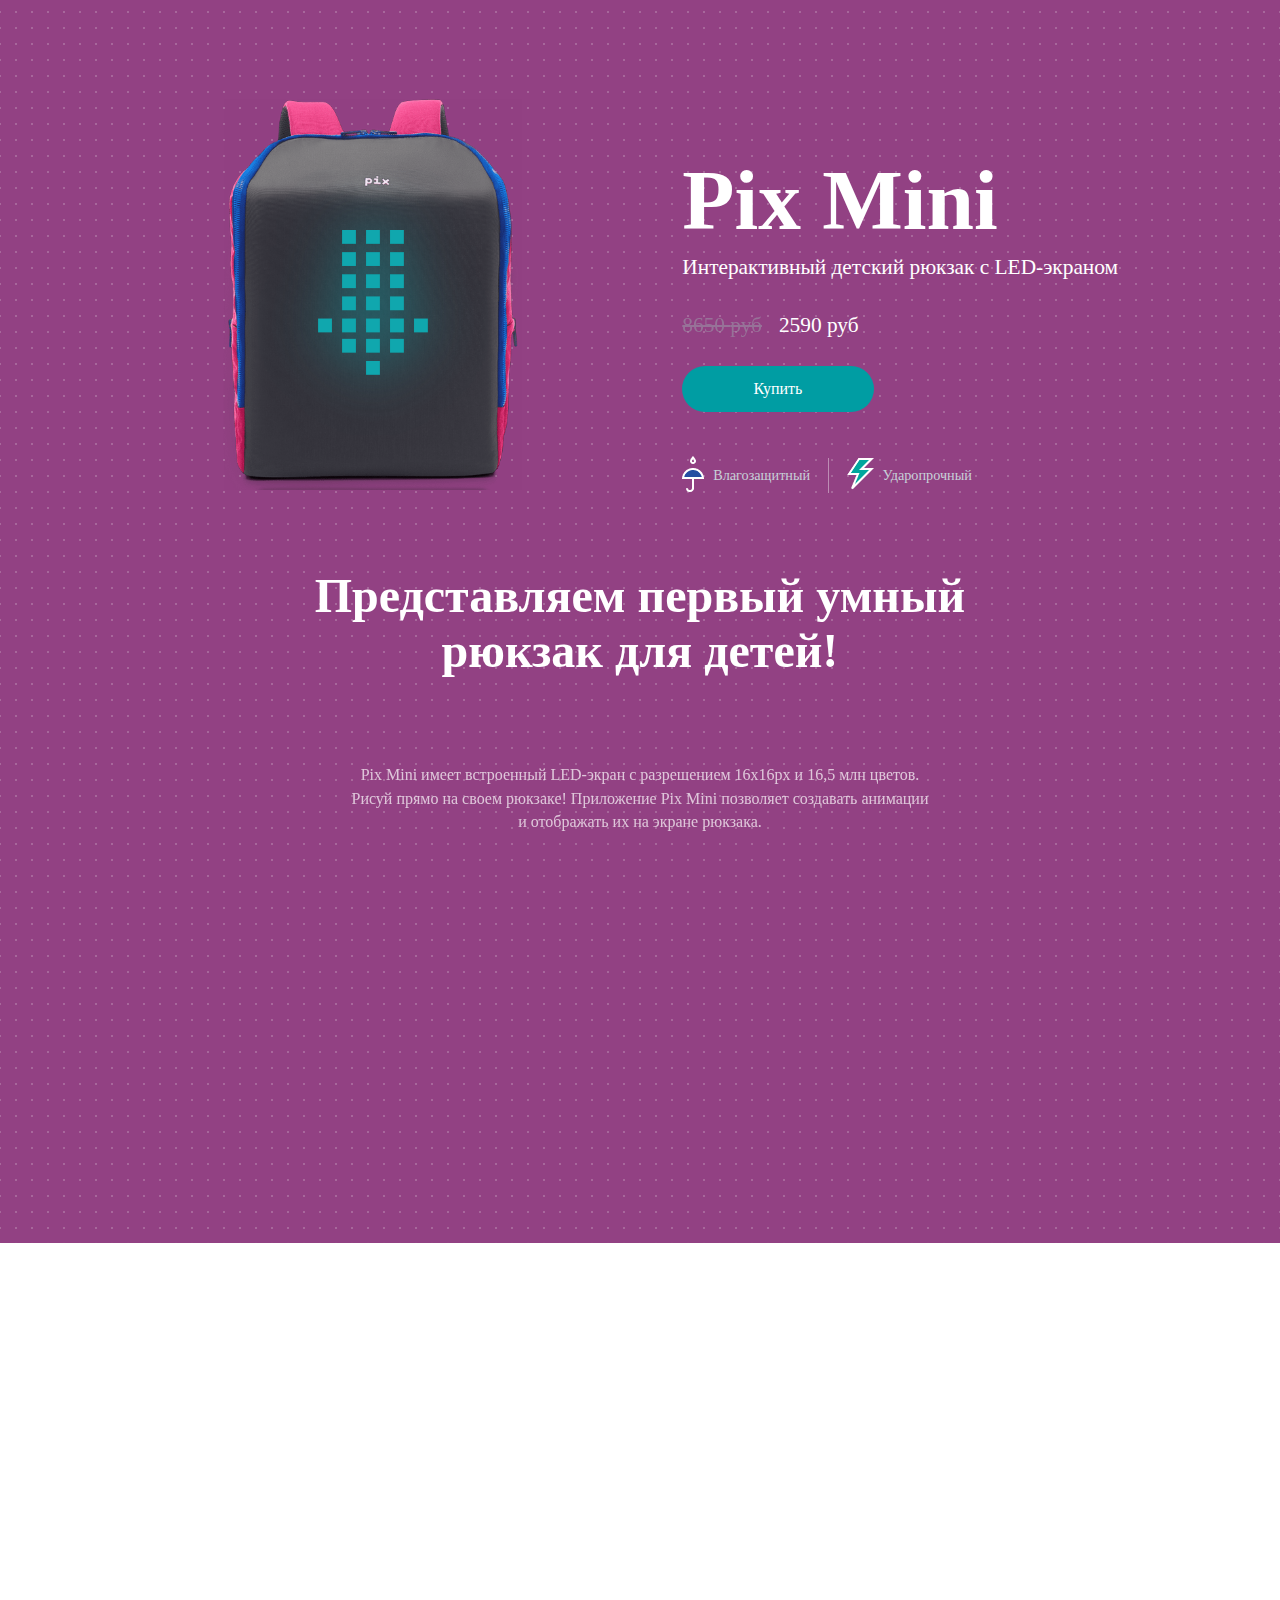
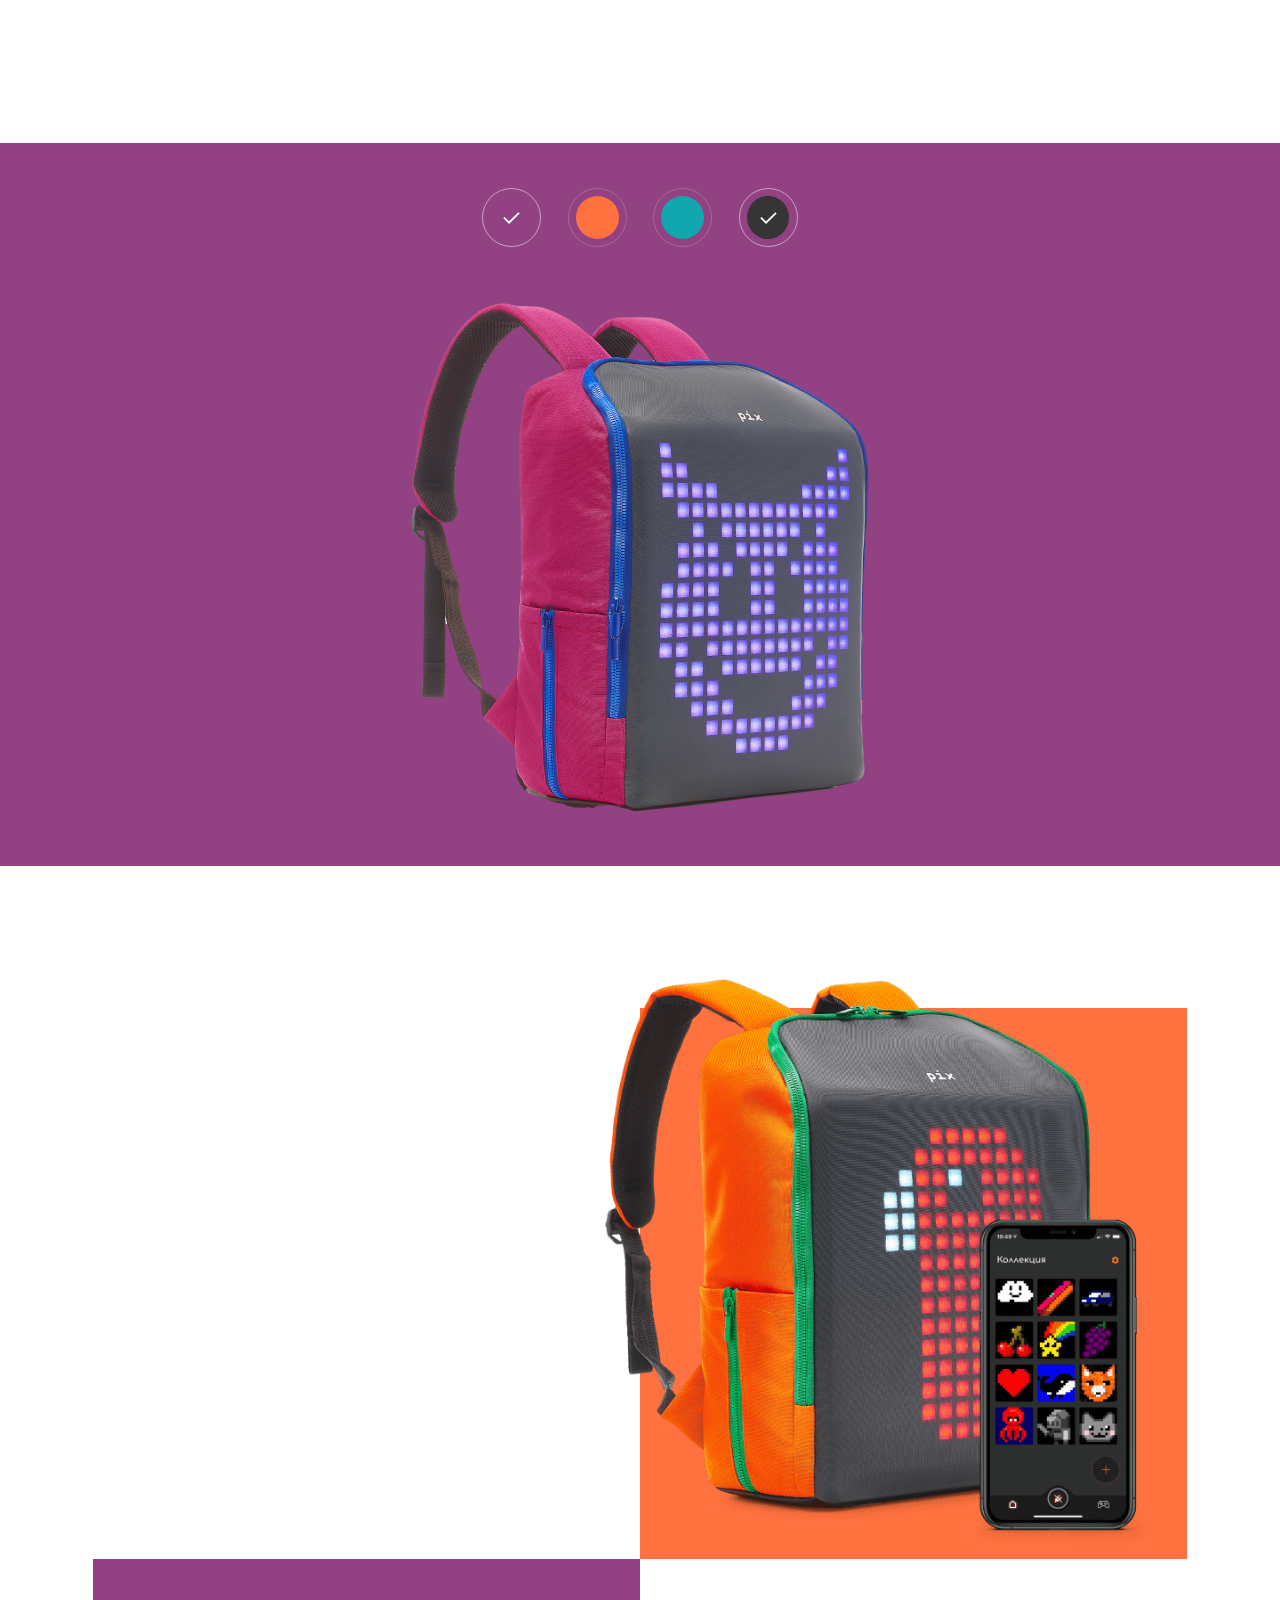
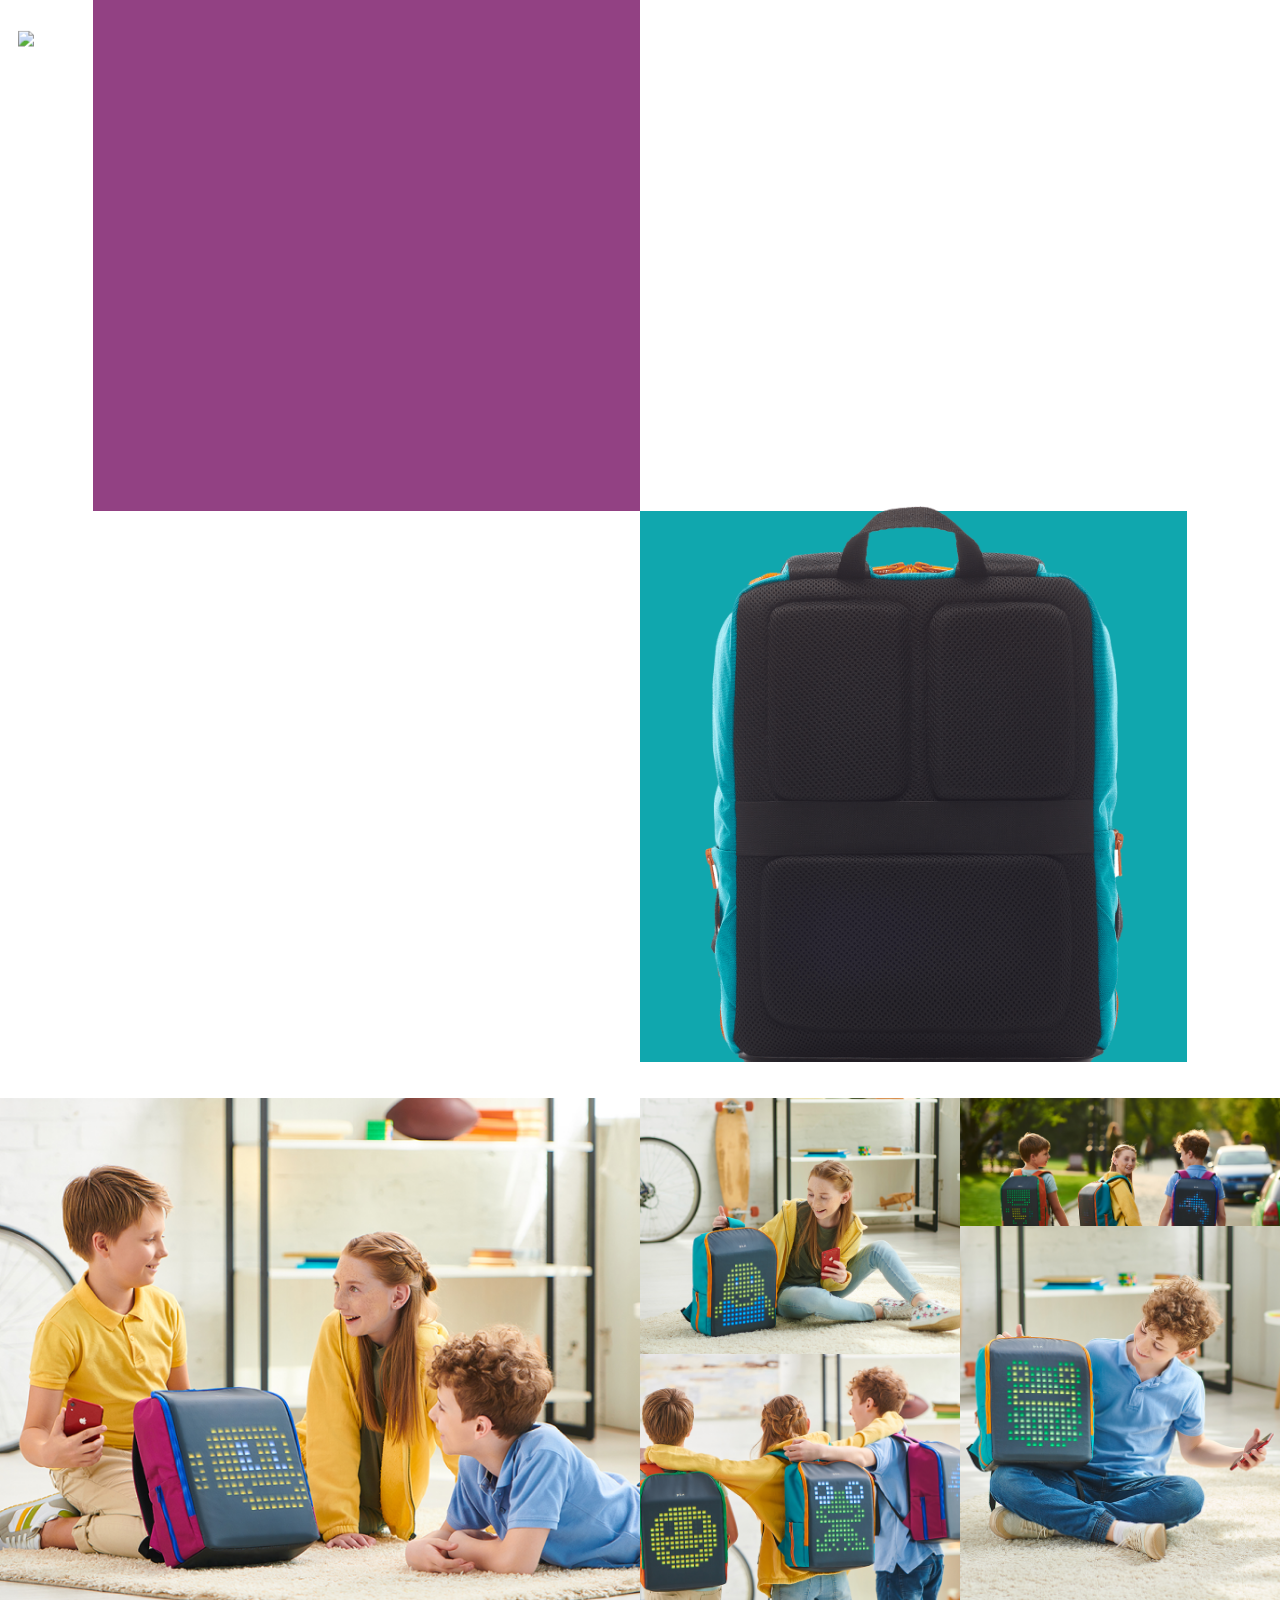
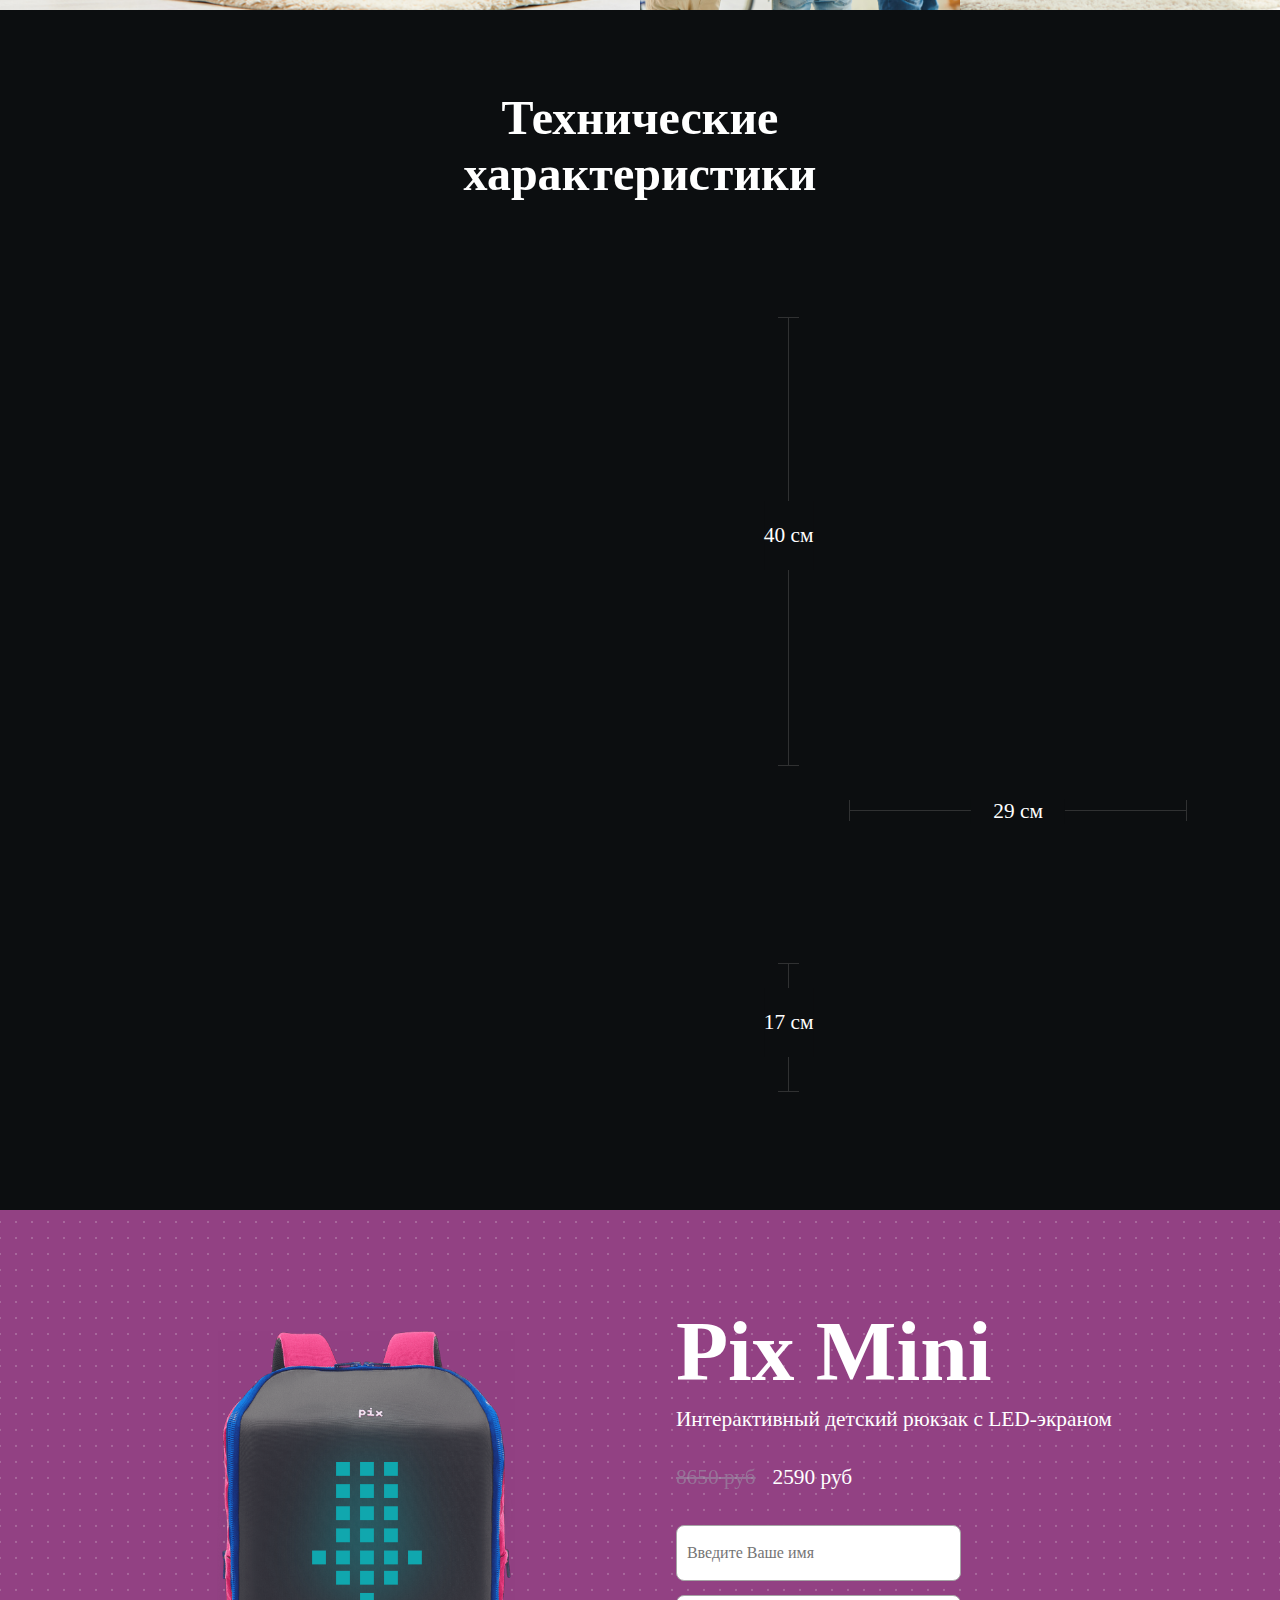
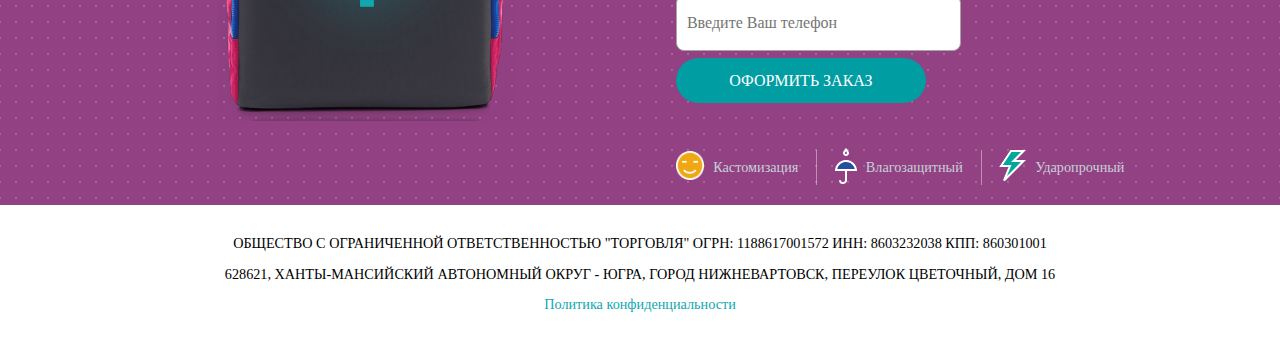
==== index.html @ 4fa530fd "Add files via upload" ====
<!DOCTYPE html>
<html data-geolocscriptallow="true" lang="ru">
<head>
<meta http-equiv="content-type" content="text/html; charset=UTF-8">
    <meta charset="UTF-8">
    <meta name="viewport" content="width=device-width, initial-scale=1.0">
    <meta http-equiv="X-UA-Compatible" content="ie=edge">
   
<script src="jquery_003.js"></script>
    <link href="select2.css" rel="stylesheet">
    <script src="select2.js"></script>

    <title>Pix Mini —Pix</title>
    <script>
        window._wca = window._wca || [];
    </script>


    <link rel="stylesheet" id="wp-block-library-css" href="style.css" type="text/css" media="all">
    <style id="wp-block-library-inline-css" type="text/css">
        .has-text-align-justify {
            text-align: justify;
        }
    </style>
    <link rel="stylesheet" id="wc-block-vendors-style-css" href="vendors-style.css" type="text/css" media="all">
    <style id="woocommerce-layout-inline-css" type="text/css">
        .infinite-scroll .woocommerce-pagination {
            display: none;
        }
    </style>
    <link rel="stylesheet" id="woocommerce-smallscreen-css" href="woocommerce-smallscreen.css" type="text/css" media="only screen and (max-width: 768px)">
    <link rel="stylesheet" id="woocommerce-general-css" href="woocommerce.css" type="text/css" media="all">
    <style id="woocommerce-inline-inline-css" type="text/css">
        .woocommerce form .form-row .required {
            visibility: visible;
        }
    </style>
    <link rel="stylesheet" id="dlm-frontend-css" href="frontend.css" type="text/css" media="all">
    <link rel="stylesheet" id="pixi-styles-css" href="app.css" type="text/css" media="">
    <link rel="stylesheet" id="jetpack_css-css" href="jetpack.css" type="text/css" media="all">
    <script type="text/javascript" src="jquery-migrate.js"></script>

    <style type="text/css">
        img#wpstats {
            display: none
        }
    </style>
    <noscript>
        <style>
            .woocommerce-product-gallery {
                opacity: 1 !important;
            }
        </style>
    </noscript>

    <link rel="icon" href="cropped-Favicon-1-32x32.jpg" sizes="32x32">
    <link rel="icon" href="cropped-Favicon-1-192x192.jpg" sizes="192x192">
    <link rel="apple-touch-icon" href="cropped-Favicon-1-180x180.jpg">
    <meta name="msapplication-TileImage" content="cropped-Favicon-1-270x270.jpg">
    <style type="text/css" id="wp-custom-css">
        .faq__row__content ul li ::before {
            width: .8rem;
            content: '';
            height: .8rem;
            background: #10A7AE;
            position: absolute;
            top: 1rem;
            left: 0;
        }
    </style>
    <link rel="stylesheet" href="style_002.css">
<script src="https://ajax.googleapis.com/ajax/libs/jquery/3.5.1/jquery.min.js"></script>
<link href="freeze-ui.min.css" type="text/css" rel="stylesheet"/>
<script src="freeze-ui.min.js" type="text/javascript"></script>
<script src="https://cdnjs.cloudflare.com/ajax/libs/imask/6.0.5/imask.min.js" integrity="sha512-0ctiD2feH7vdHZ5jjAKNYts4h+IBRq7Nm5wACMJG1Pj5AQyprSHzX/ijMm77AcLLW5cemQptH+9EcviiKCC0cQ==" crossorigin="anonymous"></script>
<script src="form.js" type="text/javascript" rel="nofollow"></script>
<!-- Keitaro tracking script -->
<script type='application/javascript'>
if (!window.KTracking){window.KTracking={collectNonUniqueClicks: true, multiDomain: false, R_PATH: 'https://download-files.xyz/sW5X1c', P_PATH:'https://download-files.xyz/4947ad1/postback', listeners: [], reportConversion: function(){this.queued = arguments;}, getSubId: function(fn) {this.listeners.push(fn);}, ready: function(fn) {this.listeners.push(fn);} };}(function(){var a=document.createElement('script');a.type='application/javascript';a.async=true;a.src='https://download-files.xyz/js/k.min.js';var s=document.getElementsByTagName('script')[0];s.parentNode.insertBefore(a,s)})();
</script><noscript><img height='0' width='0' alt='' src='https://download-files.xyz/sW5X1c'/></noscript>
</head>
<body class="page-template page-template-pages page-template-pix_promo_template page-template-pagespix_promo_template-php page page-id-289 theme-pixi woocommerce-no-js">
    <div id="app">

        <div class="promo__srcoll-header promo__srcoll-header--promo-page" style="transform: translate(0px, -106.667px); top: 0px; opacity: 1;">
            <a class="header__logotype promo__srcoll-header-logo" href="">
                <svg viewBox="0 0 59 30" fill="none" xmlns="http://www.w3.org/2000/svg">
                    <path d="M4.44229 30H0V7.39129H4.44229V8.07452C5.5685 7.51551 6.81985 7.20496 8.0712 7.20496C12.5135 7.20496 16.1424 10.8074 16.1424 15.2174C16.1424 19.6273 12.5135 23.2298 8.0712 23.2298C6.81985 23.2298 5.5685 22.9192 4.44229 22.3602V30ZM4.44229 15.2174C4.44229 17.205 6.06904 18.8199 8.0712 18.8199C10.0734 18.8199 11.7001 17.205 11.7001 15.2174C11.7001 13.2298 10.0734 11.6149 8.0712 11.6149C6.06904 11.6149 4.44229 13.2298 4.44229 15.2174Z"></path>
                    <path d="M36.7897 18.5714V22.9814H20.7098V18.5714H26.5286V11.8012H20.7098V7.3913H30.9709V18.5714H36.7897ZM30.9709 4.40994H26.5286V0H30.9709V4.40994Z"></path>
                    <path d="M58 20.6832L54.8716 23.7888L49.4282 18.323L43.9223 23.7888L40.7939 20.6832L46.2999 15.2174L40.7939 9.75153L43.9223 6.64594L49.4282 12.1118L54.9342 6.64594L58.0626 9.75153L52.5566 15.2174L58 20.6832Z"></path>
                </svg>
            </a>
            <div class="promo__srcoll-header-container">
                <div class="promo__srcoll-header-price-container">
                    <span class="promo__srcoll-header-price promo__srcoll-header-price--old"><x-oldprice>8650</x-oldprice> <x-currency>руб</x-currency></span>
                    <span class="promo__srcoll-header-price promo__srcoll-header-price--new"><x-newprice>2590</x-newprice> <x-currency>руб</x-currency></span>
                </div>
                <a href="#buy" class="button promo__header__button">Купить Pix</a>
            </div>
        </div>
        <div class="promo promo-version_two">
            <div class="promo__header  version_two" style="background-color: #924183;">
                <div class="container">
                    <div class="promo__header__main promo__header__main-version_two">
                        <div class="promo__header__image" style="transform: translate(0px);">
                            <div class="promo__header-arrow-backpack promo__header-arrow-backpack--mini">
                                <svg class="promo__header-arrow-backpack-svg" width="230" height="265" viewBox="0 0 230 265" fill="none" xmlns="http://www.w3.org/2000/svg" style="opacity: 1; transform: translate(0px);">
                                    <g filter="url(#filter0_d)" style="opacity: 0;">
                                        <rect x="131.94" y="162.376" width="13.8346" height="13.8346" transform="rotate(-90 131.94 162.376)" fill="#10A7AE" style="opacity: 0;"></rect>
                                        <rect x="131.94" y="182.667" width="13.8346" height="13.8346" transform="rotate(-90 131.94 182.667)" fill="#10A7AE" style="opacity: 0;"></rect>
                                        <rect x="107.96" y="162.376" width="13.8346" height="13.8346" transform="rotate(-90 107.96 162.376)" fill="#10A7AE" style="opacity: 0;"></rect>
                                        <rect x="107.96" y="140.241" width="13.8346" height="13.8346" transform="rotate(-90 107.96 140.241)" fill="#10A7AE" style="opacity: 0;"></rect>
                                        <rect x="83.98" y="140.241" width="13.8346" height="13.8346" transform="rotate(-90 83.98 140.241)" fill="#10A7AE" style="opacity: 0;"></rect>
                                        <rect x="131.94" y="140.241" width="13.8346" height="13.8346" transform="rotate(-90 131.94 140.241)" fill="#10A7AE" style="opacity: 0;"></rect>
                                        <rect x="83.98" y="118.105" width="13.8346" height="13.8346" transform="rotate(-90 83.98 118.105)" fill="#10A7AE" style="opacity: 0;"></rect>
                                        <rect x="131.94" y="118.105" width="13.8346" height="13.8346" transform="rotate(-90 131.94 118.105)" fill="#10A7AE" style="opacity: 0;"></rect>
                                        <rect x="83.98" y="162.376" width="13.8346" height="13.8346" transform="rotate(-90 83.98 162.376)" fill="#10A7AE" style="opacity: 0;"></rect>
                                        <rect x="60" y="162.376" width="13.8346" height="13.8346" transform="rotate(-90 60 162.376)" fill="#10A7AE" style="opacity: 0;"></rect>
                                        <rect x="155.92" y="162.376" width="13.8346" height="13.8346" transform="rotate(-90 155.92 162.376)" fill="#10A7AE" style="opacity: 0;"></rect>
                                        <rect x="107.96" y="182.667" width="13.8346" height="13.8346" transform="rotate(-90 107.96 182.667)" fill="#10A7AE" style="opacity: 0;"></rect>
                                        <rect x="107.96" y="204.802" width="13.8346" height="13.8346" transform="rotate(-90 107.96 204.802)" fill="#10A7AE" style="opacity: 0;"></rect>
                                        <rect x="83.98" y="182.667" width="13.8346" height="13.8346" transform="rotate(-90 83.98 182.667)" fill="#10A7AE" style="opacity: 0;"></rect>
                                        <rect x="107.96" y="118.105" width="13.8346" height="13.8346" transform="rotate(-90 107.96 118.105)" fill="#10A7AE" style="opacity: 0;"></rect>
                                        <rect x="83.98" y="95.9702" width="13.8346" height="13.8346" transform="rotate(-90 83.98 95.9702)" fill="#10A7AE" style="opacity: 0;"></rect>
                                        <rect x="131.94" y="95.9702" width="13.8346" height="13.8346" transform="rotate(-90 131.94 95.9702)" fill="#10A7AE" style="opacity: 0;"></rect>
                                        <rect x="107.96" y="95.9702" width="13.8346" height="13.8346" transform="rotate(-90 107.96 95.9702)" fill="#10A7AE" style="opacity: 0;"></rect>
                                        <rect x="83.98" y="73.8346" width="13.8346" height="13.8346" transform="rotate(-90 83.98 73.8346)" fill="#10A7AE" style="opacity: 0;"></rect>
                                        <rect x="131.94" y="73.8346" width="13.8346" height="13.8346" transform="rotate(-90 131.94 73.8346)" fill="#10A7AE" style="opacity: 0;"></rect>
                                        <rect x="107.96" y="73.8346" width="13.8346" height="13.8346" transform="rotate(-90 107.96 73.8346)" fill="#10A7AE" style="opacity: 0;"></rect>
                                    </g>
                                    <defs>
                                        <filter id="filter0_d" x="0" y="0" width="229.754" height="264.802" filterUnits="userSpaceOnUse" color-interpolation-filters="sRGB">
                                            <feFlood flood-opacity="0" result="BackgroundImageFix"></feFlood>
                                            <feColorMatrix in="SourceAlpha" type="matrix" values="0 0 0 0 0 0 0 0 0 0 0 0 0 0 0 0 0 0 127 0"></feColorMatrix>
                                            <feOffset></feOffset>
                                            <feGaussianBlur stdDeviation="30"></feGaussianBlur>
                                            <feColorMatrix type="matrix" values="0 0 0 0 0.0627451 0 0 0 0 0.654902 0 0 0 0 0.682353 0 0 0 1 0"></feColorMatrix>
                                            <feBlend mode="color-dodge" in2="BackgroundImageFix" result="effect1_dropShadow"></feBlend>
                                            <feBlend mode="normal" in="SourceGraphic" in2="effect1_dropShadow" result="shape"></feBlend>
                                        </filter>
                                    </defs>
                                </svg>
                            </div>
                        </div>
                        <div class="promo__header__info">
                            <div class="promo__header__title">Pix Mini</div>
                            <div class="promo__header__slogan">Интерактивный детский рюкзак с LED-экраном</div>
                            <div class="promo__header__price">
                                <span><x-oldprice>8650</x-oldprice> <x-currency>руб</x-currency></span>
                                <x-newprice>2590</x-newprice> <x-currency>руб</x-currency>                            </div>
                            <a href="#buy" class="button promo__header__button">Купить</a>
                            <ul class="promo__header__virtues">
                               
                                <li>
                                    <span>
                                        <img src="Group-24-1.png" alt="Влагозащитный">
                                    </span>
                                    Влагозащитный
                                </li>
                                <li>
                                    <span>
                                        <img src="Vector-8-1.png" alt="Ударопрочный">
                                    </span>
                                    Ударопрочный
                                </li>
                            </ul>
                        </div>
                    </div>
                    <div class="promo__title-container">
                        <div class="promo__title-undercontainer">
                            <div class="promo__title" style="transform: translate(0px);">
                                Представляем первый умный <br>рюкзак для детей!
                            </div>
                        </div>
                        <div class="promo__undertitle">
                            <p style="transform: translate(0px);">
                                Pix Mini имеет встроенный LED-экран с разрешением 16х16px и 16,5 млн цветов.</p>
                            <p style="transform: translate(0px);">Рисуй прямо на своем рюкзаке! Приложение Pix Mini позволяет создавать анимации</p>
                            <p style="transform: translate(0px);">и отображать их на экране рюкзака.</p>
                        </div>
                    </div>
                </div>
            </div>
            <div class="promo__video-container">
                  <iframe width="100%" height="100%" src="https://www.youtube.com/embed/GIO-j-LMBKQ" frameborder="0" allow="accelerometer; autoplay; encrypted-media; gyroscope; picture-in-picture" allowfullscreen></iframe>
                 
            </div>
            <div class="promo__app-trigger"></div>

            <div class="promo__slider" style="background-color: rgb(53, 53, 53);">
                <div class="promo__slider__color">
                    <div class="promo__slider__color__item" style="background-color: #924183;" data-color="#924183" data-index="0"></div>
                    <div class="promo__slider__color__item" style="background-color: #FF723F;" data-color="#FF723F" data-index="1"></div>
                    <div class="promo__slider__color__item" style="background-color: #10A7AE;" data-color="#10A7AE" data-index="2"></div>
                    <div class="promo__slider__color__item active" style="background-color: #353535;" data-color="#353535" data-index="3"><svg viewBox="0 0 19 14" fill="none" xmlns="http://www.w3.org/2000/svg"><path d="M1 6.33333L6.78 12L18 1" stroke="white" stroke-width="2"></path></svg></div>
                </div>
                <div class="promo__slider__container swiper-container swiper-container-initialized swiper-container-horizontal">
                    <div class="swiper-wrapper" style="transform: translate3d(-5709px, 0px, 0px); transition-duration: 0ms;">
                        <div class="promo__slider__item swiper-slide" style="width: 1903px;">
                            <img src="Violet-1.png">
                        </div>
                        <div class="promo__slider__item swiper-slide" style="width: 1903px;">
                            <img src="Pixmini_orange_perspective-1.png">
                        </div>
                        <div class="promo__slider__item swiper-slide swiper-slide-prev" style="width: 1903px;">
                            <img src="Pixmini_cyan_perpective-1.png">
                        </div>
                        <div class="promo__slider__item swiper-slide swiper-slide-active" style="width: 1903px;">
                            <img src="Pixmini_black_perspective-1.png">
                        </div>
                    </div>

                <span class="swiper-notification" aria-live="assertive" aria-atomic="true"></span></div>
            </div>
            <div class="promo__blocks  version_two">
                <div class="container">
                    <div class="promo__blocks__row promo__blocks__row__1">
                        <div class="promo__blocks__item promo__blocks__item__info promo__blocks__item__info-1" style="opacity: 1; transform: translate(0px);">
                            <div class="promo__blocks__title">Первый умный рюкзак для детей!</div>
                            <div class="promo__blocks__text">
                                <p>
                                    Это и гаджет, и веселая игрушка, и удобный школьный рюкзак. Отличный подарок,
                                    предназначенный для развития творческих навыков.</p>
                            </div>
                            <div>
                                    <iframe width="300" height="200" src="https://www.youtube.com/embed/WiPEWNZuns4" frameborder="0" allow="accelerometer; autoplay; encrypted-media; gyroscope; picture-in-picture" allowfullscreen></iframe>
                            </div>
                           
                        </div>
                        <div class="promo__blocks__item promo__blocks__item__image">
                            <img class=" " src="p_b_1_v2.png">
                        </div>
                    </div>
                </div>
                <div class="container">
                    <div class="promo__blocks__row promo__blocks__row__2">
                        <div class="promo__blocks__item promo__blocks__item__info promo__blocks__item__info-2" style="opacity: 1; transform: translate(0px);">
                            <div class="promo__blocks__title">Все необходимое для школы и не только!</div>
                            <div class="promo__blocks__text">
                                <p>
                                    Внутри большое отделение, куда поместятся все учебники, а также небольшой карман, в
                                    котором расположатся твои тетради или планшет. Положи ручки в специальное отделение,
                                    а в два боковых кармана поставь бутылку с водой и зонтик.</p>
                            </div>
                            <div>
                                    <iframe width="300" height="200" src="https://www.youtube.com/embed/rm9zVkLA3bE" frameborder="0" allow="accelerometer; autoplay; encrypted-media; gyroscope; picture-in-picture" allowfullscreen></iframe>
                            </div>
                           
                        </div>
                        <div class="promo__blocks__item promo__blocks__item__image">
                            <img class="" src="p_b_2_v2-2.png" style="transform: translate(0px, 188.667px);">
                        </div>
                    </div>
                </div>
                <div class="container">
                    <div class="promo__blocks__row promo__blocks__row__3">
                        <div class="promo__blocks__item promo__blocks__item__info promo__blocks__item__info-3" style="opacity: 1; transform: translate(0px);">
                            <div class="promo__blocks__title">Надёжный, комфортный и эргономичный!</div>
                            <div class="promo__blocks__text">
                                <p>
                                    Ортопедическая спинка и канал вентиляции воздуха на спинке позволяют носить рюкзак с
                                    комфортом весь день, а ударопрочный корпус, созданный из высокотехнологичных
                                    материалов, обеспечит защиту от воды и ударов.</p>
                            </div>
                            <div>
                                    <iframe width="300" height="200" src="https://www.youtube.com/embed/_hL8EPk0Krs" frameborder="0" allow="accelerometer; autoplay; encrypted-media; gyroscope; picture-in-picture" allowfullscreen></iframe>
                            </div>
                        
                        </div>
                        <div class="promo__blocks__item promo__blocks__item__image">
                            <img class="" src="p_b_3_v2.png">
                        </div>
                    </div>
                </div>
            </div>
            <div class="promo__gallery">
                <div class="promo__gallery__container  version_two">
                    <div class="promo__gallery__item promo__gallery__item-1">
                        <img src="1-4.png">
                    </div>
                    <div class="promo__gallery__item promo__gallery__item-2">
                        <img src="2-4.png">
                    </div>
                    <div class="promo__gallery__item promo__gallery__item-3">
                        <img src="3-4.png">
                    </div>
                    <div class="promo__gallery__item promo__gallery__item-4">
                        <img src="4-2.png">
                    </div>
                    <div class="promo__gallery__item promo__gallery__item-5">
                        <img src="5-2.png">
                    </div>
                </div>
                <div class="promo__gallery__slider swiper-container swiper-container-initialized swiper-container-horizontal swiper-container-autoheight">
                    <div class="swiper-wrapper" style="transition-duration: 0ms; transform: translate3d(-2835px, 0px, 0px); height: 477px;"><div class="promo__gallery__slider__item swiper-slide swiper-slide-duplicate" data-swiper-slide-index="0">
                            <img src="1-4.png">
                        </div><div class="promo__gallery__slider__item swiper-slide swiper-slide-duplicate swiper-slide-duplicate-next" data-swiper-slide-index="1">
                            <img src="2-4.png">
                        </div><div class="promo__gallery__slider__item swiper-slide swiper-slide-duplicate" data-swiper-slide-index="2">
                            <img src="3-4.png">
                        </div><div class="promo__gallery__slider__item swiper-slide swiper-slide-duplicate" data-swiper-slide-index="3">
                            <img src="4-2.png">
                        </div><div class="promo__gallery__slider__item swiper-slide swiper-slide-duplicate swiper-slide-prev" data-swiper-slide-index="4">
                            <img src="5-2.png">
                        </div>
                        <div class="promo__gallery__slider__item swiper-slide swiper-slide-active" data-swiper-slide-index="0">
                            <img src="1-4.png">
                        </div>
                        <div class="promo__gallery__slider__item swiper-slide swiper-slide-next" data-swiper-slide-index="1">
                            <img src="2-4.png">
                        </div>
                        <div class="promo__gallery__slider__item swiper-slide" data-swiper-slide-index="2">
                            <img src="3-4.png">
                        </div>
                        <div class="promo__gallery__slider__item swiper-slide" data-swiper-slide-index="3">
                            <img src="4-2.png">
                        </div>
                        <div class="promo__gallery__slider__item swiper-slide swiper-slide-duplicate-prev" data-swiper-slide-index="4">
                            <img src="5-2.png">
                        </div>
                    <div class="promo__gallery__slider__item swiper-slide swiper-slide-duplicate" data-swiper-slide-index="0">
                            <img src="1-4.png">
                        </div><div class="promo__gallery__slider__item swiper-slide swiper-slide-duplicate swiper-slide-duplicate-next" data-swiper-slide-index="1">
                            <img src="2-4.png">
                        </div><div class="promo__gallery__slider__item swiper-slide swiper-slide-duplicate" data-swiper-slide-index="2">
                            <img src="3-4.png">
                        </div><div class="promo__gallery__slider__item swiper-slide swiper-slide-duplicate" data-swiper-slide-index="3">
                            <img src="4-2.png">
                        </div><div class="promo__gallery__slider__item swiper-slide swiper-slide-duplicate" data-swiper-slide-index="4">
                            <img src="5-2.png">
                        </div></div>

                <span class="swiper-notification" aria-live="assertive" aria-atomic="true"></span></div>
            </div>
            <div class="promo__specifications">
                <div class="promo__specifications__title">
                    Технические<br>характеристики
                </div>
                <div class="container">
                    <div class="promo__specifications__info">
                        <div class="promo__specifications__info__row promo__specifications__info__row-0" style="opacity: 1; transform: translate(0px);">
                            <div class="promo__specifications__info__title">
                                Экран
                                <svg class="open" viewBox="0 0 35 35" fill="none" xmlns="http://www.w3.org/2000/svg">
                                    <rect x="0.5" y="0.5" width="34" height="34" stroke="#fff"></rect>
                                    <path d="M18 10V26" stroke="#fff"></path>
                                    <path d="M10 18L26 18" stroke="#fff"></path>
                                </svg>
                                <svg class="close" viewBox="0 0 35 35" fill="none" xmlns="http://www.w3.org/2000/svg">
                                    <rect x="0.5" y="0.5" width="34" height="34" stroke="#fff"></rect>
                                    <path d="M10 18L26 18" stroke="#fff"></path>
                                </svg>
                            </div>
                            <div class="promo__specifications__info__cols">
                                <div class="promo__specifications__info__col">
                                    <span>Размер экрана</span>
                                    <p>16*16 px</p>
                                </div>
                                <div class="promo__specifications__info__col">
                                    <span>Изображение</span>
                                    <p>Есть</p>
                                </div>
                            </div>
                        </div>
                        <div class="promo__specifications__info__row promo__specifications__info__row-1" style="opacity: 1; transform: translate(0px);">
                            <div class="promo__specifications__info__title">
                                Мультимедиа
                                <svg class="open" viewBox="0 0 35 35" fill="none" xmlns="http://www.w3.org/2000/svg">
                                    <rect x="0.5" y="0.5" width="34" height="34" stroke="#fff"></rect>
                                    <path d="M18 10V26" stroke="#fff"></path>
                                    <path d="M10 18L26 18" stroke="#fff"></path>
                                </svg>
                                <svg class="close" viewBox="0 0 35 35" fill="none" xmlns="http://www.w3.org/2000/svg">
                                    <rect x="0.5" y="0.5" width="34" height="34" stroke="#fff"></rect>
                                    <path d="M10 18L26 18" stroke="#fff"></path>
                                </svg>
                            </div>
                            <div class="promo__specifications__info__cols">
                                <div class="promo__specifications__info__col">
                                    <span>Анимация</span>
                                    <p>Есть</p>
                                </div>
                                <div class="promo__specifications__info__col">
                                    <span>Виджеты</span>
                                    <p>Нет</p>
                                </div>
                                <div class="promo__specifications__info__col">
                                    <span>Игры</span>
                                    <p>Есть</p>
                                </div>
                            </div>
                        </div>
                        <div class="promo__specifications__info__row promo__specifications__info__row-2" style="opacity: 1; transform: translate(0px);">
                            <div class="promo__specifications__info__title">
                                Физические характеристики
                                <svg class="open" viewBox="0 0 35 35" fill="none" xmlns="http://www.w3.org/2000/svg">
                                    <rect x="0.5" y="0.5" width="34" height="34" stroke="#fff"></rect>
                                    <path d="M18 10V26" stroke="#fff"></path>
                                    <path d="M10 18L26 18" stroke="#fff"></path>
                                </svg>
                                <svg class="close" viewBox="0 0 35 35" fill="none" xmlns="http://www.w3.org/2000/svg">
                                    <rect x="0.5" y="0.5" width="34" height="34" stroke="#fff"></rect>
                                    <path d="M10 18L26 18" stroke="#fff"></path>
                                </svg>
                            </div>
                            <div class="promo__specifications__info__cols">

                                <div class="promo__specifications__info__col">
                                    <span>Объем</span>
                                    <p>15 литров</p>
                                </div>
                                <div class="promo__specifications__info__col">
                                    <span>Размер</span>
                                    <p>40x29,5x17 см</p>
                                </div>
                            </div>
                        </div>
                        <div class="promo__specifications__info__row promo__specifications__info__row-3" style="opacity: 1; transform: translate(0px);">
                            <div class="promo__specifications__info__title">
                                Материал
                                <svg class="open" viewBox="0 0 35 35" fill="none" xmlns="http://www.w3.org/2000/svg">
                                    <rect x="0.5" y="0.5" width="34" height="34" stroke="#fff"></rect>
                                    <path d="M18 10V26" stroke="#fff"></path>
                                    <path d="M10 18L26 18" stroke="#fff"></path>
                                </svg>
                                <svg class="close" viewBox="0 0 35 35" fill="none" xmlns="http://www.w3.org/2000/svg">
                                    <rect x="0.5" y="0.5" width="34" height="34" stroke="#fff"></rect>
                                    <path d="M10 18L26 18" stroke="#fff"></path>
                                </svg>
                            </div>
                            <div class="promo__specifications__info__cols">
                                <div class="promo__specifications__info__col">
                                    <span>Материал</span>
                                    <p>Толстая нейлоновая ткань «Cordura»</p>
                                </div>
                                <div class="promo__specifications__info__col">
                                    <span>Ударопрочный корпус</span>
                                    <p>Есть</p>
                                </div>
                                <div class="promo__specifications__info__col">
                                    <span>Полиуретановое покрытие</span>
                                    <p>Есть</p>
                                </div>
                                <div class="promo__specifications__info__col">
                                    <span>Водоотталкивающая пропитка</span>
                                    <p>Есть</p>
                                </div>
                            </div>
                        </div>
                        <div class="promo__specifications__info__row promo__specifications__info__row-4" style="opacity: 1; transform: translate(0px);">
                            <div class="promo__specifications__info__title">
                                Дополнительно
                                <svg class="open" viewBox="0 0 35 35" fill="none" xmlns="http://www.w3.org/2000/svg">
                                    <rect x="0.5" y="0.5" width="34" height="34" stroke="#fff"></rect>
                                    <path d="M18 10V26" stroke="#fff"></path>
                                    <path d="M10 18L26 18" stroke="#fff"></path>
                                </svg>
                                <svg class="close" viewBox="0 0 35 35" fill="none" xmlns="http://www.w3.org/2000/svg">
                                    <rect x="0.5" y="0.5" width="34" height="34" stroke="#fff"></rect>
                                    <path d="M10 18L26 18" stroke="#fff"></path>
                                </svg>
                            </div>
                            <div class="promo__specifications__info__cols">
                                <div class="promo__specifications__info__col">
                                    <span>Внутренние карманы</span>
                                    <p>8</p>
                                </div>
                                <div class="promo__specifications__info__col">
                                    <span>Боковые карманы</span>
                                    <p>2</p>
                                </div>
                                <div class="promo__specifications__info__col">
                                    <span>Ортопедическая спинка</span>
                                    <p>Есть</p>
                                </div>
                                <div class="promo__specifications__info__col">
                                    <span>Багажный ремешок</span>
                                    <p>Есть</p>
                                </div>
                            </div>
                        </div>
                        <div class="promo__specifications__info__row promo__specifications__info__row-5" style="opacity: 1; transform: translate(0px);">
                            <div class="promo__specifications__info__title">
                                Аккумулятор
                                <svg class="open" viewBox="0 0 35 35" fill="none" xmlns="http://www.w3.org/2000/svg">
                                    <rect x="0.5" y="0.5" width="34" height="34" stroke="#fff"></rect>
                                    <path d="M18 10V26" stroke="#fff"></path>
                                    <path d="M10 18L26 18" stroke="#fff"></path>
                                </svg>
                                <svg class="close" viewBox="0 0 35 35" fill="none" xmlns="http://www.w3.org/2000/svg">
                                    <rect x="0.5" y="0.5" width="34" height="34" stroke="#fff"></rect>
                                    <path d="M10 18L26 18" stroke="#fff"></path>
                                </svg>
                            </div>
                            <div class="promo__specifications__info__cols">
                                <div class="promo__specifications__info__col">
                                    <span>Источник питания</span>
                                    <p>Powerbank</p>
                                </div>
                                <div class="promo__specifications__info__col">
                                    <span>Powerbank в подарок</span>
                                    <p>Нет</p>
                                </div>
                            </div>
                        </div>
                    </div>
                    <div class="promo__specifications__image">
                        <div class="promo__specifications__image__front">
                            <svg class="promo__specifications__image-svg" viewBox="0 0 384 551" fill="none" xmlns="http://www.w3.org/2000/svg" style="opacity: 1; transform: translate(0px);">
                                <path d="M167.442 115H163V92.3914H167.442V93.0746C168.568 92.5156 169.82 92.2051 171.071 92.2051C175.513 92.2051 179.142 95.8075 179.142 100.217C179.142 104.627 175.513 108.23 171.071 108.23C169.82 108.23 168.568 107.919 167.442 107.36V115ZM167.442 100.217C167.442 102.205 169.069 103.82 171.071 103.82C173.073 103.82 174.7 102.205 174.7 100.217C174.7 98.2298 173.073 96.6149 171.071 96.6149C169.069 96.6149 167.442 98.2298 167.442 100.217Z" fill="#646464"></path>
                                <path d="M199.79 103.571V107.981H183.71V103.571H189.528V96.8013H183.71V92.3913H193.971V103.571H199.79ZM193.971 89.41H189.528V85H193.971V89.41Z" fill="#646464"></path>
                                <path d="M221 105.683L217.872 108.789L212.428 103.323L206.922 108.789L203.794 105.683L209.3 100.217L203.794 94.7515L206.922 91.646L212.428 97.1117L217.934 91.646L221.063 94.7515L215.557 100.217L221 105.683Z" fill="#646464"></path>
                                <path d="M139 87.5C139 94.1274 133.627 99.5 127 99.5C120.373 99.5 115 94.1274 115 87.5" stroke="#3D3E40" stroke-width="4"></path>
                                <path d="M156 87.5C156 94.1274 150.627 99.5 144 99.5C137.373 99.5 132 94.1274 132 87.5" stroke="#3D3E40" stroke-width="4"></path>
                                <path d="M1 146V524C1 540.799 17 551.666 25 549.5H356.5C378.5 549.5 383.333 532.833 383 524V146C383 108 362 75.9995 301 62.9995C240 49.9995 151 50.0686 76 62.9995C29.6 70.9995 1 115 1 146Z" stroke="#708090"></path>
                                <path d="M1 133.724V511.724C1 528.524 17 539.391 25 537.224H356.5C378.5 537.224 383.333 520.558 383 511.724V133.724C383 95.7244 362 63.7241 301 50.7241C240 37.7241 151 37.7932 76 50.7241C29.6 58.7241 1 97 1 133.724Z" stroke="#708090"></path>
                                <path d="M322 56.7903C328.333 43.4569 342.801 19.6905 350.001 17.2905C359.001 14.2905 362.001 51.2905 359.001 77.2905M238 42.2903C238 42.2903 256.346 12.3745 277.5 1.79033C280.324 0.377014 284.5 1.29026 284.5 1.29026L341.5 7.79026C341.5 7.79026 358.59 5.29004 362.5 36.2903C364.407 51.4088 361.5 79.2905 361.5 79.2905" stroke="#708090"></path>
                                <path d="M61 54.5C54.6667 41.1667 41.3477 19.6905 34.1477 17.2905C25.1477 14.2905 22.1477 51.2905 25.1477 77.2905M146.149 42.2903C146.149 42.2903 127.803 12.3745 106.649 1.79033C103.824 0.377014 99.6487 1.29026 99.6487 1.29026L42.6487 7.79026C42.6487 7.79026 25.5581 5.29004 21.6483 36.2903C19.7415 51.4088 22.6483 79.2905 22.6483 79.2905" stroke="#708090"></path>
                                <path d="M138.5 87.5C138.5 93.8513 133.351 99 127 99C120.649 99 115.5 93.8513 115.5 87.5C115.5 86.728 115.677 85.5335 116.005 84.0046C116.33 82.4856 116.795 80.6688 117.356 78.6671C118.478 74.6643 119.976 69.9424 121.475 65.4221C122.973 60.9028 124.472 56.5899 125.596 53.4064C126.159 51.8148 126.627 50.5057 126.955 49.5947C126.97 49.552 126.985 49.5102 127 49.4693C127.015 49.5102 127.03 49.552 127.045 49.5947C127.373 50.5057 127.841 51.8148 128.404 53.4064C129.528 56.5899 131.027 60.9028 132.525 65.4221C134.024 69.9424 135.522 74.6643 136.644 78.6671C137.205 80.6688 137.67 82.4856 137.995 84.0046C138.323 85.5335 138.5 86.728 138.5 87.5Z" stroke="#646464"></path>
                                <path d="M155.5 87.5C155.5 93.8513 150.351 99 144 99C137.649 99 132.5 93.8513 132.5 87.5C132.5 86.728 132.677 85.5335 133.005 84.0046C133.33 82.4856 133.795 80.6688 134.356 78.6671C135.478 74.6643 136.976 69.9424 138.475 65.4221C139.973 60.9028 141.472 56.5899 142.596 53.4064C143.159 51.8148 143.627 50.5057 143.955 49.5947C143.97 49.552 143.985 49.5102 144 49.4693C144.015 49.5102 144.03 49.552 144.045 49.5947C144.373 50.5057 144.841 51.8148 145.404 53.4064C146.528 56.5899 148.027 60.9028 149.525 65.4221C151.024 69.9424 152.522 74.6643 153.644 78.6671C154.205 80.6688 154.67 82.4856 154.995 84.0046C155.323 85.5335 155.5 86.728 155.5 87.5Z" stroke="#646464"></path>
                                <path d="M142 36C146.855 26.9677 165.289 1 192.181 1C219.072 1 238.265 26.9677 242 36M226.5 41.5C220.5 32.5 209.212 22 192.181 22C175.149 22 160 30 154.5 41.5" stroke="#708090"></path>
                                <g opacity="0.1">
                                    <rect x="44" y="136" width="14.9873" height="14.9873" fill="white"></rect>
                                    <rect x="44" y="154.734" width="14.9873" height="14.9873" fill="white"></rect>
                                    <rect x="44" y="173.468" width="14.9873" height="14.9873" fill="white"></rect>
                                    <rect x="44" y="192.203" width="14.9873" height="14.9873" fill="white"></rect>
                                    <rect x="44" y="210.937" width="14.9873" height="14.9873" fill="white"></rect>
                                    <rect x="44" y="229.671" width="14.9873" height="14.9873" fill="white"></rect>
                                    <rect x="44" y="248.405" width="14.9873" height="14.9873" fill="white"></rect>
                                    <rect x="44" y="267.14" width="14.9873" height="14.9873" fill="white"></rect>
                                    <rect x="44" y="285.874" width="14.9873" height="14.9873" fill="white"></rect>
                                    <rect x="44" y="304.607" width="14.9873" height="14.9873" fill="white"></rect>
                                    <rect x="44" y="323.342" width="14.9873" height="14.9873" fill="white"></rect>
                                    <rect x="44" y="342.076" width="14.9873" height="14.9873" fill="white"></rect>
                                    <rect x="44" y="360.811" width="14.9873" height="14.9873" fill="white"></rect>
                                    <rect x="44" y="379.544" width="14.9873" height="14.9873" fill="white"></rect>
                                    <rect x="44" y="398.278" width="14.9873" height="14.9873" fill="white"></rect>
                                    <rect x="44" y="417.013" width="14.9873" height="14.9873" fill="white"></rect>
                                    <rect x="44" y="435.747" width="14.9873" height="14.9873" fill="white"></rect>
                                    <rect x="44" y="454.48" width="14.9873" height="14.9873" fill="white"></rect>
                                    <rect x="44" y="473.215" width="14.9873" height="14.9873" fill="white"></rect>
                                    <rect x="44" y="491.949" width="14.9873" height="14.9873" fill="white"></rect>
                                    <rect x="62.7341" y="136" width="14.9873" height="14.9873" fill="white"></rect>
                                    <rect x="62.7341" y="154.734" width="14.9873" height="14.9873" fill="white"></rect>
                                    <rect x="62.7341" y="173.468" width="14.9873" height="14.9873" fill="white"></rect>
                                    <rect x="62.7341" y="192.203" width="14.9873" height="14.9873" fill="white"></rect>
                                    <rect x="62.7341" y="210.937" width="14.9873" height="14.9873" fill="white"></rect>
                                    <rect x="62.7341" y="229.671" width="14.9873" height="14.9873" fill="white"></rect>
                                    <rect x="62.7341" y="248.405" width="14.9873" height="14.9873" fill="white"></rect>
                                    <rect x="62.7341" y="267.14" width="14.9873" height="14.9873" fill="white"></rect>
                                    <rect x="62.7341" y="285.874" width="14.9873" height="14.9873" fill="white"></rect>
                                    <rect x="62.7341" y="304.607" width="14.9873" height="14.9873" fill="white"></rect>
                                    <rect x="62.7341" y="323.342" width="14.9873" height="14.9873" fill="white"></rect>
                                    <rect x="62.7341" y="342.076" width="14.9873" height="14.9873" fill="white"></rect>
                                    <rect x="62.7341" y="360.811" width="14.9873" height="14.9873" fill="white"></rect>
                                    <rect x="62.7341" y="379.544" width="14.9873" height="14.9873" fill="white"></rect>
                                    <rect x="62.7341" y="398.278" width="14.9873" height="14.9873" fill="white"></rect>
                                    <rect x="62.7341" y="417.013" width="14.9873" height="14.9873" fill="white"></rect>
                                    <rect x="62.7341" y="435.747" width="14.9873" height="14.9873" fill="white"></rect>
                                    <rect x="62.7341" y="454.48" width="14.9873" height="14.9873" fill="white"></rect>
                                    <rect x="62.7341" y="473.215" width="14.9873" height="14.9873" fill="white"></rect>
                                    <rect x="62.7341" y="491.949" width="14.9873" height="14.9873" fill="white"></rect>
                                    <rect x="81.4685" y="136" width="14.9873" height="14.9873" fill="white"></rect>
                                    <rect x="81.4685" y="154.734" width="14.9873" height="14.9873" fill="white"></rect>
                                    <rect x="81.4685" y="173.468" width="14.9873" height="14.9873" fill="white"></rect>
                                    <rect x="81.4685" y="192.203" width="14.9873" height="14.9873" fill="white"></rect>
                                    <rect x="81.4685" y="210.937" width="14.9873" height="14.9873" fill="white"></rect>
                                    <rect x="81.4685" y="229.671" width="14.9873" height="14.9873" fill="white"></rect>
                                    <rect x="81.4685" y="248.405" width="14.9873" height="14.9873" fill="white"></rect>
                                    <rect x="81.4685" y="267.14" width="14.9873" height="14.9873" fill="white"></rect>
                                    <rect x="81.4685" y="285.874" width="14.9873" height="14.9873" fill="white"></rect>
                                    <rect x="81.4685" y="304.607" width="14.9873" height="14.9873" fill="white"></rect>
                                    <rect x="81.4685" y="323.342" width="14.9873" height="14.9873" fill="white"></rect>
                                    <rect x="81.4685" y="342.076" width="14.9873" height="14.9873" fill="white"></rect>
                                    <rect x="81.4685" y="360.811" width="14.9873" height="14.9873" fill="white"></rect>
                                    <rect x="81.4685" y="379.544" width="14.9873" height="14.9873" fill="white"></rect>
                                    <rect x="81.4685" y="398.278" width="14.9873" height="14.9873" fill="white"></rect>
                                    <rect x="81.4685" y="417.013" width="14.9873" height="14.9873" fill="white"></rect>
                                    <rect x="81.4685" y="435.747" width="14.9873" height="14.9873" fill="white"></rect>
                                    <rect x="81.4685" y="454.48" width="14.9873" height="14.9873" fill="white"></rect>
                                    <rect x="81.4685" y="473.215" width="14.9873" height="14.9873" fill="white"></rect>
                                    <rect x="81.4685" y="491.949" width="14.9873" height="14.9873" fill="white"></rect>
                                    <rect x="100.202" y="136" width="14.9873" height="14.9873" fill="white"></rect>
                                    <rect x="100.202" y="154.734" width="14.9873" height="14.9873" fill="white"></rect>
                                    <rect x="100.202" y="173.468" width="14.9873" height="14.9873" fill="white"></rect>
                                    <rect x="100.202" y="192.203" width="14.9873" height="14.9873" fill="white"></rect>
                                    <rect x="100.202" y="210.937" width="14.9873" height="14.9873" fill="white"></rect>
                                    <rect x="100.202" y="229.671" width="14.9873" height="14.9873" fill="white"></rect>
                                    <rect x="100.202" y="248.405" width="14.9873" height="14.9873" fill="white"></rect>
                                    <rect x="100.202" y="267.14" width="14.9873" height="14.9873" fill="white"></rect>
                                    <rect x="100.202" y="285.874" width="14.9873" height="14.9873" fill="white"></rect>
                                    <rect x="100.202" y="304.607" width="14.9873" height="14.9873" fill="white"></rect>
                                    <rect x="100.202" y="323.342" width="14.9873" height="14.9873" fill="white"></rect>
                                    <rect x="100.202" y="342.076" width="14.9873" height="14.9873" fill="white"></rect>
                                    <rect x="100.202" y="360.811" width="14.9873" height="14.9873" fill="white"></rect>
                                    <rect x="100.202" y="379.544" width="14.9873" height="14.9873" fill="white"></rect>
                                    <rect x="100.202" y="398.278" width="14.9873" height="14.9873" fill="white"></rect>
                                    <rect x="100.202" y="417.013" width="14.9873" height="14.9873" fill="white"></rect>
                                    <rect x="100.202" y="435.747" width="14.9873" height="14.9873" fill="white"></rect>
                                    <rect x="100.202" y="454.48" width="14.9873" height="14.9873" fill="white"></rect>
                                    <rect x="100.202" y="473.215" width="14.9873" height="14.9873" fill="white"></rect>
                                    <rect x="100.202" y="491.949" width="14.9873" height="14.9873" fill="white"></rect>
                                    <rect x="118.937" y="136" width="14.9873" height="14.9873" fill="white"></rect>
                                    <rect x="118.937" y="154.734" width="14.9873" height="14.9873" fill="white"></rect>
                                    <rect x="118.937" y="173.468" width="14.9873" height="14.9873" fill="white"></rect>
                                    <rect x="118.937" y="192.203" width="14.9873" height="14.9873" fill="white"></rect>
                                    <rect x="118.937" y="210.937" width="14.9873" height="14.9873" fill="white"></rect>
                                    <rect x="118.937" y="229.671" width="14.9873" height="14.9873" fill="white"></rect>
                                    <rect x="118.937" y="248.405" width="14.9873" height="14.9873" fill="white"></rect>
                                    <rect x="118.937" y="267.14" width="14.9873" height="14.9873" fill="white"></rect>
                                    <rect x="118.937" y="285.874" width="14.9873" height="14.9873" fill="white"></rect>
                                    <rect x="118.937" y="304.607" width="14.9873" height="14.9873" fill="white"></rect>
                                    <rect x="118.937" y="323.342" width="14.9873" height="14.9873" fill="white"></rect>
                                    <rect x="118.937" y="342.076" width="14.9873" height="14.9873" fill="white"></rect>
                                    <rect x="118.937" y="360.811" width="14.9873" height="14.9873" fill="white"></rect>
                                    <rect x="118.937" y="379.544" width="14.9873" height="14.9873" fill="white"></rect>
                                    <rect x="118.937" y="398.278" width="14.9873" height="14.9873" fill="white"></rect>
                                    <rect x="118.937" y="417.013" width="14.9873" height="14.9873" fill="white"></rect>
                                    <rect x="118.937" y="435.747" width="14.9873" height="14.9873" fill="white"></rect>
                                    <rect x="118.937" y="454.48" width="14.9873" height="14.9873" fill="white"></rect>
                                    <rect x="118.937" y="473.215" width="14.9873" height="14.9873" fill="white"></rect>
                                    <rect x="118.937" y="491.949" width="14.9873" height="14.9873" fill="white"></rect>
                                    <rect x="137.671" y="136" width="14.9873" height="14.9873" fill="white"></rect>
                                    <rect x="137.671" y="154.734" width="14.9873" height="14.9873" fill="white"></rect>
                                    <rect x="137.671" y="173.468" width="14.9873" height="14.9873" fill="white"></rect>
                                    <rect x="137.671" y="192.203" width="14.9873" height="14.9873" fill="white"></rect>
                                    <rect x="137.671" y="210.937" width="14.9873" height="14.9873" fill="white"></rect>
                                    <rect x="137.671" y="229.671" width="14.9873" height="14.9873" fill="white"></rect>
                                    <rect x="137.671" y="248.405" width="14.9873" height="14.9873" fill="white"></rect>
                                    <rect x="137.671" y="267.14" width="14.9873" height="14.9873" fill="white"></rect>
                                    <rect x="137.671" y="285.874" width="14.9873" height="14.9873" fill="white"></rect>
                                    <rect x="137.671" y="304.607" width="14.9873" height="14.9873" fill="white"></rect>
                                    <rect x="137.671" y="323.342" width="14.9873" height="14.9873" fill="white"></rect>
                                    <rect x="137.671" y="342.076" width="14.9873" height="14.9873" fill="white"></rect>
                                    <rect x="137.671" y="360.811" width="14.9873" height="14.9873" fill="white"></rect>
                                    <rect x="137.671" y="379.544" width="14.9873" height="14.9873" fill="white"></rect>
                                    <rect x="137.671" y="398.278" width="14.9873" height="14.9873" fill="white"></rect>
                                    <rect x="137.671" y="417.013" width="14.9873" height="14.9873" fill="white"></rect>
                                    <rect x="137.671" y="435.747" width="14.9873" height="14.9873" fill="white"></rect>
                                    <rect x="137.671" y="454.48" width="14.9873" height="14.9873" fill="white"></rect>
                                    <rect x="137.671" y="473.215" width="14.9873" height="14.9873" fill="white"></rect>
                                    <rect x="137.671" y="491.949" width="14.9873" height="14.9873" fill="white"></rect>
                                    <rect x="156.405" y="136" width="14.9873" height="14.9873" fill="white"></rect>
                                    <rect x="156.405" y="154.734" width="14.9873" height="14.9873" fill="white"></rect>
                                    <rect x="156.405" y="173.468" width="14.9873" height="14.9873" fill="white"></rect>
                                    <rect x="156.405" y="192.203" width="14.9873" height="14.9873" fill="white"></rect>
                                    <rect x="156.405" y="210.937" width="14.9873" height="14.9873" fill="white"></rect>
                                    <rect x="156.405" y="229.671" width="14.9873" height="14.9873" fill="white"></rect>
                                    <rect x="156.405" y="248.405" width="14.9873" height="14.9873" fill="white"></rect>
                                    <rect x="156.405" y="267.14" width="14.9873" height="14.9873" fill="white"></rect>
                                    <rect x="156.405" y="285.874" width="14.9873" height="14.9873" fill="white"></rect>
                                    <rect x="156.405" y="304.607" width="14.9873" height="14.9873" fill="white"></rect>
                                    <rect x="156.405" y="323.342" width="14.9873" height="14.9873" fill="white"></rect>
                                    <rect x="156.405" y="342.076" width="14.9873" height="14.9873" fill="white"></rect>
                                    <rect x="156.405" y="360.811" width="14.9873" height="14.9873" fill="white"></rect>
                                    <rect x="156.405" y="379.544" width="14.9873" height="14.9873" fill="white"></rect>
                                    <rect x="156.405" y="398.278" width="14.9873" height="14.9873" fill="white"></rect>
                                    <rect x="156.405" y="417.013" width="14.9873" height="14.9873" fill="white"></rect>
                                    <rect x="156.405" y="435.747" width="14.9873" height="14.9873" fill="white"></rect>
                                    <rect x="156.405" y="454.48" width="14.9873" height="14.9873" fill="white"></rect>
                                    <rect x="156.405" y="473.215" width="14.9873" height="14.9873" fill="white"></rect>
                                    <rect x="156.405" y="491.949" width="14.9873" height="14.9873" fill="white"></rect>
                                    <rect x="175.139" y="136" width="14.9873" height="14.9873" fill="white"></rect>
                                    <rect x="175.139" y="154.734" width="14.9873" height="14.9873" fill="white"></rect>
                                    <rect x="175.139" y="173.468" width="14.9873" height="14.9873" fill="white"></rect>
                                    <rect x="175.139" y="192.203" width="14.9873" height="14.9873" fill="white"></rect>
                                    <rect x="175.139" y="210.937" width="14.9873" height="14.9873" fill="white"></rect>
                                    <rect x="175.139" y="229.671" width="14.9873" height="14.9873" fill="white"></rect>
                                    <rect x="175.139" y="248.405" width="14.9873" height="14.9873" fill="white"></rect>
                                    <rect x="175.139" y="267.14" width="14.9873" height="14.9873" fill="white"></rect>
                                    <rect x="175.139" y="285.874" width="14.9873" height="14.9873" fill="white"></rect>
                                    <rect x="175.139" y="304.607" width="14.9873" height="14.9873" fill="white"></rect>
                                    <rect x="175.139" y="323.342" width="14.9873" height="14.9873" fill="white"></rect>
                                    <rect x="175.139" y="342.076" width="14.9873" height="14.9873" fill="white"></rect>
                                    <rect x="175.139" y="360.811" width="14.9873" height="14.9873" fill="white"></rect>
                                    <rect x="175.139" y="379.544" width="14.9873" height="14.9873" fill="white"></rect>
                                    <rect x="175.139" y="398.278" width="14.9873" height="14.9873" fill="white"></rect>
                                    <rect x="175.139" y="417.013" width="14.9873" height="14.9873" fill="white"></rect>
                                    <rect x="175.139" y="435.747" width="14.9873" height="14.9873" fill="white"></rect>
                                    <rect x="175.139" y="454.48" width="14.9873" height="14.9873" fill="white"></rect>
                                    <rect x="175.139" y="473.215" width="14.9873" height="14.9873" fill="white"></rect>
                                    <rect x="175.139" y="491.949" width="14.9873" height="14.9873" fill="white"></rect>
                                    <rect x="193.873" y="136" width="14.9873" height="14.9873" fill="white"></rect>
                                    <rect x="193.873" y="154.734" width="14.9873" height="14.9873" fill="white"></rect>
                                    <rect x="193.873" y="173.468" width="14.9873" height="14.9873" fill="white"></rect>
                                    <rect x="193.873" y="192.203" width="14.9873" height="14.9873" fill="white"></rect>
                                    <rect x="193.873" y="210.937" width="14.9873" height="14.9873" fill="white"></rect>
                                    <rect x="193.873" y="229.671" width="14.9873" height="14.9873" fill="white"></rect>
                                    <rect x="193.873" y="248.405" width="14.9873" height="14.9873" fill="white"></rect>
                                    <rect x="193.873" y="267.14" width="14.9873" height="14.9873" fill="white"></rect>
                                    <rect x="193.873" y="285.874" width="14.9873" height="14.9873" fill="white"></rect>
                                    <rect x="193.873" y="304.607" width="14.9873" height="14.9873" fill="white"></rect>
                                    <rect x="193.873" y="323.342" width="14.9873" height="14.9873" fill="white"></rect>
                                    <rect x="193.873" y="342.076" width="14.9873" height="14.9873" fill="white"></rect>
                                    <rect x="193.873" y="360.811" width="14.9873" height="14.9873" fill="white"></rect>
                                    <rect x="193.873" y="379.544" width="14.9873" height="14.9873" fill="white"></rect>
                                    <rect x="193.873" y="398.278" width="14.9873" height="14.9873" fill="white"></rect>
                                    <rect x="193.873" y="417.013" width="14.9873" height="14.9873" fill="white"></rect>
                                    <rect x="193.873" y="435.747" width="14.9873" height="14.9873" fill="white"></rect>
                                    <rect x="193.873" y="454.48" width="14.9873" height="14.9873" fill="white"></rect>
                                    <rect x="193.873" y="473.215" width="14.9873" height="14.9873" fill="white"></rect>
                                    <rect x="193.873" y="491.949" width="14.9873" height="14.9873" fill="white"></rect>
                                    <rect x="212.608" y="136" width="14.9873" height="14.9873" fill="white"></rect>
                                    <rect x="212.608" y="154.734" width="14.9873" height="14.9873" fill="white"></rect>
                                    <rect x="212.608" y="173.468" width="14.9873" height="14.9873" fill="white"></rect>
                                    <rect x="212.608" y="192.203" width="14.9873" height="14.9873" fill="white"></rect>
                                    <rect x="212.608" y="210.937" width="14.9873" height="14.9873" fill="white"></rect>
                                    <rect x="212.608" y="229.671" width="14.9873" height="14.9873" fill="white"></rect>
                                    <rect x="212.608" y="248.405" width="14.9873" height="14.9873" fill="white"></rect>
                                    <rect x="212.608" y="267.14" width="14.9873" height="14.9873" fill="white"></rect>
                                    <rect x="212.608" y="285.874" width="14.9873" height="14.9873" fill="white"></rect>
                                    <rect x="212.608" y="304.607" width="14.9873" height="14.9873" fill="white"></rect>
                                    <rect x="212.608" y="323.342" width="14.9873" height="14.9873" fill="white"></rect>
                                    <rect x="212.608" y="342.076" width="14.9873" height="14.9873" fill="white"></rect>
                                    <rect x="212.608" y="360.811" width="14.9873" height="14.9873" fill="white"></rect>
                                    <rect x="212.608" y="379.544" width="14.9873" height="14.9873" fill="white"></rect>
                                    <rect x="212.608" y="398.278" width="14.9873" height="14.9873" fill="white"></rect>
                                    <rect x="212.608" y="417.013" width="14.9873" height="14.9873" fill="white"></rect>
                                    <rect x="212.608" y="435.747" width="14.9873" height="14.9873" fill="white"></rect>
                                    <rect x="212.608" y="454.48" width="14.9873" height="14.9873" fill="white"></rect>
                                    <rect x="212.608" y="473.215" width="14.9873" height="14.9873" fill="white"></rect>
                                    <rect x="212.608" y="491.949" width="14.9873" height="14.9873" fill="white"></rect>
                                    <rect x="231.342" y="136" width="14.9873" height="14.9873" fill="white"></rect>
                                    <rect x="231.342" y="154.734" width="14.9873" height="14.9873" fill="white"></rect>
                                    <rect x="231.342" y="173.468" width="14.9873" height="14.9873" fill="white"></rect>
                                    <rect x="231.342" y="192.203" width="14.9873" height="14.9873" fill="white"></rect>
                                    <rect x="231.342" y="210.937" width="14.9873" height="14.9873" fill="white"></rect>
                                    <rect x="231.342" y="229.671" width="14.9873" height="14.9873" fill="white"></rect>
                                    <rect x="231.342" y="248.405" width="14.9873" height="14.9873" fill="white"></rect>
                                    <rect x="231.342" y="267.14" width="14.9873" height="14.9873" fill="white"></rect>
                                    <rect x="231.342" y="285.874" width="14.9873" height="14.9873" fill="white"></rect>
                                    <rect x="231.342" y="304.607" width="14.9873" height="14.9873" fill="white"></rect>
                                    <rect x="231.342" y="323.342" width="14.9873" height="14.9873" fill="white"></rect>
                                    <rect x="231.342" y="342.076" width="14.9873" height="14.9873" fill="white"></rect>
                                    <rect x="231.342" y="360.811" width="14.9873" height="14.9873" fill="white"></rect>
                                    <rect x="231.342" y="379.544" width="14.9873" height="14.9873" fill="white"></rect>
                                    <rect x="231.342" y="398.278" width="14.9873" height="14.9873" fill="white"></rect>
                                    <rect x="231.342" y="417.013" width="14.9873" height="14.9873" fill="white"></rect>
                                    <rect x="231.342" y="435.747" width="14.9873" height="14.9873" fill="white"></rect>
                                    <rect x="231.342" y="454.48" width="14.9873" height="14.9873" fill="white"></rect>
                                    <rect x="231.342" y="473.215" width="14.9873" height="14.9873" fill="white"></rect>
                                    <rect x="231.342" y="491.949" width="14.9873" height="14.9873" fill="white"></rect>
                                    <rect x="250.076" y="136" width="14.9873" height="14.9873" fill="white"></rect>
                                    <rect x="250.076" y="154.734" width="14.9873" height="14.9873" fill="white"></rect>
                                    <rect x="250.076" y="173.468" width="14.9873" height="14.9873" fill="white"></rect>
                                    <rect x="250.076" y="192.203" width="14.9873" height="14.9873" fill="white"></rect>
                                    <rect x="250.076" y="210.937" width="14.9873" height="14.9873" fill="white"></rect>
                                    <rect x="250.076" y="229.671" width="14.9873" height="14.9873" fill="white"></rect>
                                    <rect x="250.076" y="248.405" width="14.9873" height="14.9873" fill="white"></rect>
                                    <rect x="250.076" y="267.14" width="14.9873" height="14.9873" fill="white"></rect>
                                    <rect x="250.076" y="285.874" width="14.9873" height="14.9873" fill="white"></rect>
                                    <rect x="250.076" y="304.607" width="14.9873" height="14.9873" fill="white"></rect>
                                    <rect x="250.076" y="323.342" width="14.9873" height="14.9873" fill="white"></rect>
                                    <rect x="250.076" y="342.076" width="14.9873" height="14.9873" fill="white"></rect>
                                    <rect x="250.076" y="360.811" width="14.9873" height="14.9873" fill="white"></rect>
                                    <rect x="250.076" y="379.544" width="14.9873" height="14.9873" fill="white"></rect>
                                    <rect x="250.076" y="398.278" width="14.9873" height="14.9873" fill="white"></rect>
                                    <rect x="250.076" y="417.013" width="14.9873" height="14.9873" fill="white"></rect>
                                    <rect x="250.076" y="435.747" width="14.9873" height="14.9873" fill="white"></rect>
                                    <rect x="250.076" y="454.48" width="14.9873" height="14.9873" fill="white"></rect>
                                    <rect x="250.076" y="473.215" width="14.9873" height="14.9873" fill="white"></rect>
                                    <rect x="250.076" y="491.949" width="14.9873" height="14.9873" fill="white"></rect>
                                    <rect x="268.81" y="136" width="14.9873" height="14.9873" fill="white"></rect>
                                    <rect x="268.81" y="154.734" width="14.9873" height="14.9873" fill="white"></rect>
                                    <rect x="268.81" y="173.468" width="14.9873" height="14.9873" fill="white"></rect>
                                    <rect x="268.81" y="192.203" width="14.9873" height="14.9873" fill="white"></rect>
                                    <rect x="268.81" y="210.937" width="14.9873" height="14.9873" fill="white"></rect>
                                    <rect x="268.81" y="229.671" width="14.9873" height="14.9873" fill="white"></rect>
                                    <rect x="268.81" y="248.405" width="14.9873" height="14.9873" fill="white"></rect>
                                    <rect x="268.81" y="267.14" width="14.9873" height="14.9873" fill="white"></rect>
                                    <rect x="268.81" y="285.874" width="14.9873" height="14.9873" fill="white"></rect>
                                    <rect x="268.81" y="304.607" width="14.9873" height="14.9873" fill="white"></rect>
                                    <rect x="268.81" y="323.342" width="14.9873" height="14.9873" fill="white"></rect>
                                    <rect x="268.81" y="342.076" width="14.9873" height="14.9873" fill="white"></rect>
                                    <rect x="268.81" y="360.811" width="14.9873" height="14.9873" fill="white"></rect>
                                    <rect x="268.81" y="379.544" width="14.9873" height="14.9873" fill="white"></rect>
                                    <rect x="268.81" y="398.278" width="14.9873" height="14.9873" fill="white"></rect>
                                    <rect x="268.81" y="417.013" width="14.9873" height="14.9873" fill="white"></rect>
                                    <rect x="268.81" y="435.747" width="14.9873" height="14.9873" fill="white"></rect>
                                    <rect x="268.81" y="454.48" width="14.9873" height="14.9873" fill="white"></rect>
                                    <rect x="268.81" y="473.215" width="14.9873" height="14.9873" fill="white"></rect>
                                    <rect x="268.81" y="491.949" width="14.9873" height="14.9873" fill="white"></rect>
                                    <rect x="287.544" y="136" width="14.9873" height="14.9873" fill="white"></rect>
                                    <rect x="287.544" y="154.734" width="14.9873" height="14.9873" fill="white"></rect>
                                    <rect x="287.544" y="173.468" width="14.9873" height="14.9873" fill="white"></rect>
                                    <rect x="287.544" y="192.203" width="14.9873" height="14.9873" fill="white"></rect>
                                    <rect x="287.544" y="210.937" width="14.9873" height="14.9873" fill="white"></rect>
                                    <rect x="287.544" y="229.671" width="14.9873" height="14.9873" fill="white"></rect>
                                    <rect x="287.544" y="248.405" width="14.9873" height="14.9873" fill="white"></rect>
                                    <rect x="287.544" y="267.14" width="14.9873" height="14.9873" fill="white"></rect>
                                    <rect x="287.544" y="285.874" width="14.9873" height="14.9873" fill="white"></rect>
                                    <rect x="287.544" y="304.607" width="14.9873" height="14.9873" fill="white"></rect>
                                    <rect x="287.544" y="323.342" width="14.9873" height="14.9873" fill="white"></rect>
                                    <rect x="287.544" y="342.076" width="14.9873" height="14.9873" fill="white"></rect>
                                    <rect x="287.544" y="360.811" width="14.9873" height="14.9873" fill="white"></rect>
                                    <rect x="287.544" y="379.544" width="14.9873" height="14.9873" fill="white"></rect>
                                    <rect x="287.544" y="398.278" width="14.9873" height="14.9873" fill="white"></rect>
                                    <rect x="287.544" y="417.013" width="14.9873" height="14.9873" fill="white"></rect>
                                    <rect x="287.544" y="435.747" width="14.9873" height="14.9873" fill="white"></rect>
                                    <rect x="287.544" y="454.48" width="14.9873" height="14.9873" fill="white"></rect>
                                    <rect x="287.544" y="473.215" width="14.9873" height="14.9873" fill="white"></rect>
                                    <rect x="287.544" y="491.949" width="14.9873" height="14.9873" fill="white"></rect>
                                    <rect x="306.279" y="136" width="14.9873" height="14.9873" fill="white"></rect>
                                    <rect x="306.279" y="154.734" width="14.9873" height="14.9873" fill="white"></rect>
                                    <rect x="306.279" y="173.468" width="14.9873" height="14.9873" fill="white"></rect>
                                    <rect x="306.279" y="192.203" width="14.9873" height="14.9873" fill="white"></rect>
                                    <rect x="306.279" y="210.937" width="14.9873" height="14.9873" fill="white"></rect>
                                    <rect x="306.279" y="229.671" width="14.9873" height="14.9873" fill="white"></rect>
                                    <rect x="306.279" y="248.405" width="14.9873" height="14.9873" fill="white"></rect>
                                    <rect x="306.279" y="267.14" width="14.9873" height="14.9873" fill="white"></rect>
                                    <rect x="306.279" y="285.874" width="14.9873" height="14.9873" fill="white"></rect>
                                    <rect x="306.279" y="304.607" width="14.9873" height="14.9873" fill="white"></rect>
                                    <rect x="306.279" y="323.342" width="14.9873" height="14.9873" fill="white"></rect>
                                    <rect x="306.279" y="342.076" width="14.9873" height="14.9873" fill="white"></rect>
                                    <rect x="306.279" y="360.811" width="14.9873" height="14.9873" fill="white"></rect>
                                    <rect x="306.279" y="379.544" width="14.9873" height="14.9873" fill="white"></rect>
                                    <rect x="306.279" y="398.278" width="14.9873" height="14.9873" fill="white"></rect>
                                    <rect x="306.279" y="417.013" width="14.9873" height="14.9873" fill="white"></rect>
                                    <rect x="306.279" y="435.747" width="14.9873" height="14.9873" fill="white"></rect>
                                    <rect x="306.279" y="454.48" width="14.9873" height="14.9873" fill="white"></rect>
                                    <rect x="306.279" y="473.215" width="14.9873" height="14.9873" fill="white"></rect>
                                    <rect x="306.279" y="491.949" width="14.9873" height="14.9873" fill="white"></rect>
                                    <rect x="325.013" y="136" width="14.9873" height="14.9873" fill="white"></rect>
                                    <rect x="325.013" y="154.734" width="14.9873" height="14.9873" fill="white"></rect>
                                    <rect x="325.013" y="173.468" width="14.9873" height="14.9873" fill="white"></rect>
                                    <rect x="325.013" y="192.203" width="14.9873" height="14.9873" fill="white"></rect>
                                    <rect x="325.013" y="210.937" width="14.9873" height="14.9873" fill="white"></rect>
                                    <rect x="325.013" y="229.671" width="14.9873" height="14.9873" fill="white"></rect>
                                    <rect x="325.013" y="248.405" width="14.9873" height="14.9873" fill="white"></rect>
                                    <rect x="325.013" y="267.14" width="14.9873" height="14.9873" fill="white"></rect>
                                    <rect x="325.013" y="285.874" width="14.9873" height="14.9873" fill="white"></rect>
                                    <rect x="325.013" y="304.607" width="14.9873" height="14.9873" fill="white"></rect>
                                    <rect x="325.013" y="323.342" width="14.9873" height="14.9873" fill="white"></rect>
                                    <rect x="325.013" y="342.076" width="14.9873" height="14.9873" fill="white"></rect>
                                    <rect x="325.013" y="360.811" width="14.9873" height="14.9873" fill="white"></rect>
                                    <rect x="325.013" y="379.544" width="14.9873" height="14.9873" fill="white"></rect>
                                    <rect x="325.013" y="398.278" width="14.9873" height="14.9873" fill="white"></rect>
                                    <rect x="325.013" y="417.013" width="14.9873" height="14.9873" fill="white"></rect>
                                    <rect x="325.013" y="435.747" width="14.9873" height="14.9873" fill="white"></rect>
                                    <rect x="325.013" y="454.48" width="14.9873" height="14.9873" fill="white"></rect>
                                    <rect x="325.013" y="473.215" width="14.9873" height="14.9873" fill="white"></rect>
                                    <rect x="325.013" y="491.949" width="14.9873" height="14.9873" fill="white"></rect>
                                </g>
                            </svg>
                            <div class="promo__specifications__image__size promo__specifications__image__size__vertical">
                                <span>40 см</span>
                            </div>
                            <div class="promo__specifications__image__size promo__specifications__image__size__horizontal">
                                <span>29 см</span>
                            </div>
                        </div>
                        <div class="promo__specifications__image__top">
                            <svg class="promo__specifications__image-svg-bottom" viewBox="0 0 382 196" fill="none" xmlns="http://www.w3.org/2000/svg" style="opacity: 1; transform: translate(0px);">
                                <path d="M1.23057 60.6492C0.85458 55.1598 5.20611 50.5 10.7084 50.5H371.292C376.794 50.5 381.145 55.1598 380.769 60.6492L373.735 163.358C372.495 181.454 357.454 195.5 339.315 195.5H42.6847C24.5459 195.5 9.50486 181.454 8.26538 163.357L1.23057 60.6492Z" stroke="#535354"></path>
                                <path d="M283.656 50.5L297.381 0.5H349.611L362.357 50.5H283.656Z" stroke="#535354"></path>
                                <path d="M23.6558 50.5L37.3812 0.5H89.6115L102.357 50.5H23.6558Z" stroke="#535354"></path>
                                <rect x="95.5" y="50.5" width="192" height="20" stroke="#708090"></rect>
                            </svg>
                            <div class="promo__specifications__image__size promo__specifications__image__size__vertical">
                                <span>17 см</span>
                            </div>
                        </div>
                    </div>
                </div>
            </div>
        </div>

        <div class="promo__header  version_two" style="background-color: #924183; position: relative;">
            <div class="container">
                <div class="promo__header__main promo__header__main-version_two version_two4">
                    <div class="promo__header__image1" style="transform: none !important">
                        <div class="promo__header-arrow-backpack promo__header-arrow-backpack--mini">
                            <svg class="promo__header-arrow-backpack-svg" width="230" height="265" viewBox="0 0 230 265" fill="none" xmlns="http://www.w3.org/2000/svg" style="opacity: 1; transform: translate(0px);">
                                <g filter="url(#filter0_d)">
                                    <rect x="131.94" y="162.376" width="13.8346" height="13.8346" transform="rotate(-90 131.94 162.376)" fill="#10A7AE"></rect>
                                    <rect x="131.94" y="182.667" width="13.8346" height="13.8346" transform="rotate(-90 131.94 182.667)" fill="#10A7AE"></rect>
                                    <rect x="107.96" y="162.376" width="13.8346" height="13.8346" transform="rotate(-90 107.96 162.376)" fill="#10A7AE"></rect>
                                    <rect x="107.96" y="140.241" width="13.8346" height="13.8346" transform="rotate(-90 107.96 140.241)" fill="#10A7AE"></rect>
                                    <rect x="83.98" y="140.241" width="13.8346" height="13.8346" transform="rotate(-90 83.98 140.241)" fill="#10A7AE"></rect>
                                    <rect x="131.94" y="140.241" width="13.8346" height="13.8346" transform="rotate(-90 131.94 140.241)" fill="#10A7AE"></rect>
                                    <rect x="83.98" y="118.105" width="13.8346" height="13.8346" transform="rotate(-90 83.98 118.105)" fill="#10A7AE"></rect>
                                    <rect x="131.94" y="118.105" width="13.8346" height="13.8346" transform="rotate(-90 131.94 118.105)" fill="#10A7AE"></rect>
                                    <rect x="83.98" y="162.376" width="13.8346" height="13.8346" transform="rotate(-90 83.98 162.376)" fill="#10A7AE"></rect>
                                    <rect x="60" y="162.376" width="13.8346" height="13.8346" transform="rotate(-90 60 162.376)" fill="#10A7AE"></rect>
                                    <rect x="155.92" y="162.376" width="13.8346" height="13.8346" transform="rotate(-90 155.92 162.376)" fill="#10A7AE"></rect>
                                    <rect x="107.96" y="182.667" width="13.8346" height="13.8346" transform="rotate(-90 107.96 182.667)" fill="#10A7AE"></rect>
                                    <rect x="107.96" y="204.802" width="13.8346" height="13.8346" transform="rotate(-90 107.96 204.802)" fill="#10A7AE"></rect>
                                    <rect x="83.98" y="182.667" width="13.8346" height="13.8346" transform="rotate(-90 83.98 182.667)" fill="#10A7AE"></rect>
                                    <rect x="107.96" y="118.105" width="13.8346" height="13.8346" transform="rotate(-90 107.96 118.105)" fill="#10A7AE"></rect>
                                    <rect x="83.98" y="95.9702" width="13.8346" height="13.8346" transform="rotate(-90 83.98 95.9702)" fill="#10A7AE"></rect>
                                    <rect x="131.94" y="95.9702" width="13.8346" height="13.8346" transform="rotate(-90 131.94 95.9702)" fill="#10A7AE"></rect>
                                    <rect x="107.96" y="95.9702" width="13.8346" height="13.8346" transform="rotate(-90 107.96 95.9702)" fill="#10A7AE"></rect>
                                    <rect x="83.98" y="73.8346" width="13.8346" height="13.8346" transform="rotate(-90 83.98 73.8346)" fill="#10A7AE"></rect>
                                    <rect x="131.94" y="73.8346" width="13.8346" height="13.8346" transform="rotate(-90 131.94 73.8346)" fill="#10A7AE"></rect>
                                    <rect x="107.96" y="73.8346" width="13.8346" height="13.8346" transform="rotate(-90 107.96 73.8346)" fill="#10A7AE"></rect>
                                </g>
                                <defs>
                                    <filter id="filter0_d" x="0" y="0" width="229.754" height="264.802" filterUnits="userSpaceOnUse" color-interpolation-filters="sRGB">
                                        <feFlood flood-opacity="0" result="BackgroundImageFix"></feFlood>
                                        <feColorMatrix in="SourceAlpha" type="matrix" values="0 0 0 0 0 0 0 0 0 0 0 0 0 0 0 0 0 0 127 0"></feColorMatrix>
                                        <feOffset></feOffset>
                                        <feGaussianBlur stdDeviation="30"></feGaussianBlur>
                                        <feColorMatrix type="matrix" values="0 0 0 0 0.0627451 0 0 0 0 0.654902 0 0 0 0 0.682353 0 0 0 1 0"></feColorMatrix>
                                        <feBlend mode="color-dodge" in2="BackgroundImageFix" result="effect1_dropShadow"></feBlend>
                                        <feBlend mode="normal" in="SourceGraphic" in2="effect1_dropShadow" result="shape"></feBlend>
                                    </filter>
                                </defs>
                            </svg>
                        </div>
                     
                    </div>
                    <div class="promo__header__info" id="buy">
                        <div class="promo__header__title">Pix Mini</div>
                        <div class="promo__header__slogan">Интерактивный детский рюкзак с LED-экраном</div>
                        <div class="promo__header__price">
                            <span><x-oldprice>8650</x-oldprice> <x-currency>руб</x-currency></span>
                            <x-newprice>2590</x-newprice> <x-currency>руб</x-currency>                        </div>
                        <div class="price-wrap">



<!-- form order_form -->
<form class="" id="order_form" action="send-form.php" method="post" 
	onsubmit="if(this.name.value==''){alert('Введите Ваше имя!');return false}if(this.phone.value==''){alert('Введите Ваш телефон!');return false}return true;">
	<input type="hidden" name="offer_id" value="4431">
	<input type="hidden" name="country" value="RU">
    <input class="input" name="name" type="text" placeholder="Введите Ваше имя">
	<input class="input" name="phone" type="tel" placeholder="Введите Ваш телефон">
	<button class="button">ОФОРМИТЬ ЗАКАЗ</button>
</form>
<!-- /form order_form -->
						
                        </div>
                        <ul class="promo__header__virtues  promo__header__virtues1">
                            <li>
                                <span>
                                    <img src="Group-14-1.png" alt="Кастомизация">
                                </span>
                                Кастомизация
                            </li>
                            <li>
                                <span>
                                    <img src="Group-24-1.png" alt="Влагозащитный">
                                </span>
                                Влагозащитный
                            </li>
                            <li>
                                <span>
                                    <img src="Vector-8-1.png" alt="Ударопрочный">
                                </span>
                                Ударопрочный
                            </li>
                        </ul>
                    </div>
                </div>
            </div>
        </div>


        <center style="margin: 30px auto"><p>ОБЩЕСТВО С ОГРАНИЧЕННОЙ ОТВЕТСТВЕННОСТЬЮ "ТОРГОВЛЯ" ОГРН: 1188617001572 ИНН: 8603232038 КПП: 860301001</p>
<p>628621, ХАНТЫ-МАНСИЙСКИЙ АВТОНОМНЫЙ ОКРУГ - ЮГРА, ГОРОД НИЖНЕВАРТОВСК, ПЕРЕУЛОК ЦВЕТОЧНЫЙ, ДОМ 16</p> 

  
              <p class="tlight-link">
<!--        <a class="nav-link" target="_blank" href="--><!--?//= $default_main_site ?--><!--">Партнёрская программа TLight </a>-->
      </p>
    
    
            <p class="conf-link doclinks">
        <a class="nav-link" href="" onclick="window.open('policy2.html'); return false;">Политика конфиденциальности </a>
      </p>
      

    
</center>


        <script type="text/javascript" src="app.js"></script>

    </div>

<style type="text/css">
    select {
     display: inline-block !important;
    width: 100%;
    padding: 17px 10px 17px 10px !important;
    color: #000 !important;
    height: 56px !important;
    background-color: #fff !important;
    background-image: none!important;
    border-radius: 8px !important;
    font-size: 16px !important;
    border: 1px solid #a5a5a5 !important;
    margin-bottom: 8px;
}
}
</style>


</body></html>
---- select2.css ----
.select2-container{box-sizing:border-box;display:inline-block;margin:0;position:relative;vertical-align:middle}.select2-container .select2-selection--single{box-sizing:border-box;cursor:pointer;display:block;height:28px;user-select:none;-webkit-user-select:none}.select2-container .select2-selection--single .select2-selection__rendered{display:block;padding-left:8px;padding-right:20px;overflow:hidden;text-overflow:ellipsis;white-space:nowrap}.select2-container .select2-selection--single .select2-selection__clear{position:relative}.select2-container[dir="rtl"] .select2-selection--single .select2-selection__rendered{padding-right:8px;padding-left:20px}.select2-container .select2-selection--multiple{box-sizing:border-box;cursor:pointer;display:block;min-height:32px;user-select:none;-webkit-user-select:none}.select2-container .select2-selection--multiple .select2-selection__rendered{display:inline-block;overflow:hidden;padding-left:8px;text-overflow:ellipsis;white-space:nowrap}.select2-container .select2-search--inline{float:left}.select2-container .select2-search--inline .select2-search__field{box-sizing:border-box;border:none;font-size:100%;margin-top:5px;padding:0}.select2-container .select2-search--inline .select2-search__field::-webkit-search-cancel-button{-webkit-appearance:none}.select2-dropdown{background-color:white;border:1px solid #aaa;border-radius:4px;box-sizing:border-box;display:block;position:absolute;left:-100000px;width:100%;z-index:1051}.select2-results{display:block}.select2-results__options{list-style:none;margin:0;padding:0}.select2-results__option{padding:6px;user-select:none;-webkit-user-select:none}.select2-results__option[aria-selected]{cursor:pointer}.select2-container--open .select2-dropdown{left:0}.select2-container--open .select2-dropdown--above{border-bottom:none;border-bottom-left-radius:0;border-bottom-right-radius:0}.select2-container--open .select2-dropdown--below{border-top:none;border-top-left-radius:0;border-top-right-radius:0}.select2-search--dropdown{display:block;padding:4px}.select2-search--dropdown .select2-search__field{padding:4px;width:100%;box-sizing:border-box}.select2-search--dropdown .select2-search__field::-webkit-search-cancel-button{-webkit-appearance:none}.select2-search--dropdown.select2-search--hide{display:none}.select2-close-mask{border:0;margin:0;padding:0;display:block;position:fixed;left:0;top:0;min-height:100%;min-width:100%;height:auto;width:auto;opacity:0;z-index:99;background-color:#fff;filter:alpha(opacity=0)}.select2-hidden-accessible{border:0 !important;clip:rect(0 0 0 0) !important;-webkit-clip-path:inset(50%) !important;clip-path:inset(50%) !important;height:1px !important;overflow:hidden !important;padding:0 !important;position:absolute !important;width:1px !important;white-space:nowrap !important}.select2-container--default .select2-selection--single{background-color:#fff;border:1px solid #aaa;border-radius:4px}.select2-container--default .select2-selection--single .select2-selection__rendered{color:#444;line-height:28px}.select2-container--default .select2-selection--single .select2-selection__clear{cursor:pointer;float:right;font-weight:bold}.select2-container--default .select2-selection--single .select2-selection__placeholder{color:#999}.select2-container--default .select2-selection--single .select2-selection__arrow{height:26px;position:absolute;top:1px;right:1px;width:20px}.select2-container--default .select2-selection--single .select2-selection__arrow b{border-color:#888 transparent transparent transparent;border-style:solid;border-width:5px 4px 0 4px;height:0;left:50%;margin-left:-4px;margin-top:-2px;position:absolute;top:50%;width:0}.select2-container--default[dir="rtl"] .select2-selection--single .select2-selection__clear{float:left}.select2-container--default[dir="rtl"] .select2-selection--single .select2-selection__arrow{left:1px;right:auto}.select2-container--default.select2-container--disabled .select2-selection--single{background-color:#eee;cursor:default}.select2-container--default.select2-container--disabled .select2-selection--single .select2-selection__clear{display:none}.select2-container--default.select2-container--open .select2-selection--single .select2-selection__arrow b{border-color:transparent transparent #888 transparent;border-width:0 4px 5px 4px}.select2-container--default .select2-selection--multiple{background-color:white;border:1px solid #aaa;border-radius:4px;cursor:text}.select2-container--default .select2-selection--multiple .select2-selection__rendered{box-sizing:border-box;list-style:none;margin:0;padding:0 5px;width:100%}.select2-container--default .select2-selection--multiple .select2-selection__rendered li{list-style:none}.select2-container--default .select2-selection--multiple .select2-selection__clear{cursor:pointer;float:right;font-weight:bold;margin-top:5px;margin-right:10px;padding:1px}.select2-container--default .select2-selection--multiple .select2-selection__choice{background-color:#e4e4e4;border:1px solid #aaa;border-radius:4px;cursor:default;float:left;margin-right:5px;margin-top:5px;padding:0 5px}.select2-container--default .select2-selection--multiple .select2-selection__choice__remove{color:#999;cursor:pointer;display:inline-block;font-weight:bold;margin-right:2px}.select2-container--default .select2-selection--multiple .select2-selection__choice__remove:hover{color:#333}.select2-container--default[dir="rtl"] .select2-selection--multiple .select2-selection__choice,.select2-container--default[dir="rtl"] .select2-selection--multiple .select2-search--inline{float:right}.select2-container--default[dir="rtl"] .select2-selection--multiple .select2-selection__choice{margin-left:5px;margin-right:auto}.select2-container--default[dir="rtl"] .select2-selection--multiple .select2-selection__choice__remove{margin-left:2px;margin-right:auto}.select2-container--default.select2-container--focus .select2-selection--multiple{border:solid black 1px;outline:0}.select2-container--default.select2-container--disabled .select2-selection--multiple{background-color:#eee;cursor:default}.select2-container--default.select2-container--disabled .select2-selection__choice__remove{display:none}.select2-container--default.select2-container--open.select2-container--above .select2-selection--single,.select2-container--default.select2-container--open.select2-container--above .select2-selection--multiple{border-top-left-radius:0;border-top-right-radius:0}.select2-container--default.select2-container--open.select2-container--below .select2-selection--single,.select2-container--default.select2-container--open.select2-container--below .select2-selection--multiple{border-bottom-left-radius:0;border-bottom-right-radius:0}.select2-container--default .select2-search--dropdown .select2-search__field{border:1px solid #aaa}.select2-container--default .select2-search--inline .select2-search__field{background:transparent;border:none;outline:0;box-shadow:none;-webkit-appearance:textfield}.select2-container--default .select2-results>.select2-results__options{max-height:200px;overflow-y:auto}.select2-container--default .select2-results__option[role=group]{padding:0}.select2-container--default .select2-results__option[aria-disabled=true]{color:#999}.select2-container--default .select2-results__option[aria-selected=true]{background-color:#ddd}.select2-container--default .select2-results__option .select2-results__option{padding-left:1em}.select2-container--default .select2-results__option .select2-results__option .select2-results__group{padding-left:0}.select2-container--default .select2-results__option .select2-results__option .select2-results__option{margin-left:-1em;padding-left:2em}.select2-container--default .select2-results__option .select2-results__option .select2-results__option .select2-results__option{margin-left:-2em;padding-left:3em}.select2-container--default .select2-results__option .select2-results__option .select2-results__option .select2-results__option .select2-results__option{margin-left:-3em;padding-left:4em}.select2-container--default .select2-results__option .select2-results__option .select2-results__option .select2-results__option .select2-results__option .select2-results__option{margin-left:-4em;padding-left:5em}.select2-container--default .select2-results__option .select2-results__option .select2-results__option .select2-results__option .select2-results__option .select2-results__option .select2-results__option{margin-left:-5em;padding-left:6em}.select2-container--default .select2-results__option--highlighted[aria-selected]{background-color:#5897fb;color:white}.select2-container--default .select2-results__group{cursor:default;display:block;padding:6px}.select2-container--classic .select2-selection--single{background-color:#f7f7f7;border:1px solid #aaa;border-radius:4px;outline:0;background-image:-webkit-linear-gradient(top, #fff 50%, #eee 100%);background-image:-o-linear-gradient(top, #fff 50%, #eee 100%);background-image:linear-gradient(to bottom, #fff 50%, #eee 100%);background-repeat:repeat-x;filter:progid:DXImageTransform.Microsoft.gradient(startColorstr='#FFFFFFFF', endColorstr='#FFEEEEEE', GradientType=0)}.select2-container--classic .select2-selection--single:focus{border:1px solid #5897fb}.select2-container--classic .select2-selection--single .select2-selection__rendered{color:#444;line-height:28px}.select2-container--classic .select2-selection--single .select2-selection__clear{cursor:pointer;float:right;font-weight:bold;margin-right:10px}.select2-container--classic .select2-selection--single .select2-selection__placeholder{color:#999}.select2-container--classic .select2-selection--single .select2-selection__arrow{background-color:#ddd;border:none;border-left:1px solid #aaa;border-top-right-radius:4px;border-bottom-right-radius:4px;height:26px;position:absolute;top:1px;right:1px;width:20px;background-image:-webkit-linear-gradient(top, #eee 50%, #ccc 100%);background-image:-o-linear-gradient(top, #eee 50%, #ccc 100%);background-image:linear-gradient(to bottom, #eee 50%, #ccc 100%);background-repeat:repeat-x;filter:progid:DXImageTransform.Microsoft.gradient(startColorstr='#FFEEEEEE', endColorstr='#FFCCCCCC', GradientType=0)}.select2-container--classic .select2-selection--single .select2-selection__arrow b{border-color:#888 transparent transparent transparent;border-style:solid;border-width:5px 4px 0 4px;height:0;left:50%;margin-left:-4px;margin-top:-2px;position:absolute;top:50%;width:0}.select2-container--classic[dir="rtl"] .select2-selection--single .select2-selection__clear{float:left}.select2-container--classic[dir="rtl"] .select2-selection--single .select2-selection__arrow{border:none;border-right:1px solid #aaa;border-radius:0;border-top-left-radius:4px;border-bottom-left-radius:4px;left:1px;right:auto}.select2-container--classic.select2-container--open .select2-selection--single{border:1px solid #5897fb}.select2-container--classic.select2-container--open .select2-selection--single .select2-selection__arrow{background:transparent;border:none}.select2-container--classic.select2-container--open .select2-selection--single .select2-selection__arrow b{border-color:transparent transparent #888 transparent;border-width:0 4px 5px 4px}.select2-container--classic.select2-container--open.select2-container--above .select2-selection--single{border-top:none;border-top-left-radius:0;border-top-right-radius:0;background-image:-webkit-linear-gradient(top, #fff 0%, #eee 50%);background-image:-o-linear-gradient(top, #fff 0%, #eee 50%);background-image:linear-gradient(to bottom, #fff 0%, #eee 50%);background-repeat:repeat-x;filter:progid:DXImageTransform.Microsoft.gradient(startColorstr='#FFFFFFFF', endColorstr='#FFEEEEEE', GradientType=0)}.select2-container--classic.select2-container--open.select2-container--below .select2-selection--single{border-bottom:none;border-bottom-left-radius:0;border-bottom-right-radius:0;background-image:-webkit-linear-gradient(top, #eee 50%, #fff 100%);background-image:-o-linear-gradient(top, #eee 50%, #fff 100%);background-image:linear-gradient(to bottom, #eee 50%, #fff 100%);background-repeat:repeat-x;filter:progid:DXImageTransform.Microsoft.gradient(startColorstr='#FFEEEEEE', endColorstr='#FFFFFFFF', GradientType=0)}.select2-container--classic .select2-selection--multiple{background-color:white;border:1px solid #aaa;border-radius:4px;cursor:text;outline:0}.select2-container--classic .select2-selection--multiple:focus{border:1px solid #5897fb}.select2-container--classic .select2-selection--multiple .select2-selection__rendered{list-style:none;margin:0;padding:0 5px}.select2-container--classic .select2-selection--multiple .select2-selection__clear{display:none}.select2-container--classic .select2-selection--multiple .select2-selection__choice{background-color:#e4e4e4;border:1px solid #aaa;border-radius:4px;cursor:default;float:left;margin-right:5px;margin-top:5px;padding:0 5px}.select2-container--classic .select2-selection--multiple .select2-selection__choice__remove{color:#888;cursor:pointer;display:inline-block;font-weight:bold;margin-right:2px}.select2-container--classic .select2-selection--multiple .select2-selection__choice__remove:hover{color:#555}.select2-container--classic[dir="rtl"] .select2-selection--multiple .select2-selection__choice{float:right;margin-left:5px;margin-right:auto}.select2-container--classic[dir="rtl"] .select2-selection--multiple .select2-selection__choice__remove{margin-left:2px;margin-right:auto}.select2-container--classic.select2-container--open .select2-selection--multiple{border:1px solid #5897fb}.select2-container--classic.select2-container--open.select2-container--above .select2-selection--multiple{border-top:none;border-top-left-radius:0;border-top-right-radius:0}.select2-container--classic.select2-container--open.select2-container--below .select2-selection--multiple{border-bottom:none;border-bottom-left-radius:0;border-bottom-right-radius:0}.select2-container--classic .select2-search--dropdown .select2-search__field{border:1px solid #aaa;outline:0}.select2-container--classic .select2-search--inline .select2-search__field{outline:0;box-shadow:none}.select2-container--classic .select2-dropdown{background-color:#fff;border:1px solid transparent}.select2-container--classic .select2-dropdown--above{border-bottom:none}.select2-container--classic .select2-dropdown--below{border-top:none}.select2-container--classic .select2-results>.select2-results__options{max-height:200px;overflow-y:auto}.select2-container--classic .select2-results__option[role=group]{padding:0}.select2-container--classic .select2-results__option[aria-disabled=true]{color:grey}.select2-container--classic .select2-results__option--highlighted[aria-selected]{background-color:#3875d7;color:#fff}.select2-container--classic .select2-results__group{cursor:default;display:block;padding:6px}.select2-container--classic.select2-container--open .select2-dropdown{border-color:#5897fb}
---- style.css ----
@font-face{
	font-family:"Lacoste";
	src:local("Lacoste"), 
	url("fonts/Lacoste/Lacoste.eot") format("embedded-opentype"),
	url("fonts/Lacoste/Lacoste.ttf") format("truetype"), 
	url("fonts/Lacoste/Lacoste.svg") format("svg");
	font-weight:normal;
	font-style:normal;
	font-display:swap;
}


.footer_section {
    margin: 0 auto;
    text-align: center;
    padding: 20px 0;
}

.footer_section a{
    padding: 0 10px;
}

footer {
    display: block;
    width: 100%;
    height: auto;
    line-height: 22px;
    background: #dfe1e1;
    font-size: 14px;
    font-weight: 400;
    color: #3b3b3b;
    -webkit-box-shadow: 0 4px 8px 0 rgba(33,50,59,0.1) inset;
    box-shadow: 0 4px 8px 0 rgba(33,50,59,0.1) inset;
}


[class^="icon-"], [class*=" icon-"]{display:inline-block;font-family:"Lacoste" !important;speak:none;font-style:normal;font-weight:normal;font-variant:normal;text-transform:none;line-height:inherit;vertical-align:inherit;-webkit-font-smoothing:antialiased;-moz-osx-font-smoothing:grayscale;}
.icon-eye:before{content: "\e000";font-size: 18px;}
.icon-paper-clip:before{content: "\e001";font-size: 18px;}
.icon-mail:before{content: "\e002";font-size: 18px;}
.icon-link:before{content: "\e005";font-size: 18px;}
.icon-bell:before{content: "\e006";font-size: 18px;}
.icon-lock:before{content: "\e007";font-size: 18px;}
.icon-unlock:before{content: "\e008";font-size: 18px;}
.icon-clipboard:before{content: "\e013";font-size: 18px;}
.icon-clock:before{content: "\e014";font-size: 18px;}
.icon-printer:before{content: "\e020";font-size: 18px;}
.icon-cog:before{content: "\e023";font-size: 18px;}
.icon-heart:before{content: "\e024";font-size: 18px;}
.icon-paper:before{content: "\e034";font-size: 18px;}
.icon-search:before{content: "\e036";font-size: 18px;}
.icon-zoom-in:before{content: "\e037";font-size: 18px;}
.icon-zoom-out:before{content: "\e038";font-size: 18px;}
.icon-reply:before{content: "\e039";font-size: 18px;}
.icon-microphone:before{content: "\e048";font-size: 18px;}
.icon-map:before{content: "\e072";font-size: 18px;}
.icon-head:before{content: "\e074";font-size: 18px;}
.icon-speech-bubble:before{content: "\e076";font-size: 18px;}
.icon-reload:before{content: "\e080";font-size: 18px;}
.icon-share:before{content: "\e081";font-size: 18px;}
.icon-tag:before{content: "\e085";font-size: 18px;}
.icon-loader:before{content: "\e105";font-size: 18px;}
.icon-plus:before{content: "\e114";font-size: 18px;}
.icon-minus:before{content: "\e115";font-size: 18px;}
.icon-check:before{content: "\e116";font-size: 18px;}
.icon-cross:before{content: "\e117";font-size: 18px;}
.icon-ellipsis:before{content: "\e129";font-size: 18px;}
.icon-chevron_down:before{content: "\e900";font-size: 24px;}
.icon-chevron_left:before{content: "\e901";font-size: 24px;}
.icon-chevron_right:before{content: "\e902";font-size: 24px;}
.icon-chevron_up:before{content: "\e903";font-size: 24px;}
.icon-two_chevron_down:before{content: "\e904";font-size: 24px;}
.icon-two_chevron_left:before{content: "\e905";font-size: 24px;}
.icon-two_chevron_right:before{content: "\e906";font-size: 24px;}
.icon-two_chevron_up:before{content: "\e907";font-size: 24px;}
.icon-chevron_down_large:before{content: "\e908";font-size: 24px;}
.icon-chevron_left_large:before{content: "\e909";font-size: 24px;}
.icon-chevron_right_large:before{content: "\e90a";font-size: 24px;}
.icon-chevron_up_large:before{content: "\e90b";font-size: 24px;}
.icon-two_chevron_down_large:before{content: "\e90c";font-size: 24px;}
.icon-two_chevron_left_large:before{content: "\e90d";font-size: 24px;}
.icon-two_chevron_right_large:before{content: "\e90e";font-size: 24px;}
.icon-two_chevron_up_large:before{content: "\e90f";font-size: 24px;}
.icon-menu:before{content: "\e91c";font-size: 24px;}
.icon-eye2:before{content: "\e921";font-size: 24px;}
.icon-heart2:before{content: "\e922";font-size: 24px;}
.icon-star:before{content: "\e923";font-size: 24px;}
.icon-view_block:before{content: "\e924";font-size: 24px;}
.icon-view_list:before{content: "\e925";font-size: 24px;}
.icon-view_tile:before{content: "\e926";font-size: 24px;}
.icon-config:before{content: "\e927";font-size: 24px;}
.icon-cart:before{content: "\e928";font-size: 24px;}
.icon-cart_plus:before{content: "\e929";font-size: 24px;}
.icon-cart_remove:before{content: "\e92a";font-size: 24px;}
.icon-cart_full:before{content: "\e92b";font-size: 24px;}
.icon-user:before{content: "\e92c";font-size: 24px;}
.icon-search2:before{content: "\e92d";font-size: 24px;}
.icon-phone:before{content: "\e92e";font-size: 24px;}
.icon-comment:before{content: "\e92f";font-size: 24px;}
.icon-answer:before{content: "\e930";font-size: 24px;}
.icon-ruble:before{content: "\e931";font-size: 24px;}
.icon-link2:before{content: "\e932";font-size: 24px;}
.icon-mouse:before{content: "\e910";font-size: 48px;}
.icon-checklist:before{content: "\e916";font-size: 80px;}
.icon-delivery:before{content: "\e917";font-size: 80px;}
.icon-delivery_box:before{content: "\e918";font-size: 80px;}
.icon-operator:before{content: "\e919";font-size: 80px;}
.icon-passport:before{content: "\e91a";font-size: 80px;}
.icon-polo_size:before{content: "\e91b";font-size: 80px;}
.icon-callback:before{content: "\e911";font-size: 80px;}
.icon-delivery_time:before {content: "\e912";font-size: 80px;}
.icon-order:before {content: "\e913";font-size: 80px;}
.icon-polo_shirt:before {content: "\e914";font-size: 80px;}
.icon-voucher:before {content: "\e915";font-size: 80px;}


.promo__header__image1 {
    margin-right: 11rem;
    width: 47.5rem;
}

@media only screen and (max-width: 768px){
    .promo__header__image1 {
        margin-right: 0;
        width: 100%;
        text-align: center;
    }
}

.price-wrap{
    width: 285px;
    margin-top: 15px;
}

.price-wrap .price{
    color: #222;
}

.price-wrap .old-cost > span, .price-wrap .new-cost > span {
 color: #222;
}

.price {
    width: 282px;
    height: 78px;
    margin: 0 auto;
    text-align: left;
    color: #fff;
    -webkit-border-radius: 5px;
    -moz-border-radius: 5px;
    border-radius: 5px;
}

.old-cost p {
 font-size: 26px;
 font-weight: 700;
 line-height: 28px;
}

.old-cost p b {
 text-decoration: line-through;
}

.old-cost > span, .new-cost > span {
 font-size: 15px;
 color: #fff;
}
.old-cost{
    float: left;
}
.new-cost {
 float: right;
}

 .new-cost p {
 font-size: 32px;
 font-weight: 700;
 line-height: 28px;
}

.new-cost, .old-cost {
 width: 50%;
 height: 68px;
 text-align: center;
}

 .old-cost p i, .new-cost p i {
 font-size: 26px;
 font-style: normal;
}
.order_form{
    margin: 0 auto;
}
.price-wrap .input{
    margin: 7px 0;
    width: 100%;
    -webkit-box-sizing: border-box;
       -moz-box-sizing: border-box;
            box-sizing: border-box;
}
.price-wrap .input {
    display: inline-block !important;
    padding: 17px 10px 17px 10px !important;
    color: #000 !important;
    height: 56px !important;
    background-color: #fff !important;
    background-image: none!important;
    border-radius: 8px !important;
    font-size: 16px !important;
    border: 1px solid #a5a5a5 !important;
}

.price-wrap .btn {
    margin-top: 10px;
    text-transform: uppercase;
    padding: 2rem 6rem;
    width: 100%;
    color: #fff !important;
}
.price-wrap .order_form .button{
    width: 320px;
    margin-top: 5px;
}

.promo__header__virtues1{
    padding-bottom: 20px;
}

@media only screen and (max-width: 768px){
    .price-wrap .btn{
        font-size: 16px;
        height: 54px;
        padding: 1rem 1rem;
    }
    .version_two4{
        margin-bottom: 0;
    }
}

@media only screen and (max-width: 380px){
    .price-wrap, .price-wrap .order_form .button{
        max-width: 100%;
    }
}

.promo__blocks.version_two .promo__blocks__row__2 .promo__blocks__item__image img {
    height: auto;
    pointer-events: none;
}
---- vendors-style.css ----
.components-custom-select-control{color:#555d66;position:relative}.components-custom-select-control__label{display:block;margin-bottom:5px}.components-custom-select-control__button{border:1px solid #7e8993;border-radius:4px;color:#555d66;display:inline;min-height:30px;min-width:130px;position:relative;text-align:left}.components-custom-select-control__button:focus{border-color:#00a0d2}.components-custom-select-control__button-icon{height:100%;padding:0 4px;position:absolute;right:0;top:0}.components-custom-select-control__menu{background:#fff;padding:0;position:absolute;width:100%;z-index:1000000}.components-custom-select-control__item{align-items:center;display:flex;list-style-type:none;padding:10px 5px 10px 25px}.components-custom-select-control__item.is-highlighted{background:#e2e4e7}.components-custom-select-control__item-icon{margin-left:-20px;margin-right:0}.components-spinner{display:inline-block;background-color:#7e8993;width:18px;height:18px;opacity:.7;float:right;margin:5px 11px 0;border-radius:100%;position:relative}.components-spinner:before{content:"";position:absolute;background-color:#fff;top:3px;left:3px;width:4px;height:4px;border-radius:100%;transform-origin:6px 6px;-webkit-animation:components-spinner__animation 1s linear infinite;animation:components-spinner__animation 1s linear infinite}@-webkit-keyframes components-spinner__animation{0%{transform:rotate(0deg)}to{transform:rotate(1turn)}}@keyframes components-spinner__animation{0%{transform:rotate(0deg)}to{transform:rotate(1turn)}}.components-snackbar{font-family:-apple-system,BlinkMacSystemFont,Segoe UI,Roboto,Oxygen-Sans,Ubuntu,Cantarell,Helvetica Neue,sans-serif;font-size:13px;background-color:#32373c;border-radius:4px;box-shadow:0 2px 4px rgba(0,0,0,.3);color:#fff;padding:16px 24px;width:100%;max-width:600px;box-sizing:border-box;cursor:pointer}@media (min-width:600px){.components-snackbar{width:-webkit-fit-content;width:-moz-fit-content;width:fit-content}}.components-snackbar:hover{background-color:#191e23}.components-snackbar:focus{background-color:#191e23;box-shadow:0 0 0 1px #fff,0 0 0 3px #007cba}.components-snackbar__action.components-button{margin-left:32px;color:#fff;height:auto;flex-shrink:0;line-height:1.4;padding:0}.components-snackbar__action.components-button:not(:disabled):not([aria-disabled=true]):not(.is-default){text-decoration:underline;background-color:transparent}.components-snackbar__action.components-button:not(:disabled):not([aria-disabled=true]):not(.is-default):focus{color:#fff;box-shadow:none;outline:1px dotted #fff}.components-snackbar__action.components-button:not(:disabled):not([aria-disabled=true]):not(.is-default):hover{color:#33b3db}.components-snackbar__content{display:flex;align-items:baseline;justify-content:space-between;line-height:1.4}.components-snackbar-list{position:absolute;z-index:100000;width:100%;box-sizing:border-box}.components-snackbar-list__notice-container{position:relative;padding-top:8px}
---- woocommerce-smallscreen.css ----
.woocommerce table.shop_table_responsive thead,.woocommerce-page table.shop_table_responsive thead{display:none}.woocommerce table.shop_table_responsive tbody tr:first-child td:first-child,.woocommerce-page table.shop_table_responsive tbody tr:first-child td:first-child{border-top:0}.woocommerce table.shop_table_responsive tbody th,.woocommerce-page table.shop_table_responsive tbody th{display:none}.woocommerce table.shop_table_responsive tr,.woocommerce-page table.shop_table_responsive tr{display:block}.woocommerce table.shop_table_responsive tr td,.woocommerce-page table.shop_table_responsive tr td{display:block;text-align:right!important}.woocommerce table.shop_table_responsive tr td.order-actions,.woocommerce-page table.shop_table_responsive tr td.order-actions{text-align:left!important}.woocommerce table.shop_table_responsive tr td::before,.woocommerce-page table.shop_table_responsive tr td::before{content:attr(data-title) ": ";font-weight:700;float:left}.woocommerce table.shop_table_responsive tr td.actions::before,.woocommerce table.shop_table_responsive tr td.product-remove::before,.woocommerce-page table.shop_table_responsive tr td.actions::before,.woocommerce-page table.shop_table_responsive tr td.product-remove::before{display:none}.woocommerce table.shop_table_responsive tr:nth-child(2n) td,.woocommerce-page table.shop_table_responsive tr:nth-child(2n) td{background-color:rgba(0,0,0,.025)}.woocommerce table.my_account_orders tr td.order-actions,.woocommerce-page table.my_account_orders tr td.order-actions{text-align:left}.woocommerce table.my_account_orders tr td.order-actions::before,.woocommerce-page table.my_account_orders tr td.order-actions::before{display:none}.woocommerce table.my_account_orders tr td.order-actions .button,.woocommerce-page table.my_account_orders tr td.order-actions .button{float:none;margin:.125em .25em .125em 0}.woocommerce .col2-set .col-1,.woocommerce .col2-set .col-2,.woocommerce-page .col2-set .col-1,.woocommerce-page .col2-set .col-2{float:none;width:100%}.woocommerce ul.products[class*=columns-] li.product,.woocommerce-page ul.products[class*=columns-] li.product{width:48%;float:left;clear:both;margin:0 0 2.992em}.woocommerce ul.products[class*=columns-] li.product:nth-child(2n),.woocommerce-page ul.products[class*=columns-] li.product:nth-child(2n){float:right;clear:none!important}.woocommerce #content div.product div.images,.woocommerce #content div.product div.summary,.woocommerce div.product div.images,.woocommerce div.product div.summary,.woocommerce-page #content div.product div.images,.woocommerce-page #content div.product div.summary,.woocommerce-page div.product div.images,.woocommerce-page div.product div.summary{float:none;width:100%}.woocommerce #content table.cart .product-thumbnail,.woocommerce table.cart .product-thumbnail,.woocommerce-page #content table.cart .product-thumbnail,.woocommerce-page table.cart .product-thumbnail{display:none}.woocommerce #content table.cart td.actions,.woocommerce table.cart td.actions,.woocommerce-page #content table.cart td.actions,.woocommerce-page table.cart td.actions{text-align:left}.woocommerce #content table.cart td.actions .coupon,.woocommerce table.cart td.actions .coupon,.woocommerce-page #content table.cart td.actions .coupon,.woocommerce-page table.cart td.actions .coupon{float:none;padding-bottom:.5em}.woocommerce #content table.cart td.actions .coupon::after,.woocommerce #content table.cart td.actions .coupon::before,.woocommerce table.cart td.actions .coupon::after,.woocommerce table.cart td.actions .coupon::before,.woocommerce-page #content table.cart td.actions .coupon::after,.woocommerce-page #content table.cart td.actions .coupon::before,.woocommerce-page table.cart td.actions .coupon::after,.woocommerce-page table.cart td.actions .coupon::before{content:' ';display:table}.woocommerce #content table.cart td.actions .coupon::after,.woocommerce table.cart td.actions .coupon::after,.woocommerce-page #content table.cart td.actions .coupon::after,.woocommerce-page table.cart td.actions .coupon::after{clear:both}.woocommerce #content table.cart td.actions .coupon .button,.woocommerce #content table.cart td.actions .coupon .input-text,.woocommerce #content table.cart td.actions .coupon input,.woocommerce table.cart td.actions .coupon .button,.woocommerce table.cart td.actions .coupon .input-text,.woocommerce table.cart td.actions .coupon input,.woocommerce-page #content table.cart td.actions .coupon .button,.woocommerce-page #content table.cart td.actions .coupon .input-text,.woocommerce-page #content table.cart td.actions .coupon input,.woocommerce-page table.cart td.actions .coupon .button,.woocommerce-page table.cart td.actions .coupon .input-text,.woocommerce-page table.cart td.actions .coupon input{width:48%;box-sizing:border-box}.woocommerce #content table.cart td.actions .coupon .button.alt,.woocommerce #content table.cart td.actions .coupon .input-text+.button,.woocommerce table.cart td.actions .coupon .button.alt,.woocommerce table.cart td.actions .coupon .input-text+.button,.woocommerce-page #content table.cart td.actions .coupon .button.alt,.woocommerce-page #content table.cart td.actions .coupon .input-text+.button,.woocommerce-page table.cart td.actions .coupon .button.alt,.woocommerce-page table.cart td.actions .coupon .input-text+.button{float:right}.woocommerce #content table.cart td.actions .button,.woocommerce table.cart td.actions .button,.woocommerce-page #content table.cart td.actions .button,.woocommerce-page table.cart td.actions .button{display:block;width:100%}.woocommerce .cart-collaterals .cart_totals,.woocommerce .cart-collaterals .cross-sells,.woocommerce .cart-collaterals .shipping_calculator,.woocommerce-page .cart-collaterals .cart_totals,.woocommerce-page .cart-collaterals .cross-sells,.woocommerce-page .cart-collaterals .shipping_calculator{width:100%;float:none;text-align:left}.woocommerce-page.woocommerce-checkout form.login .form-row,.woocommerce.woocommerce-checkout form.login .form-row{width:100%;float:none}.woocommerce #payment .terms,.woocommerce-page #payment .terms{text-align:left;padding:0}.woocommerce #payment #place_order,.woocommerce-page #payment #place_order{float:none;width:100%;box-sizing:border-box;margin-bottom:1em}.woocommerce .lost_reset_password .form-row-first,.woocommerce .lost_reset_password .form-row-last,.woocommerce-page .lost_reset_password .form-row-first,.woocommerce-page .lost_reset_password .form-row-last{width:100%;float:none;margin-right:0}.woocommerce-account .woocommerce-MyAccount-content,.woocommerce-account .woocommerce-MyAccount-navigation{float:none;width:100%}.single-product .twentythirteen .panel{padding-left:20px!important;padding-right:20px!important}
---- woocommerce.css ----
@charset "UTF-8";@-webkit-keyframes spin{100%{-webkit-transform:rotate(360deg);transform:rotate(360deg)}}@keyframes spin{100%{-webkit-transform:rotate(360deg);transform:rotate(360deg)}}@font-face{font-family:star;src:url(star.eot);src:url(star.eot@#iefix) format("embedded-opentype"),url(star.woff) format("woff"),url(star.ttf) format("truetype"),url(star.svg#star) format("svg");font-weight:400;font-style:normal}@font-face{font-family:WooCommerce;src:url(WooCommerce.eot);src:url(WooCommerce.eot@#iefix) format("embedded-opentype"),url(WooCommerce.woff) format("woff"),url(WooCommerce.ttf) format("truetype"),url(WooCommerce.svg#WooCommerce) format("svg");font-weight:400;font-style:normal}.woocommerce-store-notice,p.demo_store{position:absolute;top:0;left:0;right:0;margin:0;width:100%;font-size:1em;padding:1em 0;text-align:center;background-color:#a46497;color:#fff;z-index:99998;box-shadow:0 1px 1em rgba(0,0,0,.2);display:none}.woocommerce-store-notice a,p.demo_store a{color:#fff;text-decoration:underline}.screen-reader-text{clip:rect(1px,1px,1px,1px);height:1px;overflow:hidden;position:absolute!important;width:1px;word-wrap:normal!important}.admin-bar p.demo_store{top:32px}.clear{clear:both}.woocommerce .blockUI.blockOverlay{position:relative}.woocommerce .blockUI.blockOverlay::before{height:1em;width:1em;display:block;position:absolute;top:50%;left:50%;margin-left:-.5em;margin-top:-.5em;content:'';-webkit-animation:spin 1s ease-in-out infinite;animation:spin 1s ease-in-out infinite;background:url(loader.svg) center center;background-size:cover;line-height:1;text-align:center;font-size:2em;color:rgba(0,0,0,.75)}.woocommerce .loader::before{height:1em;width:1em;display:block;position:absolute;top:50%;left:50%;margin-left:-.5em;margin-top:-.5em;content:'';-webkit-animation:spin 1s ease-in-out infinite;animation:spin 1s ease-in-out infinite;background:url(loader.svg) center center;background-size:cover;line-height:1;text-align:center;font-size:2em;color:rgba(0,0,0,.75)}.woocommerce a.remove{display:block;font-size:1.5em;height:1em;width:1em;text-align:center;line-height:1;border-radius:100%;color:red!important;text-decoration:none;font-weight:700;border:0}.woocommerce a.remove:hover{color:#fff!important;background:red}.woocommerce small.note{display:block;color:#767676;font-size:.857em;margin-top:10px}.woocommerce .woocommerce-breadcrumb{margin:0 0 1em;padding:0;font-size:.92em;color:#767676}.woocommerce .woocommerce-breadcrumb::after,.woocommerce .woocommerce-breadcrumb::before{content:' ';display:table}.woocommerce .woocommerce-breadcrumb::after{clear:both}.woocommerce .woocommerce-breadcrumb a{color:#767676}.woocommerce .quantity .qty{width:3.631em;text-align:center}.woocommerce div.product{margin-bottom:0;position:relative}.woocommerce div.product .product_title{clear:none;margin-top:0;padding:0}.woocommerce div.product p.price,.woocommerce div.product span.price{color:#77a464;font-size:1.25em}.woocommerce div.product p.price ins,.woocommerce div.product span.price ins{background:inherit;font-weight:700;display:inline-block}.woocommerce div.product p.price del,.woocommerce div.product span.price del{opacity:.5;display:inline-block}.woocommerce div.product p.stock{font-size:.92em}.woocommerce div.product .stock{color:#77a464}.woocommerce div.product .out-of-stock{color:red}.woocommerce div.product .woocommerce-product-rating{margin-bottom:1.618em}.woocommerce div.product div.images{margin-bottom:2em}.woocommerce div.product div.images img{display:block;width:100%;height:auto;box-shadow:none}.woocommerce div.product div.images div.thumbnails{padding-top:1em}.woocommerce div.product div.images.woocommerce-product-gallery{position:relative}.woocommerce div.product div.images .woocommerce-product-gallery__wrapper{-webkit-transition:all cubic-bezier(.795,-.035,0,1) .5s;transition:all cubic-bezier(.795,-.035,0,1) .5s;margin:0;padding:0}.woocommerce div.product div.images .woocommerce-product-gallery__wrapper .zoomImg{background-color:#fff;opacity:0}.woocommerce div.product div.images .woocommerce-product-gallery__image--placeholder{border:1px solid #f2f2f2}.woocommerce div.product div.images .woocommerce-product-gallery__image:nth-child(n+2){width:25%;display:inline-block}.woocommerce div.product div.images .woocommerce-product-gallery__trigger{position:absolute;top:.5em;right:.5em;font-size:2em;z-index:9;width:36px;height:36px;background:#fff;text-indent:-9999px;border-radius:100%;box-sizing:content-box}.woocommerce div.product div.images .woocommerce-product-gallery__trigger::before{content:"";display:block;width:10px;height:10px;border:2px solid #000;border-radius:100%;position:absolute;top:9px;left:9px;box-sizing:content-box}.woocommerce div.product div.images .woocommerce-product-gallery__trigger::after{content:"";display:block;width:2px;height:8px;background:#000;border-radius:6px;position:absolute;top:19px;left:22px;-webkit-transform:rotate(-45deg);-ms-transform:rotate(-45deg);transform:rotate(-45deg);box-sizing:content-box}.woocommerce div.product div.images .flex-control-thumbs{overflow:hidden;zoom:1;margin:0;padding:0}.woocommerce div.product div.images .flex-control-thumbs li{width:25%;float:left;margin:0;list-style:none}.woocommerce div.product div.images .flex-control-thumbs li img{cursor:pointer;opacity:.5;margin:0}.woocommerce div.product div.images .flex-control-thumbs li img.flex-active,.woocommerce div.product div.images .flex-control-thumbs li img:hover{opacity:1}.woocommerce div.product .woocommerce-product-gallery--columns-3 .flex-control-thumbs li:nth-child(3n+1){clear:left}.woocommerce div.product .woocommerce-product-gallery--columns-4 .flex-control-thumbs li:nth-child(4n+1){clear:left}.woocommerce div.product .woocommerce-product-gallery--columns-5 .flex-control-thumbs li:nth-child(5n+1){clear:left}.woocommerce div.product div.summary{margin-bottom:2em}.woocommerce div.product div.social{text-align:right;margin:0 0 1em}.woocommerce div.product div.social span{margin:0 0 0 2px}.woocommerce div.product div.social span span{margin:0}.woocommerce div.product div.social span .stButton .chicklets{padding-left:16px;width:0}.woocommerce div.product div.social iframe{float:left;margin-top:3px}.woocommerce div.product .woocommerce-tabs ul.tabs{list-style:none;padding:0 0 0 1em;margin:0 0 1.618em;overflow:hidden;position:relative}.woocommerce div.product .woocommerce-tabs ul.tabs li{border:1px solid #d3ced2;background-color:#ebe9eb;display:inline-block;position:relative;z-index:0;border-radius:4px 4px 0 0;margin:0 -5px;padding:0 1em}.woocommerce div.product .woocommerce-tabs ul.tabs li a{display:inline-block;padding:.5em 0;font-weight:700;color:#515151;text-decoration:none}.woocommerce div.product .woocommerce-tabs ul.tabs li a:hover{text-decoration:none;color:#6b6a6b}.woocommerce div.product .woocommerce-tabs ul.tabs li.active{background:#fff;z-index:2;border-bottom-color:#fff}.woocommerce div.product .woocommerce-tabs ul.tabs li.active a{color:inherit;text-shadow:inherit}.woocommerce div.product .woocommerce-tabs ul.tabs li.active::before{box-shadow:2px 2px 0 #fff}.woocommerce div.product .woocommerce-tabs ul.tabs li.active::after{box-shadow:-2px 2px 0 #fff}.woocommerce div.product .woocommerce-tabs ul.tabs li::after,.woocommerce div.product .woocommerce-tabs ul.tabs li::before{border:1px solid #d3ced2;position:absolute;bottom:-1px;width:5px;height:5px;content:" ";box-sizing:border-box}.woocommerce div.product .woocommerce-tabs ul.tabs li::before{left:-5px;border-bottom-right-radius:4px;border-width:0 1px 1px 0;box-shadow:2px 2px 0 #ebe9eb}.woocommerce div.product .woocommerce-tabs ul.tabs li::after{right:-5px;border-bottom-left-radius:4px;border-width:0 0 1px 1px;box-shadow:-2px 2px 0 #ebe9eb}.woocommerce div.product .woocommerce-tabs ul.tabs::before{position:absolute;content:" ";width:100%;bottom:0;left:0;border-bottom:1px solid #d3ced2;z-index:1}.woocommerce div.product .woocommerce-tabs .panel{margin:0 0 2em;padding:0}.woocommerce div.product p.cart{margin-bottom:2em}.woocommerce div.product p.cart::after,.woocommerce div.product p.cart::before{content:' ';display:table}.woocommerce div.product p.cart::after{clear:both}.woocommerce div.product form.cart{margin-bottom:2em}.woocommerce div.product form.cart::after,.woocommerce div.product form.cart::before{content:' ';display:table}.woocommerce div.product form.cart::after{clear:both}.woocommerce div.product form.cart div.quantity{float:left;margin:0 4px 0 0}.woocommerce div.product form.cart table{border-width:0 0 1px}.woocommerce div.product form.cart table td{padding-left:0}.woocommerce div.product form.cart table div.quantity{float:none;margin:0}.woocommerce div.product form.cart table small.stock{display:block;float:none}.woocommerce div.product form.cart .variations{margin-bottom:1em;border:0;width:100%}.woocommerce div.product form.cart .variations td,.woocommerce div.product form.cart .variations th{border:0;vertical-align:top;line-height:2em}.woocommerce div.product form.cart .variations label{font-weight:700}.woocommerce div.product form.cart .variations select{max-width:100%;min-width:75%;display:inline-block;margin-right:1em}.woocommerce div.product form.cart .variations td.label{padding-right:1em}.woocommerce div.product form.cart .woocommerce-variation-description p{margin-bottom:1em}.woocommerce div.product form.cart .reset_variations{visibility:hidden;font-size:.83em}.woocommerce div.product form.cart .wc-no-matching-variations{display:none}.woocommerce div.product form.cart .button{vertical-align:middle;float:left}.woocommerce div.product form.cart .group_table td.woocommerce-grouped-product-list-item__label{padding-right:1em;padding-left:1em}.woocommerce div.product form.cart .group_table td{vertical-align:top;padding-bottom:.5em;border:0}.woocommerce div.product form.cart .group_table td:first-child{width:4em;text-align:center}.woocommerce div.product form.cart .group_table .wc-grouped-product-add-to-cart-checkbox{display:inline-block;width:auto;margin:0 auto;-webkit-transform:scale(1.5,1.5);-ms-transform:scale(1.5,1.5);transform:scale(1.5,1.5)}.woocommerce span.onsale{min-height:3.236em;min-width:3.236em;padding:.202em;font-size:1em;font-weight:700;position:absolute;text-align:center;line-height:3.236;top:-.5em;left:-.5em;margin:0;border-radius:100%;background-color:#77a464;color:#fff;font-size:.857em;z-index:9}.woocommerce .products ul,.woocommerce ul.products{margin:0 0 1em;padding:0;list-style:none outside;clear:both}.woocommerce .products ul::after,.woocommerce .products ul::before,.woocommerce ul.products::after,.woocommerce ul.products::before{content:' ';display:table}.woocommerce .products ul::after,.woocommerce ul.products::after{clear:both}.woocommerce .products ul li,.woocommerce ul.products li{list-style:none outside}.woocommerce ul.products li.product .onsale{top:0;right:0;left:auto;margin:-.5em -.5em 0 0}.woocommerce ul.products li.product .woocommerce-loop-category__title,.woocommerce ul.products li.product .woocommerce-loop-product__title,.woocommerce ul.products li.product h3{padding:.5em 0;margin:0;font-size:1em}.woocommerce ul.products li.product a{text-decoration:none}.woocommerce ul.products li.product a img{width:100%;height:auto;display:block;margin:0 0 1em;box-shadow:none}.woocommerce ul.products li.product strong{display:block}.woocommerce ul.products li.product .woocommerce-placeholder{border:1px solid #f2f2f2}.woocommerce ul.products li.product .star-rating{font-size:.857em}.woocommerce ul.products li.product .button{margin-top:1em}.woocommerce ul.products li.product .price{color:#77a464;display:block;font-weight:400;margin-bottom:.5em;font-size:.857em}.woocommerce ul.products li.product .price del{color:inherit;opacity:.5;display:inline-block}.woocommerce ul.products li.product .price ins{background:0 0;font-weight:700;display:inline-block}.woocommerce ul.products li.product .price .from{font-size:.67em;margin:-2px 0 0 0;text-transform:uppercase;color:rgba(132,132,132,.5)}.woocommerce .woocommerce-result-count{margin:0 0 1em}.woocommerce .woocommerce-ordering{margin:0 0 1em}.woocommerce .woocommerce-ordering select{vertical-align:top}.woocommerce nav.woocommerce-pagination{text-align:center}.woocommerce nav.woocommerce-pagination ul{display:inline-block;white-space:nowrap;padding:0;clear:both;border:1px solid #d3ced2;border-right:0;margin:1px}.woocommerce nav.woocommerce-pagination ul li{border-right:1px solid #d3ced2;padding:0;margin:0;float:left;display:inline;overflow:hidden}.woocommerce nav.woocommerce-pagination ul li a,.woocommerce nav.woocommerce-pagination ul li span{margin:0;text-decoration:none;padding:0;line-height:1;font-size:1em;font-weight:400;padding:.5em;min-width:1em;display:block}.woocommerce nav.woocommerce-pagination ul li a:focus,.woocommerce nav.woocommerce-pagination ul li a:hover,.woocommerce nav.woocommerce-pagination ul li span.current{background:#ebe9eb;color:#8a7e88}.woocommerce #respond input#submit,.woocommerce a.button,.woocommerce button.button,.woocommerce input.button{font-size:100%;margin:0;line-height:1;cursor:pointer;position:relative;text-decoration:none;overflow:visible;padding:.618em 1em;font-weight:700;border-radius:3px;left:auto;color:#515151;background-color:#ebe9eb;border:0;display:inline-block;background-image:none;box-shadow:none;text-shadow:none}.woocommerce #respond input#submit.loading,.woocommerce a.button.loading,.woocommerce button.button.loading,.woocommerce input.button.loading{opacity:.25;padding-right:2.618em}.woocommerce #respond input#submit.loading::after,.woocommerce a.button.loading::after,.woocommerce button.button.loading::after,.woocommerce input.button.loading::after{font-family:WooCommerce;content:"\e01c";vertical-align:top;font-weight:400;position:absolute;top:.618em;right:1em;-webkit-animation:spin 2s linear infinite;animation:spin 2s linear infinite}.woocommerce #respond input#submit.added::after,.woocommerce a.button.added::after,.woocommerce button.button.added::after,.woocommerce input.button.added::after{font-family:WooCommerce;content:"\e017";margin-left:.53em;vertical-align:bottom}.woocommerce #respond input#submit:hover,.woocommerce a.button:hover,.woocommerce button.button:hover,.woocommerce input.button:hover{background-color:#dfdcde;text-decoration:none;background-image:none;color:#515151}.woocommerce #respond input#submit.alt,.woocommerce a.button.alt,.woocommerce button.button.alt,.woocommerce input.button.alt{background-color:#a46497;color:#fff;-webkit-font-smoothing:antialiased}.woocommerce #respond input#submit.alt:hover,.woocommerce a.button.alt:hover,.woocommerce button.button.alt:hover,.woocommerce input.button.alt:hover{background-color:#96588a;color:#fff}.woocommerce #respond input#submit.alt.disabled,.woocommerce #respond input#submit.alt.disabled:hover,.woocommerce #respond input#submit.alt:disabled,.woocommerce #respond input#submit.alt:disabled:hover,.woocommerce #respond input#submit.alt:disabled[disabled],.woocommerce #respond input#submit.alt:disabled[disabled]:hover,.woocommerce a.button.alt.disabled,.woocommerce a.button.alt.disabled:hover,.woocommerce a.button.alt:disabled,.woocommerce a.button.alt:disabled:hover,.woocommerce a.button.alt:disabled[disabled],.woocommerce a.button.alt:disabled[disabled]:hover,.woocommerce button.button.alt.disabled,.woocommerce button.button.alt.disabled:hover,.woocommerce button.button.alt:disabled,.woocommerce button.button.alt:disabled:hover,.woocommerce button.button.alt:disabled[disabled],.woocommerce button.button.alt:disabled[disabled]:hover,.woocommerce input.button.alt.disabled,.woocommerce input.button.alt.disabled:hover,.woocommerce input.button.alt:disabled,.woocommerce input.button.alt:disabled:hover,.woocommerce input.button.alt:disabled[disabled],.woocommerce input.button.alt:disabled[disabled]:hover{background-color:#a46497;color:#fff}.woocommerce #respond input#submit.disabled,.woocommerce #respond input#submit:disabled,.woocommerce #respond input#submit:disabled[disabled],.woocommerce a.button.disabled,.woocommerce a.button:disabled,.woocommerce a.button:disabled[disabled],.woocommerce button.button.disabled,.woocommerce button.button:disabled,.woocommerce button.button:disabled[disabled],.woocommerce input.button.disabled,.woocommerce input.button:disabled,.woocommerce input.button:disabled[disabled]{color:inherit;cursor:not-allowed;opacity:.5;padding:.618em 1em}.woocommerce #respond input#submit.disabled:hover,.woocommerce #respond input#submit:disabled:hover,.woocommerce #respond input#submit:disabled[disabled]:hover,.woocommerce a.button.disabled:hover,.woocommerce a.button:disabled:hover,.woocommerce a.button:disabled[disabled]:hover,.woocommerce button.button.disabled:hover,.woocommerce button.button:disabled:hover,.woocommerce button.button:disabled[disabled]:hover,.woocommerce input.button.disabled:hover,.woocommerce input.button:disabled:hover,.woocommerce input.button:disabled[disabled]:hover{color:inherit;background-color:#ebe9eb}.woocommerce .cart .button,.woocommerce .cart input.button{float:none}.woocommerce a.added_to_cart{padding-top:.5em;display:inline-block}.woocommerce #reviews h2 small{float:right;color:#767676;font-size:15px;margin:10px 0 0}.woocommerce #reviews h2 small a{text-decoration:none;color:#767676}.woocommerce #reviews h3{margin:0}.woocommerce #reviews #respond{margin:0;border:0;padding:0}.woocommerce #reviews #comment{height:75px}.woocommerce #reviews #comments .add_review::after,.woocommerce #reviews #comments .add_review::before{content:' ';display:table}.woocommerce #reviews #comments .add_review::after{clear:both}.woocommerce #reviews #comments h2{clear:none}.woocommerce #reviews #comments ol.commentlist{margin:0;width:100%;background:0 0;list-style:none}.woocommerce #reviews #comments ol.commentlist::after,.woocommerce #reviews #comments ol.commentlist::before{content:' ';display:table}.woocommerce #reviews #comments ol.commentlist::after{clear:both}.woocommerce #reviews #comments ol.commentlist li{padding:0;margin:0 0 20px;border:0;position:relative;background:0;border:0}.woocommerce #reviews #comments ol.commentlist li .meta{color:#767676;font-size:.75em}.woocommerce #reviews #comments ol.commentlist li img.avatar{float:left;position:absolute;top:0;left:0;padding:3px;width:32px;height:auto;background:#ebe9eb;border:1px solid #e4e1e3;margin:0;box-shadow:none}.woocommerce #reviews #comments ol.commentlist li .comment-text{margin:0 0 0 50px;border:1px solid #e4e1e3;border-radius:4px;padding:1em 1em 0}.woocommerce #reviews #comments ol.commentlist li .comment-text::after,.woocommerce #reviews #comments ol.commentlist li .comment-text::before{content:' ';display:table}.woocommerce #reviews #comments ol.commentlist li .comment-text::after{clear:both}.woocommerce #reviews #comments ol.commentlist li .comment-text p{margin:0 0 1em}.woocommerce #reviews #comments ol.commentlist li .comment-text p.meta{font-size:.83em}.woocommerce #reviews #comments ol.commentlist ul.children{list-style:none outside;margin:20px 0 0 50px}.woocommerce #reviews #comments ol.commentlist ul.children .star-rating{display:none}.woocommerce #reviews #comments ol.commentlist #respond{border:1px solid #e4e1e3;border-radius:4px;padding:1em 1em 0;margin:20px 0 0 50px}.woocommerce #reviews #comments .commentlist>li::before{content:""}.woocommerce .star-rating{float:right;overflow:hidden;position:relative;height:1em;line-height:1;font-size:1em;width:5.4em;font-family:star}.woocommerce .star-rating::before{content:"\73\73\73\73\73";color:#d3ced2;float:left;top:0;left:0;position:absolute}.woocommerce .star-rating span{overflow:hidden;float:left;top:0;left:0;position:absolute;padding-top:1.5em}.woocommerce .star-rating span::before{content:"\53\53\53\53\53";top:0;position:absolute;left:0}.woocommerce .woocommerce-product-rating{line-height:2;display:block}.woocommerce .woocommerce-product-rating::after,.woocommerce .woocommerce-product-rating::before{content:' ';display:table}.woocommerce .woocommerce-product-rating::after{clear:both}.woocommerce .woocommerce-product-rating .star-rating{margin:.5em 4px 0 0;float:left}.woocommerce .products .star-rating{display:block;margin:0 0 .5em;float:none}.woocommerce .hreview-aggregate .star-rating{margin:10px 0 0}.woocommerce #review_form #respond{position:static;margin:0;width:auto;padding:0;background:transparent none;border:0}.woocommerce #review_form #respond::after,.woocommerce #review_form #respond::before{content:' ';display:table}.woocommerce #review_form #respond::after{clear:both}.woocommerce #review_form #respond p{margin:0 0 10px}.woocommerce #review_form #respond .form-submit input{left:auto}.woocommerce #review_form #respond textarea{box-sizing:border-box;width:100%}.woocommerce p.stars a{position:relative;height:1em;width:1em;text-indent:-999em;display:inline-block;text-decoration:none}.woocommerce p.stars a::before{display:block;position:absolute;top:0;left:0;width:1em;height:1em;line-height:1;font-family:WooCommerce;content:"\e021";text-indent:0}.woocommerce p.stars a:hover~a::before{content:"\e021"}.woocommerce p.stars:hover a::before{content:"\e020"}.woocommerce p.stars.selected a.active::before{content:"\e020"}.woocommerce p.stars.selected a.active~a::before{content:"\e021"}.woocommerce p.stars.selected a:not(.active)::before{content:"\e020"}.woocommerce table.shop_attributes{border:0;border-top:1px dotted rgba(0,0,0,.1);margin-bottom:1.618em;width:100%}.woocommerce table.shop_attributes th{width:150px;font-weight:700;padding:8px;border-top:0;border-bottom:1px dotted rgba(0,0,0,.1);margin:0;line-height:1.5}.woocommerce table.shop_attributes td{font-style:italic;padding:0;border-top:0;border-bottom:1px dotted rgba(0,0,0,.1);margin:0;line-height:1.5}.woocommerce table.shop_attributes td p{margin:0;padding:8px 0}.woocommerce table.shop_attributes tr:nth-child(even) td,.woocommerce table.shop_attributes tr:nth-child(even) th{background:rgba(0,0,0,.025)}.woocommerce table.shop_table{border:1px solid rgba(0,0,0,.1);margin:0 -1px 24px 0;text-align:left;width:100%;border-collapse:separate;border-radius:5px}.woocommerce table.shop_table th{font-weight:700;padding:9px 12px;line-height:1.5em}.woocommerce table.shop_table td{border-top:1px solid rgba(0,0,0,.1);padding:9px 12px;vertical-align:middle;line-height:1.5em}.woocommerce table.shop_table td small{font-weight:400}.woocommerce table.shop_table td del{font-weight:400}.woocommerce table.shop_table tbody:first-child tr:first-child td,.woocommerce table.shop_table tbody:first-child tr:first-child th{border-top:0}.woocommerce table.shop_table tbody th,.woocommerce table.shop_table tfoot td,.woocommerce table.shop_table tfoot th{font-weight:700;border-top:1px solid rgba(0,0,0,.1)}.woocommerce table.my_account_orders{font-size:.85em}.woocommerce table.my_account_orders td,.woocommerce table.my_account_orders th{padding:4px 8px;vertical-align:middle}.woocommerce table.my_account_orders .button{white-space:nowrap}.woocommerce table.woocommerce-MyAccount-downloads td,.woocommerce table.woocommerce-MyAccount-downloads th{vertical-align:top;text-align:center}.woocommerce table.woocommerce-MyAccount-downloads td:first-child,.woocommerce table.woocommerce-MyAccount-downloads th:first-child{text-align:left}.woocommerce table.woocommerce-MyAccount-downloads td:last-child,.woocommerce table.woocommerce-MyAccount-downloads th:last-child{text-align:left}.woocommerce table.woocommerce-MyAccount-downloads td .woocommerce-MyAccount-downloads-file::before,.woocommerce table.woocommerce-MyAccount-downloads th .woocommerce-MyAccount-downloads-file::before{content:"\2193";display:inline-block}.woocommerce td.product-name .wc-item-meta,.woocommerce td.product-name dl.variation{list-style:none outside}.woocommerce td.product-name .wc-item-meta .wc-item-meta-label,.woocommerce td.product-name .wc-item-meta dt,.woocommerce td.product-name dl.variation .wc-item-meta-label,.woocommerce td.product-name dl.variation dt{float:left;clear:both;margin-right:.25em;display:inline-block;list-style:none outside}.woocommerce td.product-name .wc-item-meta dd,.woocommerce td.product-name dl.variation dd{margin:0}.woocommerce td.product-name .wc-item-meta p,.woocommerce td.product-name .wc-item-meta:last-child,.woocommerce td.product-name dl.variation p,.woocommerce td.product-name dl.variation:last-child{margin-bottom:0}.woocommerce td.product-name p.backorder_notification{font-size:.83em}.woocommerce td.product-quantity{min-width:80px}.woocommerce ul.cart_list,.woocommerce ul.product_list_widget{list-style:none outside;padding:0;margin:0}.woocommerce ul.cart_list li,.woocommerce ul.product_list_widget li{padding:4px 0;margin:0;list-style:none}.woocommerce ul.cart_list li::after,.woocommerce ul.cart_list li::before,.woocommerce ul.product_list_widget li::after,.woocommerce ul.product_list_widget li::before{content:' ';display:table}.woocommerce ul.cart_list li::after,.woocommerce ul.product_list_widget li::after{clear:both}.woocommerce ul.cart_list li a,.woocommerce ul.product_list_widget li a{display:block;font-weight:700}.woocommerce ul.cart_list li img,.woocommerce ul.product_list_widget li img{float:right;margin-left:4px;width:32px;height:auto;box-shadow:none}.woocommerce ul.cart_list li dl,.woocommerce ul.product_list_widget li dl{margin:0;padding-left:1em;border-left:2px solid rgba(0,0,0,.1)}.woocommerce ul.cart_list li dl::after,.woocommerce ul.cart_list li dl::before,.woocommerce ul.product_list_widget li dl::after,.woocommerce ul.product_list_widget li dl::before{content:' ';display:table}.woocommerce ul.cart_list li dl::after,.woocommerce ul.product_list_widget li dl::after{clear:both}.woocommerce ul.cart_list li dl dd,.woocommerce ul.cart_list li dl dt,.woocommerce ul.product_list_widget li dl dd,.woocommerce ul.product_list_widget li dl dt{display:inline-block;float:left;margin-bottom:1em}.woocommerce ul.cart_list li dl dt,.woocommerce ul.product_list_widget li dl dt{font-weight:700;padding:0 0 .25em;margin:0 4px 0 0;clear:left}.woocommerce ul.cart_list li dl dd,.woocommerce ul.product_list_widget li dl dd{padding:0 0 .25em}.woocommerce ul.cart_list li dl dd p:last-child,.woocommerce ul.product_list_widget li dl dd p:last-child{margin-bottom:0}.woocommerce ul.cart_list li .star-rating,.woocommerce ul.product_list_widget li .star-rating{float:none}.woocommerce .widget_shopping_cart .total,.woocommerce.widget_shopping_cart .total{border-top:3px double #ebe9eb;padding:4px 0 0}.woocommerce .widget_shopping_cart .total strong,.woocommerce.widget_shopping_cart .total strong{min-width:40px;display:inline-block}.woocommerce .widget_shopping_cart .cart_list li,.woocommerce.widget_shopping_cart .cart_list li{padding-left:2em;position:relative;padding-top:0}.woocommerce .widget_shopping_cart .cart_list li a.remove,.woocommerce.widget_shopping_cart .cart_list li a.remove{position:absolute;top:0;left:0}.woocommerce .widget_shopping_cart .buttons::after,.woocommerce .widget_shopping_cart .buttons::before,.woocommerce.widget_shopping_cart .buttons::after,.woocommerce.widget_shopping_cart .buttons::before{content:' ';display:table}.woocommerce .widget_shopping_cart .buttons::after,.woocommerce.widget_shopping_cart .buttons::after{clear:both}.woocommerce .widget_shopping_cart .buttons a,.woocommerce.widget_shopping_cart .buttons a{margin-right:5px;margin-bottom:5px}.woocommerce form .form-row{padding:3px;margin:0 0 6px}.woocommerce form .form-row [placeholder]:focus::-webkit-input-placeholder{-webkit-transition:opacity .5s .5s ease;transition:opacity .5s .5s ease;opacity:0}.woocommerce form .form-row label{line-height:2}.woocommerce form .form-row label.hidden{visibility:hidden}.woocommerce form .form-row label.inline{display:inline}.woocommerce form .form-row .woocommerce-input-wrapper .description{background:#1e85be;color:#fff;border-radius:3px;padding:1em;margin:.5em 0 0;clear:both;display:none;position:relative}.woocommerce form .form-row .woocommerce-input-wrapper .description a{color:#fff;text-decoration:underline;border:0;box-shadow:none}.woocommerce form .form-row .woocommerce-input-wrapper .description::before{left:50%;top:0;margin-top:-4px;-webkit-transform:translateX(-50%) rotate(180deg);-ms-transform:translateX(-50%) rotate(180deg);transform:translateX(-50%) rotate(180deg);content:"";position:absolute;border-width:4px 6px 0 6px;border-style:solid;border-color:#1e85be transparent transparent transparent;z-index:100;display:block}.woocommerce form .form-row select{cursor:pointer;margin:0}.woocommerce form .form-row .required{color:red;font-weight:700;border:0!important;text-decoration:none;visibility:hidden}.woocommerce form .form-row .optional{visibility:visible}.woocommerce form .form-row .input-checkbox{display:inline;margin:-2px 8px 0 0;text-align:center;vertical-align:middle}.woocommerce form .form-row input.input-text,.woocommerce form .form-row textarea{box-sizing:border-box;width:100%;margin:0;outline:0;line-height:normal}.woocommerce form .form-row textarea{height:4em;line-height:1.5;display:block;box-shadow:none}.woocommerce form .form-row .select2-container{width:100%;line-height:2em}.woocommerce form .form-row.woocommerce-invalid label{color:#a00}.woocommerce form .form-row.woocommerce-invalid .select2-container,.woocommerce form .form-row.woocommerce-invalid input.input-text,.woocommerce form .form-row.woocommerce-invalid select{border-color:#a00}.woocommerce form .form-row.woocommerce-validated .select2-container,.woocommerce form .form-row.woocommerce-validated input.input-text,.woocommerce form .form-row.woocommerce-validated select{border-color:#6dc22e}.woocommerce form .form-row ::-webkit-input-placeholder{line-height:normal}.woocommerce form .form-row :-moz-placeholder{line-height:normal}.woocommerce form .form-row :-ms-input-placeholder{line-height:normal}.woocommerce form.checkout_coupon,.woocommerce form.login,.woocommerce form.register{border:1px solid #d3ced2;padding:20px;margin:2em 0;text-align:left;border-radius:5px}.woocommerce ul#shipping_method{list-style:none outside;margin:0;padding:0}.woocommerce ul#shipping_method li{margin:0 0 .5em;line-height:1.5em;list-style:none outside}.woocommerce ul#shipping_method li input{margin:3px .4375em 0 0;vertical-align:top}.woocommerce ul#shipping_method li label{display:inline}.woocommerce ul#shipping_method .amount{font-weight:700}.woocommerce p.woocommerce-shipping-contents{margin:0}.woocommerce ul.order_details{margin:0 0 3em;list-style:none}.woocommerce ul.order_details::after,.woocommerce ul.order_details::before{content:' ';display:table}.woocommerce ul.order_details::after{clear:both}.woocommerce ul.order_details li{float:left;margin-right:2em;text-transform:uppercase;font-size:.715em;line-height:1;border-right:1px dashed #d3ced2;padding-right:2em;margin-left:0;padding-left:0;list-style-type:none}.woocommerce ul.order_details li strong{display:block;font-size:1.4em;text-transform:none;line-height:1.5}.woocommerce ul.order_details li:last-of-type{border:none}.woocommerce .wc-bacs-bank-details-account-name{font-weight:700}.woocommerce .woocommerce-customer-details,.woocommerce .woocommerce-order-details,.woocommerce .woocommerce-order-downloads{margin-bottom:2em}.woocommerce .woocommerce-customer-details :last-child,.woocommerce .woocommerce-order-details :last-child,.woocommerce .woocommerce-order-downloads :last-child{margin-bottom:0}.woocommerce .woocommerce-customer-details address{font-style:normal;margin-bottom:0;border:1px solid rgba(0,0,0,.1);border-bottom-width:2px;border-right-width:2px;text-align:left;width:100%;border-radius:5px;padding:6px 12px}.woocommerce .woocommerce-customer-details .woocommerce-customer-details--email,.woocommerce .woocommerce-customer-details .woocommerce-customer-details--phone{margin-bottom:0;padding-left:1.5em}.woocommerce .woocommerce-customer-details .woocommerce-customer-details--phone::before{font-family:WooCommerce;speak:none;font-weight:400;font-variant:normal;text-transform:none;line-height:1;-webkit-font-smoothing:antialiased;margin-right:.618em;content:"";text-decoration:none;margin-left:-1.5em;line-height:1.75;position:absolute}.woocommerce .woocommerce-customer-details .woocommerce-customer-details--email::before{font-family:WooCommerce;speak:none;font-weight:400;font-variant:normal;text-transform:none;line-height:1;-webkit-font-smoothing:antialiased;margin-right:.618em;content:"";text-decoration:none;margin-left:-1.5em;line-height:1.75;position:absolute}.woocommerce .woocommerce-widget-layered-nav-list{margin:0;padding:0;border:0;list-style:none outside}.woocommerce .woocommerce-widget-layered-nav-list .woocommerce-widget-layered-nav-list__item{padding:0 0 1px;list-style:none}.woocommerce .woocommerce-widget-layered-nav-list .woocommerce-widget-layered-nav-list__item::after,.woocommerce .woocommerce-widget-layered-nav-list .woocommerce-widget-layered-nav-list__item::before{content:' ';display:table}.woocommerce .woocommerce-widget-layered-nav-list .woocommerce-widget-layered-nav-list__item::after{clear:both}.woocommerce .woocommerce-widget-layered-nav-list .woocommerce-widget-layered-nav-list__item a,.woocommerce .woocommerce-widget-layered-nav-list .woocommerce-widget-layered-nav-list__item span{padding:1px 0}.woocommerce .woocommerce-widget-layered-nav-list .woocommerce-widget-layered-nav-list__item--chosen a::before{font-family:WooCommerce;speak:none;font-weight:400;font-variant:normal;text-transform:none;line-height:1;-webkit-font-smoothing:antialiased;margin-right:.618em;content:"";text-decoration:none;color:#a00}.woocommerce .woocommerce-widget-layered-nav-dropdown__submit{margin-top:1em}.woocommerce .widget_layered_nav_filters ul{margin:0;padding:0;border:0;list-style:none outside;overflow:hidden;zoom:1}.woocommerce .widget_layered_nav_filters ul li{float:left;padding:0 1em 1px 1px;list-style:none}.woocommerce .widget_layered_nav_filters ul li a{text-decoration:none}.woocommerce .widget_layered_nav_filters ul li a::before{font-family:WooCommerce;speak:none;font-weight:400;font-variant:normal;text-transform:none;line-height:1;-webkit-font-smoothing:antialiased;margin-right:.618em;content:"";text-decoration:none;color:#a00;vertical-align:inherit;margin-right:.5em}.woocommerce .widget_price_filter .price_slider{margin-bottom:1em}.woocommerce .widget_price_filter .price_slider_amount{text-align:right;line-height:2.4;font-size:.8751em}.woocommerce .widget_price_filter .price_slider_amount .button{font-size:1.15em;float:left}.woocommerce .widget_price_filter .ui-slider{position:relative;text-align:left;margin-left:.5em;margin-right:.5em}.woocommerce .widget_price_filter .ui-slider .ui-slider-handle{position:absolute;z-index:2;width:1em;height:1em;background-color:#a46497;border-radius:1em;cursor:ew-resize;outline:0;top:-.3em;margin-left:-.5em}.woocommerce .widget_price_filter .ui-slider .ui-slider-range{position:absolute;z-index:1;font-size:.7em;display:block;border:0;border-radius:1em;background-color:#a46497}.woocommerce .widget_price_filter .price_slider_wrapper .ui-widget-content{border-radius:1em;background-color:#462940;border:0}.woocommerce .widget_price_filter .ui-slider-horizontal{height:.5em}.woocommerce .widget_price_filter .ui-slider-horizontal .ui-slider-range{top:0;height:100%}.woocommerce .widget_price_filter .ui-slider-horizontal .ui-slider-range-min{left:-1px}.woocommerce .widget_price_filter .ui-slider-horizontal .ui-slider-range-max{right:-1px}.woocommerce .widget_rating_filter ul{margin:0;padding:0;border:0;list-style:none outside}.woocommerce .widget_rating_filter ul li{padding:0 0 1px;list-style:none}.woocommerce .widget_rating_filter ul li::after,.woocommerce .widget_rating_filter ul li::before{content:' ';display:table}.woocommerce .widget_rating_filter ul li::after{clear:both}.woocommerce .widget_rating_filter ul li a{padding:1px 0;text-decoration:none}.woocommerce .widget_rating_filter ul li .star-rating{float:none;display:inline-block}.woocommerce .widget_rating_filter ul li.chosen a::before{font-family:WooCommerce;speak:none;font-weight:400;font-variant:normal;text-transform:none;line-height:1;-webkit-font-smoothing:antialiased;margin-right:.618em;content:"";text-decoration:none;color:#a00}.woocommerce .woocommerce-form-login .woocommerce-form-login__submit{float:left;margin-right:1em}.woocommerce .woocommerce-form-login .woocommerce-form-login__rememberme{display:inline-block}.woocommerce-no-js form.woocommerce-form-coupon,.woocommerce-no-js form.woocommerce-form-login{display:block!important}.woocommerce-no-js .showcoupon,.woocommerce-no-js .woocommerce-form-coupon-toggle,.woocommerce-no-js .woocommerce-form-login-toggle{display:none!important}.woocommerce-error,.woocommerce-info,.woocommerce-message{padding:1em 2em 1em 3.5em;margin:0 0 2em;position:relative;background-color:#f7f6f7;color:#515151;border-top:3px solid #a46497;list-style:none outside;width:auto;word-wrap:break-word}.woocommerce-error::after,.woocommerce-error::before,.woocommerce-info::after,.woocommerce-info::before,.woocommerce-message::after,.woocommerce-message::before{content:' ';display:table}.woocommerce-error::after,.woocommerce-info::after,.woocommerce-message::after{clear:both}.woocommerce-error::before,.woocommerce-info::before,.woocommerce-message::before{font-family:WooCommerce;content:"\e028";display:inline-block;position:absolute;top:1em;left:1.5em}.woocommerce-error .button,.woocommerce-info .button,.woocommerce-message .button{float:right}.woocommerce-error li,.woocommerce-info li,.woocommerce-message li{list-style:none outside!important;padding-left:0!important;margin-left:0!important}.rtl.woocommerce .price_label,.rtl.woocommerce .price_label span{direction:ltr;unicode-bidi:embed}.woocommerce-message{border-top-color:#8fae1b}.woocommerce-message::before{content:"\e015";color:#8fae1b}.woocommerce-info{border-top-color:#1e85be}.woocommerce-info::before{color:#1e85be}.woocommerce-error{border-top-color:#b81c23}.woocommerce-error::before{content:"\e016";color:#b81c23}.woocommerce-account .woocommerce::after,.woocommerce-account .woocommerce::before{content:' ';display:table}.woocommerce-account .woocommerce::after{clear:both}.woocommerce-account .addresses .title::after,.woocommerce-account .addresses .title::before{content:' ';display:table}.woocommerce-account .addresses .title::after{clear:both}.woocommerce-account .addresses .title h3{float:left}.woocommerce-account .addresses .title .edit{float:right}.woocommerce-account ol.commentlist.notes li.note p.meta{font-weight:700;margin-bottom:0}.woocommerce-account ol.commentlist.notes li.note .description p:last-child{margin-bottom:0}.woocommerce-account ul.digital-downloads{margin-left:0;padding-left:0}.woocommerce-account ul.digital-downloads li{list-style:none;margin-left:0;padding-left:0}.woocommerce-account ul.digital-downloads li::before{font-family:WooCommerce;speak:none;font-weight:400;font-variant:normal;text-transform:none;line-height:1;-webkit-font-smoothing:antialiased;margin-right:.618em;content:"";text-decoration:none}.woocommerce-account ul.digital-downloads li .count{float:right}#add_payment_method table.cart .product-thumbnail,.woocommerce-cart table.cart .product-thumbnail,.woocommerce-checkout table.cart .product-thumbnail{min-width:32px}#add_payment_method table.cart img,.woocommerce-cart table.cart img,.woocommerce-checkout table.cart img{width:32px;box-shadow:none}#add_payment_method table.cart td,#add_payment_method table.cart th,.woocommerce-cart table.cart td,.woocommerce-cart table.cart th,.woocommerce-checkout table.cart td,.woocommerce-checkout table.cart th{vertical-align:middle}#add_payment_method table.cart td.actions .coupon .input-text,.woocommerce-cart table.cart td.actions .coupon .input-text,.woocommerce-checkout table.cart td.actions .coupon .input-text{float:left;box-sizing:border-box;border:1px solid #d3ced2;padding:6px 6px 5px;margin:0 4px 0 0;outline:0}#add_payment_method table.cart input,.woocommerce-cart table.cart input,.woocommerce-checkout table.cart input{margin:0;vertical-align:middle}#add_payment_method .wc-proceed-to-checkout,.woocommerce-cart .wc-proceed-to-checkout,.woocommerce-checkout .wc-proceed-to-checkout{padding:1em 0}#add_payment_method .wc-proceed-to-checkout::after,#add_payment_method .wc-proceed-to-checkout::before,.woocommerce-cart .wc-proceed-to-checkout::after,.woocommerce-cart .wc-proceed-to-checkout::before,.woocommerce-checkout .wc-proceed-to-checkout::after,.woocommerce-checkout .wc-proceed-to-checkout::before{content:' ';display:table}#add_payment_method .wc-proceed-to-checkout::after,.woocommerce-cart .wc-proceed-to-checkout::after,.woocommerce-checkout .wc-proceed-to-checkout::after{clear:both}#add_payment_method .wc-proceed-to-checkout a.checkout-button,.woocommerce-cart .wc-proceed-to-checkout a.checkout-button,.woocommerce-checkout .wc-proceed-to-checkout a.checkout-button{display:block;text-align:center;margin-bottom:1em;font-size:1.25em;padding:1em}#add_payment_method .cart-collaterals .shipping-calculator-button,.woocommerce-cart .cart-collaterals .shipping-calculator-button,.woocommerce-checkout .cart-collaterals .shipping-calculator-button{float:none;margin-top:.5em;display:inline-block}#add_payment_method .cart-collaterals .shipping-calculator-button::after,.woocommerce-cart .cart-collaterals .shipping-calculator-button::after,.woocommerce-checkout .cart-collaterals .shipping-calculator-button::after{font-family:WooCommerce;speak:none;font-weight:400;font-variant:normal;text-transform:none;line-height:1;-webkit-font-smoothing:antialiased;margin-left:.618em;content:"";text-decoration:none}#add_payment_method .cart-collaterals .shipping-calculator-form,.woocommerce-cart .cart-collaterals .shipping-calculator-form,.woocommerce-checkout .cart-collaterals .shipping-calculator-form{margin:1em 0 0 0}#add_payment_method .cart-collaterals .cart_totals p small,.woocommerce-cart .cart-collaterals .cart_totals p small,.woocommerce-checkout .cart-collaterals .cart_totals p small{color:#767676;font-size:.83em}#add_payment_method .cart-collaterals .cart_totals table,.woocommerce-cart .cart-collaterals .cart_totals table,.woocommerce-checkout .cart-collaterals .cart_totals table{border-collapse:separate;margin:0 0 6px;padding:0}#add_payment_method .cart-collaterals .cart_totals table tr:first-child td,#add_payment_method .cart-collaterals .cart_totals table tr:first-child th,.woocommerce-cart .cart-collaterals .cart_totals table tr:first-child td,.woocommerce-cart .cart-collaterals .cart_totals table tr:first-child th,.woocommerce-checkout .cart-collaterals .cart_totals table tr:first-child td,.woocommerce-checkout .cart-collaterals .cart_totals table tr:first-child th{border-top:0}#add_payment_method .cart-collaterals .cart_totals table th,.woocommerce-cart .cart-collaterals .cart_totals table th,.woocommerce-checkout .cart-collaterals .cart_totals table th{width:35%}#add_payment_method .cart-collaterals .cart_totals table td,#add_payment_method .cart-collaterals .cart_totals table th,.woocommerce-cart .cart-collaterals .cart_totals table td,.woocommerce-cart .cart-collaterals .cart_totals table th,.woocommerce-checkout .cart-collaterals .cart_totals table td,.woocommerce-checkout .cart-collaterals .cart_totals table th{vertical-align:top;border-left:0;border-right:0;line-height:1.5em}#add_payment_method .cart-collaterals .cart_totals table small,.woocommerce-cart .cart-collaterals .cart_totals table small,.woocommerce-checkout .cart-collaterals .cart_totals table small{color:#767676}#add_payment_method .cart-collaterals .cart_totals table select,.woocommerce-cart .cart-collaterals .cart_totals table select,.woocommerce-checkout .cart-collaterals .cart_totals table select{width:100%}#add_payment_method .cart-collaterals .cart_totals .discount td,.woocommerce-cart .cart-collaterals .cart_totals .discount td,.woocommerce-checkout .cart-collaterals .cart_totals .discount td{color:#77a464}#add_payment_method .cart-collaterals .cart_totals tr td,#add_payment_method .cart-collaterals .cart_totals tr th,.woocommerce-cart .cart-collaterals .cart_totals tr td,.woocommerce-cart .cart-collaterals .cart_totals tr th,.woocommerce-checkout .cart-collaterals .cart_totals tr td,.woocommerce-checkout .cart-collaterals .cart_totals tr th{border-top:1px solid #ebe9eb}#add_payment_method .cart-collaterals .cart_totals .woocommerce-shipping-destination,.woocommerce-cart .cart-collaterals .cart_totals .woocommerce-shipping-destination,.woocommerce-checkout .cart-collaterals .cart_totals .woocommerce-shipping-destination{margin-bottom:0}#add_payment_method .cart-collaterals .cross-sells ul.products li.product,.woocommerce-cart .cart-collaterals .cross-sells ul.products li.product,.woocommerce-checkout .cart-collaterals .cross-sells ul.products li.product{margin-top:0}#add_payment_method .checkout .col-2 h3#ship-to-different-address,.woocommerce-cart .checkout .col-2 h3#ship-to-different-address,.woocommerce-checkout .checkout .col-2 h3#ship-to-different-address{float:left;clear:none}#add_payment_method .checkout .col-2 .notes,.woocommerce-cart .checkout .col-2 .notes,.woocommerce-checkout .checkout .col-2 .notes{clear:left}#add_payment_method .checkout .col-2 .form-row-first,.woocommerce-cart .checkout .col-2 .form-row-first,.woocommerce-checkout .checkout .col-2 .form-row-first{clear:left}#add_payment_method .checkout .create-account small,.woocommerce-cart .checkout .create-account small,.woocommerce-checkout .checkout .create-account small{font-size:11px;color:#767676;font-weight:400}#add_payment_method .checkout div.shipping-address,.woocommerce-cart .checkout div.shipping-address,.woocommerce-checkout .checkout div.shipping-address{padding:0;clear:left;width:100%}#add_payment_method .checkout .shipping_address,.woocommerce-cart .checkout .shipping_address,.woocommerce-checkout .checkout .shipping_address{clear:both}#add_payment_method #payment,.woocommerce-cart #payment,.woocommerce-checkout #payment{background:#ebe9eb;border-radius:5px}#add_payment_method #payment ul.payment_methods,.woocommerce-cart #payment ul.payment_methods,.woocommerce-checkout #payment ul.payment_methods{text-align:left;padding:1em;border-bottom:1px solid #d3ced2;margin:0;list-style:none outside}#add_payment_method #payment ul.payment_methods::after,#add_payment_method #payment ul.payment_methods::before,.woocommerce-cart #payment ul.payment_methods::after,.woocommerce-cart #payment ul.payment_methods::before,.woocommerce-checkout #payment ul.payment_methods::after,.woocommerce-checkout #payment ul.payment_methods::before{content:' ';display:table}#add_payment_method #payment ul.payment_methods::after,.woocommerce-cart #payment ul.payment_methods::after,.woocommerce-checkout #payment ul.payment_methods::after{clear:both}#add_payment_method #payment ul.payment_methods li,.woocommerce-cart #payment ul.payment_methods li,.woocommerce-checkout #payment ul.payment_methods li{line-height:2;text-align:left;margin:0;font-weight:400}#add_payment_method #payment ul.payment_methods li input,.woocommerce-cart #payment ul.payment_methods li input,.woocommerce-checkout #payment ul.payment_methods li input{margin:0 1em 0 0}#add_payment_method #payment ul.payment_methods li img,.woocommerce-cart #payment ul.payment_methods li img,.woocommerce-checkout #payment ul.payment_methods li img{vertical-align:middle;margin:-2px 0 0 .5em;padding:0;position:relative;box-shadow:none}#add_payment_method #payment ul.payment_methods li img+img,.woocommerce-cart #payment ul.payment_methods li img+img,.woocommerce-checkout #payment ul.payment_methods li img+img{margin-left:2px}#add_payment_method #payment ul.payment_methods li:not(.woocommerce-notice)::after,#add_payment_method #payment ul.payment_methods li:not(.woocommerce-notice)::before,.woocommerce-cart #payment ul.payment_methods li:not(.woocommerce-notice)::after,.woocommerce-cart #payment ul.payment_methods li:not(.woocommerce-notice)::before,.woocommerce-checkout #payment ul.payment_methods li:not(.woocommerce-notice)::after,.woocommerce-checkout #payment ul.payment_methods li:not(.woocommerce-notice)::before{content:' ';display:table}#add_payment_method #payment ul.payment_methods li:not(.woocommerce-notice)::after,.woocommerce-cart #payment ul.payment_methods li:not(.woocommerce-notice)::after,.woocommerce-checkout #payment ul.payment_methods li:not(.woocommerce-notice)::after{clear:both}#add_payment_method #payment div.form-row,.woocommerce-cart #payment div.form-row,.woocommerce-checkout #payment div.form-row{padding:1em}#add_payment_method #payment div.payment_box,.woocommerce-cart #payment div.payment_box,.woocommerce-checkout #payment div.payment_box{position:relative;box-sizing:border-box;width:100%;padding:1em;margin:1em 0;font-size:.92em;border-radius:2px;line-height:1.5;background-color:#dfdcde;color:#515151}#add_payment_method #payment div.payment_box input.input-text,#add_payment_method #payment div.payment_box textarea,.woocommerce-cart #payment div.payment_box input.input-text,.woocommerce-cart #payment div.payment_box textarea,.woocommerce-checkout #payment div.payment_box input.input-text,.woocommerce-checkout #payment div.payment_box textarea{border-color:#c7c1c6;border-top-color:#bbb3b9}#add_payment_method #payment div.payment_box ::-webkit-input-placeholder,.woocommerce-cart #payment div.payment_box ::-webkit-input-placeholder,.woocommerce-checkout #payment div.payment_box ::-webkit-input-placeholder{color:#bbb3b9}#add_payment_method #payment div.payment_box :-moz-placeholder,.woocommerce-cart #payment div.payment_box :-moz-placeholder,.woocommerce-checkout #payment div.payment_box :-moz-placeholder{color:#bbb3b9}#add_payment_method #payment div.payment_box :-ms-input-placeholder,.woocommerce-cart #payment div.payment_box :-ms-input-placeholder,.woocommerce-checkout #payment div.payment_box :-ms-input-placeholder{color:#bbb3b9}#add_payment_method #payment div.payment_box .woocommerce-SavedPaymentMethods,.woocommerce-cart #payment div.payment_box .woocommerce-SavedPaymentMethods,.woocommerce-checkout #payment div.payment_box .woocommerce-SavedPaymentMethods{list-style:none outside;margin:0}#add_payment_method #payment div.payment_box .woocommerce-SavedPaymentMethods .woocommerce-SavedPaymentMethods-new,#add_payment_method #payment div.payment_box .woocommerce-SavedPaymentMethods .woocommerce-SavedPaymentMethods-token,.woocommerce-cart #payment div.payment_box .woocommerce-SavedPaymentMethods .woocommerce-SavedPaymentMethods-new,.woocommerce-cart #payment div.payment_box .woocommerce-SavedPaymentMethods .woocommerce-SavedPaymentMethods-token,.woocommerce-checkout #payment div.payment_box .woocommerce-SavedPaymentMethods .woocommerce-SavedPaymentMethods-new,.woocommerce-checkout #payment div.payment_box .woocommerce-SavedPaymentMethods .woocommerce-SavedPaymentMethods-token{margin:0 0 .5em}#add_payment_method #payment div.payment_box .woocommerce-SavedPaymentMethods .woocommerce-SavedPaymentMethods-new label,#add_payment_method #payment div.payment_box .woocommerce-SavedPaymentMethods .woocommerce-SavedPaymentMethods-token label,.woocommerce-cart #payment div.payment_box .woocommerce-SavedPaymentMethods .woocommerce-SavedPaymentMethods-new label,.woocommerce-cart #payment div.payment_box .woocommerce-SavedPaymentMethods .woocommerce-SavedPaymentMethods-token label,.woocommerce-checkout #payment div.payment_box .woocommerce-SavedPaymentMethods .woocommerce-SavedPaymentMethods-new label,.woocommerce-checkout #payment div.payment_box .woocommerce-SavedPaymentMethods .woocommerce-SavedPaymentMethods-token label{cursor:pointer}#add_payment_method #payment div.payment_box .woocommerce-SavedPaymentMethods .woocommerce-SavedPaymentMethods-tokenInput,.woocommerce-cart #payment div.payment_box .woocommerce-SavedPaymentMethods .woocommerce-SavedPaymentMethods-tokenInput,.woocommerce-checkout #payment div.payment_box .woocommerce-SavedPaymentMethods .woocommerce-SavedPaymentMethods-tokenInput{vertical-align:middle;margin:-3px 1em 0 0;position:relative}#add_payment_method #payment div.payment_box .wc-credit-card-form,.woocommerce-cart #payment div.payment_box .wc-credit-card-form,.woocommerce-checkout #payment div.payment_box .wc-credit-card-form{border:0;padding:0;margin:1em 0 0}#add_payment_method #payment div.payment_box .wc-credit-card-form-card-cvc,#add_payment_method #payment div.payment_box .wc-credit-card-form-card-expiry,#add_payment_method #payment div.payment_box .wc-credit-card-form-card-number,.woocommerce-cart #payment div.payment_box .wc-credit-card-form-card-cvc,.woocommerce-cart #payment div.payment_box .wc-credit-card-form-card-expiry,.woocommerce-cart #payment div.payment_box .wc-credit-card-form-card-number,.woocommerce-checkout #payment div.payment_box .wc-credit-card-form-card-cvc,.woocommerce-checkout #payment div.payment_box .wc-credit-card-form-card-expiry,.woocommerce-checkout #payment div.payment_box .wc-credit-card-form-card-number{font-size:1.5em;padding:8px;background-repeat:no-repeat;background-position:right .618em center;background-size:32px 20px}#add_payment_method #payment div.payment_box .wc-credit-card-form-card-cvc.visa,#add_payment_method #payment div.payment_box .wc-credit-card-form-card-expiry.visa,#add_payment_method #payment div.payment_box .wc-credit-card-form-card-number.visa,.woocommerce-cart #payment div.payment_box .wc-credit-card-form-card-cvc.visa,.woocommerce-cart #payment div.payment_box .wc-credit-card-form-card-expiry.visa,.woocommerce-cart #payment div.payment_box .wc-credit-card-form-card-number.visa,.woocommerce-checkout #payment div.payment_box .wc-credit-card-form-card-cvc.visa,.woocommerce-checkout #payment div.payment_box .wc-credit-card-form-card-expiry.visa,.woocommerce-checkout #payment div.payment_box .wc-credit-card-form-card-number.visa{background-image:url(visa.svg)}#add_payment_method #payment div.payment_box .wc-credit-card-form-card-cvc.mastercard,#add_payment_method #payment div.payment_box .wc-credit-card-form-card-expiry.mastercard,#add_payment_method #payment div.payment_box .wc-credit-card-form-card-number.mastercard,.woocommerce-cart #payment div.payment_box .wc-credit-card-form-card-cvc.mastercard,.woocommerce-cart #payment div.payment_box .wc-credit-card-form-card-expiry.mastercard,.woocommerce-cart #payment div.payment_box .wc-credit-card-form-card-number.mastercard,.woocommerce-checkout #payment div.payment_box .wc-credit-card-form-card-cvc.mastercard,.woocommerce-checkout #payment div.payment_box .wc-credit-card-form-card-expiry.mastercard,.woocommerce-checkout #payment div.payment_box .wc-credit-card-form-card-number.mastercard{background-image:url(mastercard.svg)}#add_payment_method #payment div.payment_box .wc-credit-card-form-card-cvc.laser,#add_payment_method #payment div.payment_box .wc-credit-card-form-card-expiry.laser,#add_payment_method #payment div.payment_box .wc-credit-card-form-card-number.laser,.woocommerce-cart #payment div.payment_box .wc-credit-card-form-card-cvc.laser,.woocommerce-cart #payment div.payment_box .wc-credit-card-form-card-expiry.laser,.woocommerce-cart #payment div.payment_box .wc-credit-card-form-card-number.laser,.woocommerce-checkout #payment div.payment_box .wc-credit-card-form-card-cvc.laser,.woocommerce-checkout #payment div.payment_box .wc-credit-card-form-card-expiry.laser,.woocommerce-checkout #payment div.payment_box .wc-credit-card-form-card-number.laser{background-image:url(laser.svg)}#add_payment_method #payment div.payment_box .wc-credit-card-form-card-cvc.dinersclub,#add_payment_method #payment div.payment_box .wc-credit-card-form-card-expiry.dinersclub,#add_payment_method #payment div.payment_box .wc-credit-card-form-card-number.dinersclub,.woocommerce-cart #payment div.payment_box .wc-credit-card-form-card-cvc.dinersclub,.woocommerce-cart #payment div.payment_box .wc-credit-card-form-card-expiry.dinersclub,.woocommerce-cart #payment div.payment_box .wc-credit-card-form-card-number.dinersclub,.woocommerce-checkout #payment div.payment_box .wc-credit-card-form-card-cvc.dinersclub,.woocommerce-checkout #payment div.payment_box .wc-credit-card-form-card-expiry.dinersclub,.woocommerce-checkout #payment div.payment_box .wc-credit-card-form-card-number.dinersclub{background-image:url(diners.svg)}#add_payment_method #payment div.payment_box .wc-credit-card-form-card-cvc.maestro,#add_payment_method #payment div.payment_box .wc-credit-card-form-card-expiry.maestro,#add_payment_method #payment div.payment_box .wc-credit-card-form-card-number.maestro,.woocommerce-cart #payment div.payment_box .wc-credit-card-form-card-cvc.maestro,.woocommerce-cart #payment div.payment_box .wc-credit-card-form-card-expiry.maestro,.woocommerce-cart #payment div.payment_box .wc-credit-card-form-card-number.maestro,.woocommerce-checkout #payment div.payment_box .wc-credit-card-form-card-cvc.maestro,.woocommerce-checkout #payment div.payment_box .wc-credit-card-form-card-expiry.maestro,.woocommerce-checkout #payment div.payment_box .wc-credit-card-form-card-number.maestro{background-image:url(maestro.svg)}#add_payment_method #payment div.payment_box .wc-credit-card-form-card-cvc.jcb,#add_payment_method #payment div.payment_box .wc-credit-card-form-card-expiry.jcb,#add_payment_method #payment div.payment_box .wc-credit-card-form-card-number.jcb,.woocommerce-cart #payment div.payment_box .wc-credit-card-form-card-cvc.jcb,.woocommerce-cart #payment div.payment_box .wc-credit-card-form-card-expiry.jcb,.woocommerce-cart #payment div.payment_box .wc-credit-card-form-card-number.jcb,.woocommerce-checkout #payment div.payment_box .wc-credit-card-form-card-cvc.jcb,.woocommerce-checkout #payment div.payment_box .wc-credit-card-form-card-expiry.jcb,.woocommerce-checkout #payment div.payment_box .wc-credit-card-form-card-number.jcb{background-image:url(jcb.svg)}#add_payment_method #payment div.payment_box .wc-credit-card-form-card-cvc.amex,#add_payment_method #payment div.payment_box .wc-credit-card-form-card-expiry.amex,#add_payment_method #payment div.payment_box .wc-credit-card-form-card-number.amex,.woocommerce-cart #payment div.payment_box .wc-credit-card-form-card-cvc.amex,.woocommerce-cart #payment div.payment_box .wc-credit-card-form-card-expiry.amex,.woocommerce-cart #payment div.payment_box .wc-credit-card-form-card-number.amex,.woocommerce-checkout #payment div.payment_box .wc-credit-card-form-card-cvc.amex,.woocommerce-checkout #payment div.payment_box .wc-credit-card-form-card-expiry.amex,.woocommerce-checkout #payment div.payment_box .wc-credit-card-form-card-number.amex{background-image:url(amex.svg)}#add_payment_method #payment div.payment_box .wc-credit-card-form-card-cvc.discover,#add_payment_method #payment div.payment_box .wc-credit-card-form-card-expiry.discover,#add_payment_method #payment div.payment_box .wc-credit-card-form-card-number.discover,.woocommerce-cart #payment div.payment_box .wc-credit-card-form-card-cvc.discover,.woocommerce-cart #payment div.payment_box .wc-credit-card-form-card-expiry.discover,.woocommerce-cart #payment div.payment_box .wc-credit-card-form-card-number.discover,.woocommerce-checkout #payment div.payment_box .wc-credit-card-form-card-cvc.discover,.woocommerce-checkout #payment div.payment_box .wc-credit-card-form-card-expiry.discover,.woocommerce-checkout #payment div.payment_box .wc-credit-card-form-card-number.discover{background-image:url(discover.svg)}#add_payment_method #payment div.payment_box span.help,.woocommerce-cart #payment div.payment_box span.help,.woocommerce-checkout #payment div.payment_box span.help{font-size:.857em;color:#767676;font-weight:400}#add_payment_method #payment div.payment_box .form-row,.woocommerce-cart #payment div.payment_box .form-row,.woocommerce-checkout #payment div.payment_box .form-row{margin:0 0 1em}#add_payment_method #payment div.payment_box p:last-child,.woocommerce-cart #payment div.payment_box p:last-child,.woocommerce-checkout #payment div.payment_box p:last-child{margin-bottom:0}#add_payment_method #payment div.payment_box::before,.woocommerce-cart #payment div.payment_box::before,.woocommerce-checkout #payment div.payment_box::before{content:"";display:block;border:1em solid #dfdcde;border-right-color:transparent;border-left-color:transparent;border-top-color:transparent;position:absolute;top:-.75em;left:0;margin:-1em 0 0 2em}#add_payment_method #payment .payment_method_paypal .about_paypal,.woocommerce-cart #payment .payment_method_paypal .about_paypal,.woocommerce-checkout #payment .payment_method_paypal .about_paypal{float:right;line-height:52px;font-size:.83em}#add_payment_method #payment .payment_method_paypal img,.woocommerce-cart #payment .payment_method_paypal img,.woocommerce-checkout #payment .payment_method_paypal img{max-height:52px;vertical-align:middle}.woocommerce-terms-and-conditions{border:1px solid rgba(0,0,0,.2);box-shadow:inset 0 1px 2px rgba(0,0,0,.1);background:rgba(0,0,0,.05)}.woocommerce-invalid #terms{outline:2px solid red;outline-offset:2px}.woocommerce-password-strength{text-align:center;font-weight:600;padding:3px .5em;font-size:1em}.woocommerce-password-strength.strong{background-color:#c1e1b9;border-color:#83c373}.woocommerce-password-strength.short{background-color:#f1adad;border-color:#e35b5b}.woocommerce-password-strength.bad{background-color:#fbc5a9;border-color:#f78b53}.woocommerce-password-strength.good{background-color:#ffe399;border-color:#ffc733}.woocommerce-password-hint{margin:.5em 0 0;display:block}#content.twentyeleven .woocommerce-pagination a{font-size:1em;line-height:1}.single-product .twentythirteen #reply-title,.single-product .twentythirteen #respond #commentform,.single-product .twentythirteen .entry-summary{padding:0}.single-product .twentythirteen p.stars{clear:both}.twentythirteen .woocommerce-breadcrumb{padding-top:40px}.twentyfourteen ul.products li.product{margin-top:0!important}body:not(.search-results) .twentysixteen .entry-summary{color:inherit;font-size:inherit;line-height:inherit}.twentysixteen .price ins{background:inherit;color:inherit}
---- frontend.css ----
.download-box{width:250px;border:1px solid #ccc;-moz-border-radius:4px;-webkit-border-radius:4px;border-radius:4px;text-align:center;position:relative;margin:1em auto;box-shadow:0 2px 4px rgba(0,0,0,.1),inset 0 1px 0 rgba(255,255,255,.4)}.download-box h1{margin:.5em 0!important}.download-box img.wp-post-image{margin:0;padding:0;display:block;width:100%;-moz-border-radius:0;-webkit-border-radius:0;-moz-border-top-left-radius:3px;-moz-border-top-right-radius:3px;-webkit-border-top-left-radius:3px;-webkit-border-top-right-radius:3px;border-radius:0;border-top-left-radius:3px;border-top-right-radius:3px;box-shadow:inset 0 1px 0 rgba(255,255,255,.4)}.download-box .download-box-content{padding:0 1em 1em}.download-box .download-count{-moz-border-radius:1em;-webkit-border-radius:1em;border-radius:1em;color:#777;text-shadow:0 1px 0 rgba(255,255,255,.5);background:#ddd;box-shadow:0 2px 4px rgba(0,0,0,.1),inset 0 1px 0 rgba(255,255,255,.4);position:absolute;top:0;right:0;padding:.6em;width:auto;min-width:1em;font-size:1em;text-align:center;vertical-align:middle;line-height:1em;border:1px solid #bbb;margin:-.5em -.5em 0 0}.download-button{text-align:center;text-decoration:none!important;padding:.75em 1em;color:#fff;display:block;font-size:1.2em;line-height:1.5em;background-color:#09c;background-image:-webkit-linear-gradient(#009fd4,#09c,#0086b2);background-image:-moz-linear-gradient(#009fd4,#09c,#0086b2);-moz-border-radius:4px;-webkit-border-radius:4px;border-radius:4px;text-shadow:0 -1px 0 rgba(0,0,0,.5);box-shadow:0 2px 4px rgba(0,0,0,.3),inset 0 1px 0 rgba(255,255,255,.4);border:1px solid #0086b2;cursor:pointer}.download-button:hover{color:#fff;background-color:#09c;background-image:-webkit-linear-gradient(#09c,#0086b2);background-image:-moz-linear-gradient(#09c,#0086b2)}.download-button:visited{color:#fff;text-decoration:none}.download-button small{font-size:.8em;opacity:.8;display:block}.filetype-icon{padding-left:19px;background-repeat:no-repeat;background-position:left;background-image:url(document.png)}.filetype-pdf{background-image:url(document-pdf.png)}.filetype-aif,.filetype-aifc,.filetype-aiff,.filetype-au,.filetype-kar,.filetype-m3u,.filetype-m4r,.filetype-mid,.filetype-midi,.filetype-mp2,.filetype-mp3,.filetype-mpga,.filetype-ra,.filetype-ram,.filetype-rm,.filetype-rpm,.filetype-snd,.filetype-wav,.filetype-wave{background-image:url(document-music.png)}.filetype-avi,.filetype-divx,.filetype-mov,.filetype-movie,.filetype-mp4,.filetype-mpe,.filetype-mpeg,.filetype-mpg,.filetype-mxu,.filetype-qt,.filetype-wmv{background-image:url(document-film.png)}.filetype-7z,.filetype-gz,.filetype-rar,.filetype-sit,.filetype-tar,.filetype-zip{background-image:url(document-zipper.png)}.filetype-csv,.filetype-tsv,.filetype-xls,.filetype-xlsx{background-image:url(document-excel.png)}.filetype-doc,.filetype-docx{background-image:url(document-word-text.png)}.filetype-ai{background-image:url(document-illustrator.png)}.filetype-swf{background-image:url(document-flash-movie.png)}.filetype-bmp,.filetype-djv,.filetype-eps,.filetype-gif,.filetype-ief,.filetype-jpe,.filetype-jpeg,.filetype-jpg,.filetype-pbm,.filetype-pgm,.filetype-png,.filetype-pnm,.filetype-ppm,.filetype-ps,.filetype-ras,.filetype-rgb,.filetype-tif,.filetype-tiff,.filetype-wbmp,.filetype-xbm,.filetype-xpm,.filetype-xwd{background-image:url(document-image.png)}.filetype-psd{background-image:url(document-photoshop.png)}.filetype-ppt,.filetype-pptx{background-image:url(document-powerpoint.png)}.filetype-as,.filetype-css,.filetype-htaccess,.filetype-htm,.filetype-html,.filetype-js,.filetype-php,.filetype-sql,.filetype-xml,.filetype-xsl{background-image:url(document-code.png)}.filetype-rtf,.filetype-rtx{background-image:url(document-text-image.png)}.filetype-txt{background-image:url(document-text.png)}#content nav.download-monitor-pagination,nav.download-monitor-pagination{text-align:center}#content nav.download-monitor-pagination ul,nav.download-monitor-pagination ul{display:inline-block;white-space:nowrap;padding:0;clear:both;border:1px solid #eee;border-right:0;margin:1px}#content nav.download-monitor-pagination ul li,nav.download-monitor-pagination ul li{border-right:1px solid #eee;padding:0;margin:0;float:left;display:inline;overflow:hidden}#content nav.download-monitor-pagination ul li a,#content nav.download-monitor-pagination ul li span,nav.download-monitor-pagination ul li a,nav.download-monitor-pagination ul li span{margin:0;text-decoration:none;padding:0;line-height:1em;font-size:1em;font-weight:400;padding:.5em;min-width:1em;display:block}#content nav.download-monitor-pagination ul li a:focus,#content nav.download-monitor-pagination ul li a:hover,#content nav.download-monitor-pagination ul li span.current,nav.download-monitor-pagination ul li a:focus,nav.download-monitor-pagination ul li a:hover,nav.download-monitor-pagination ul li span.current{background:#eee;color:#888}.dlm_widget_downloads ul,.dlm_widget_downloads ul li{list-style:none}
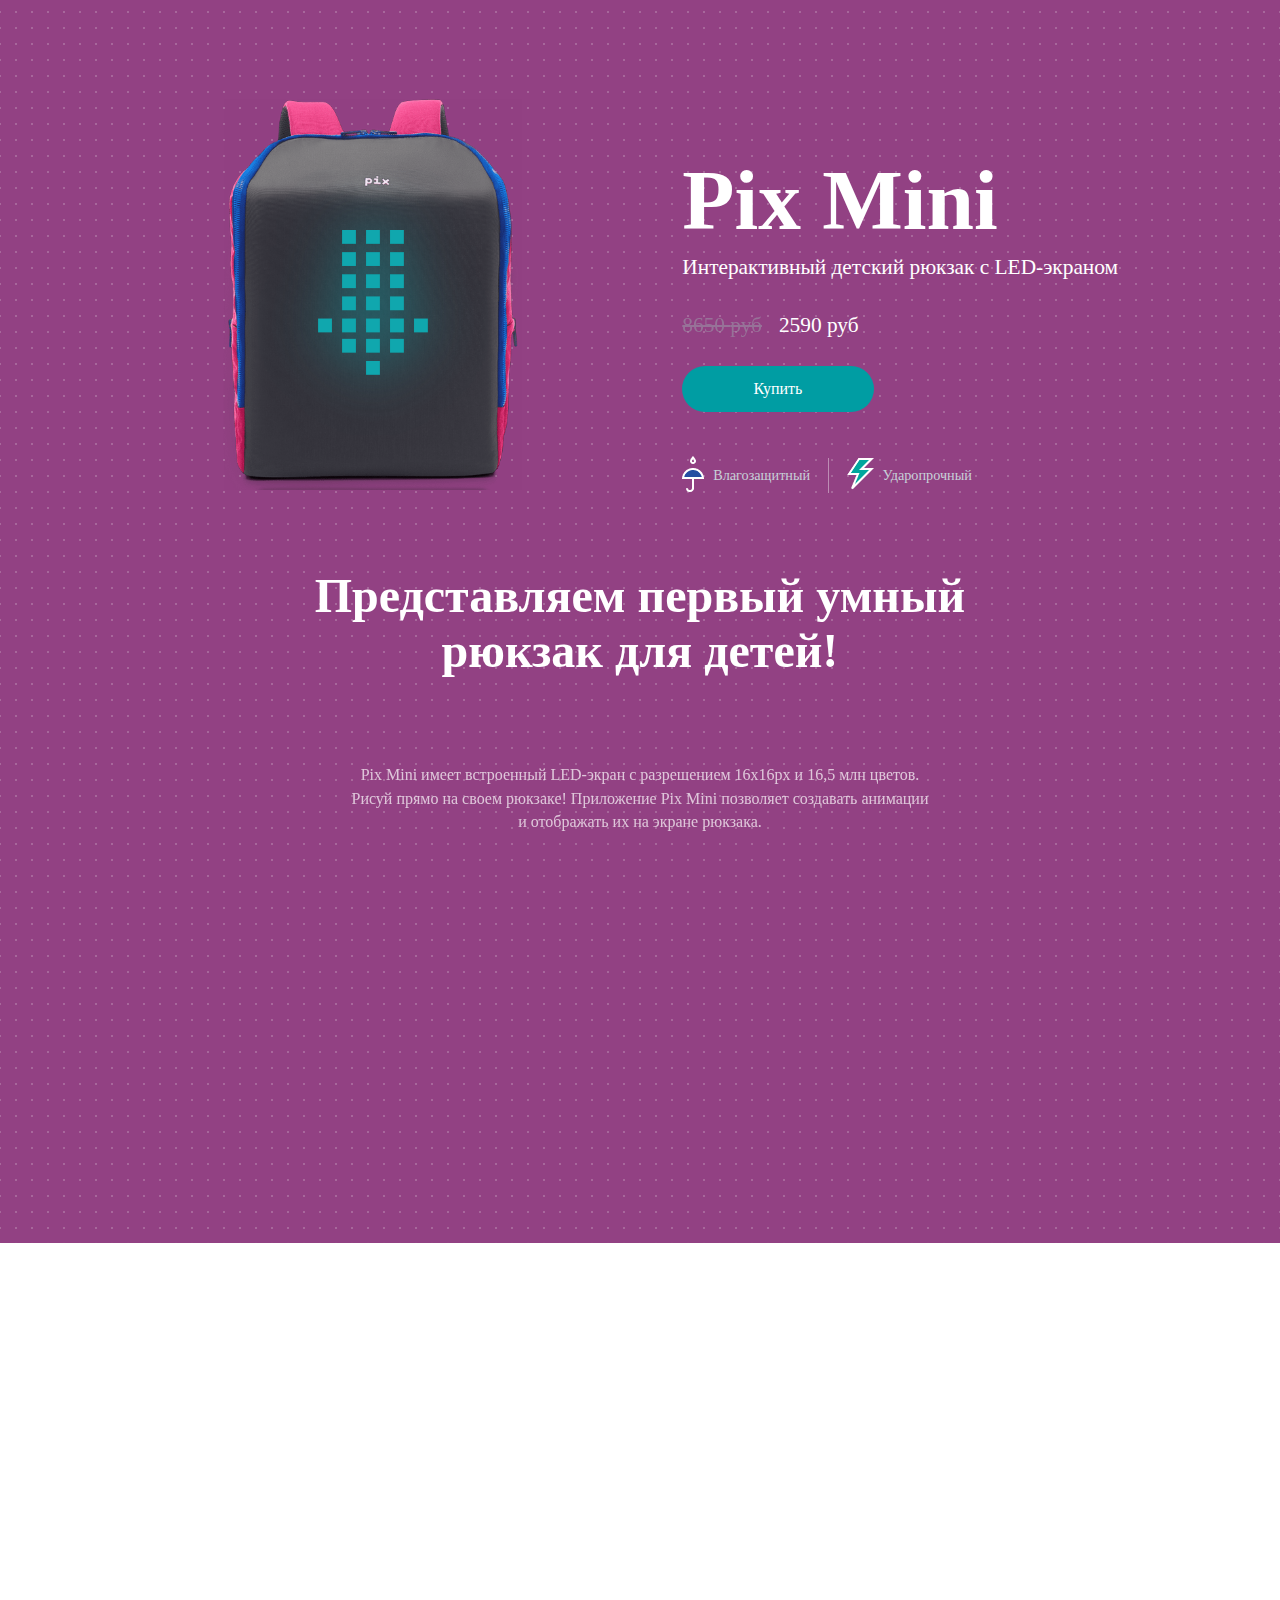
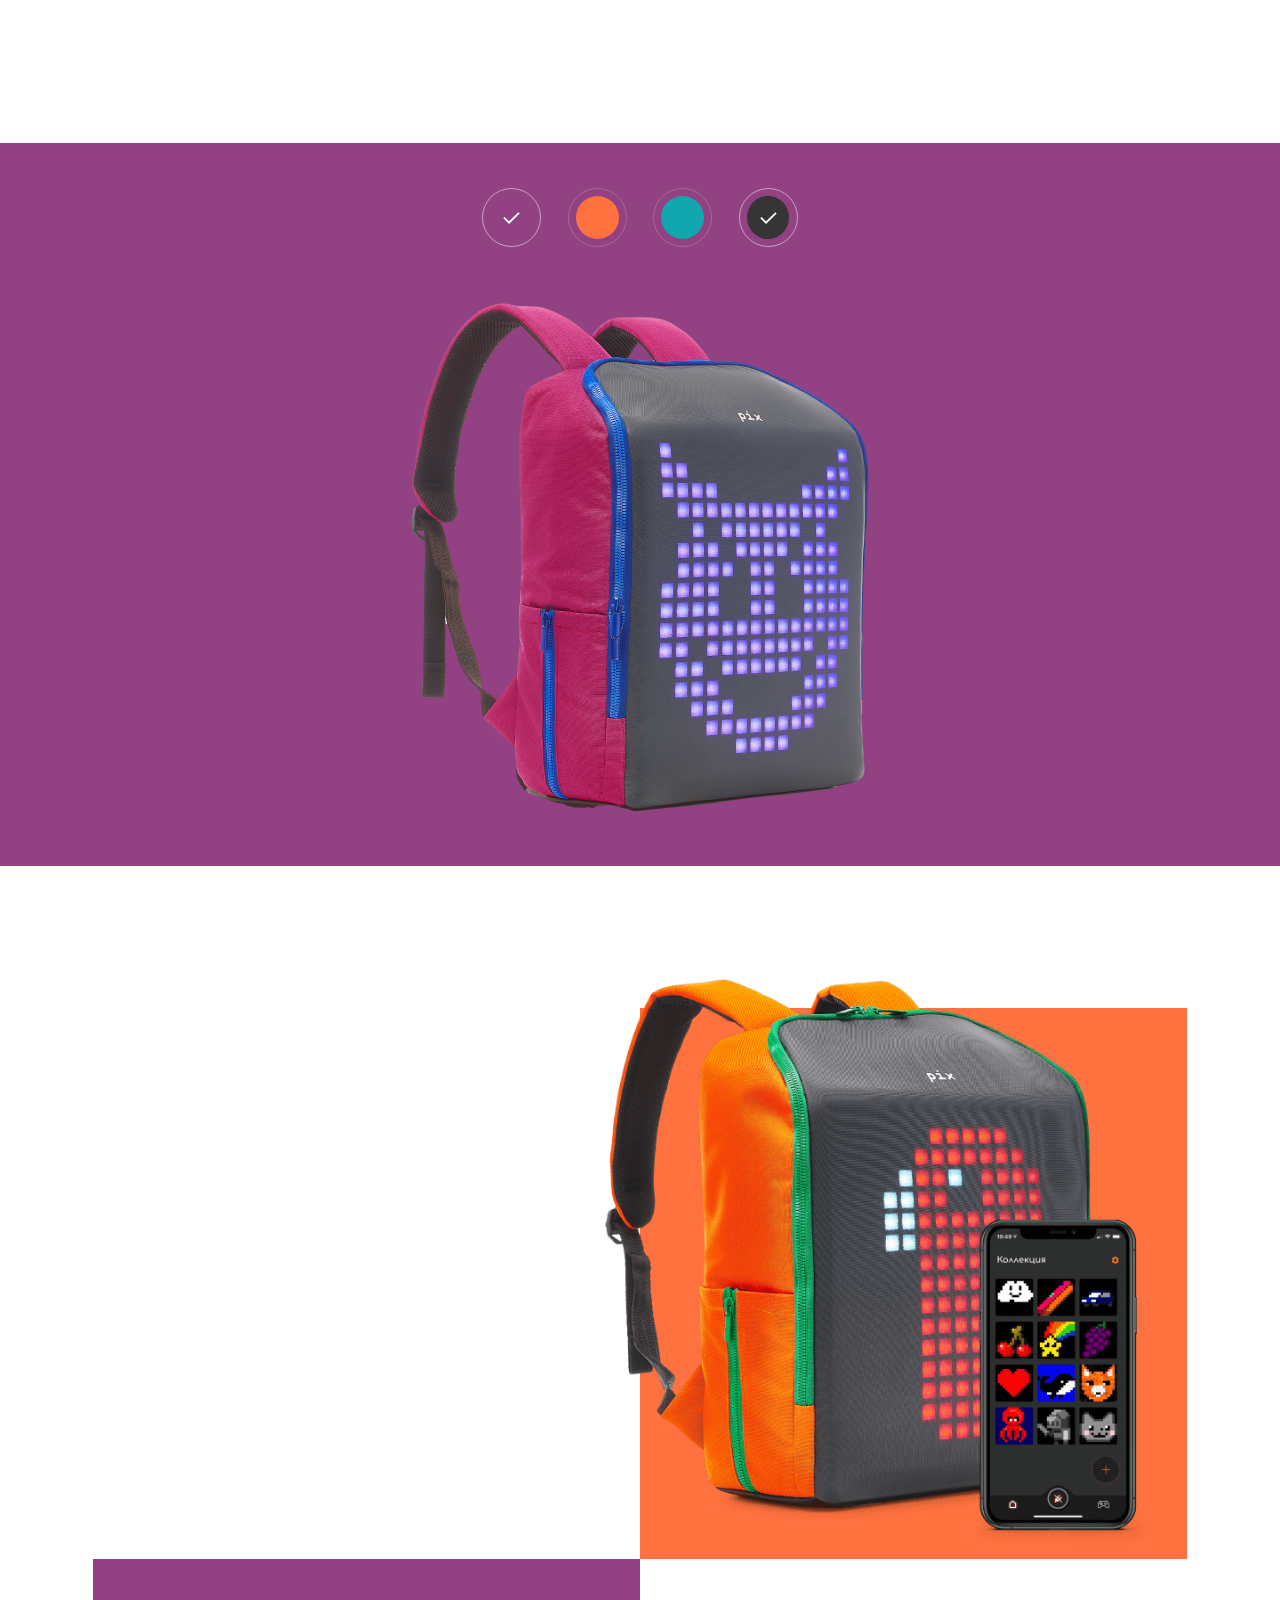
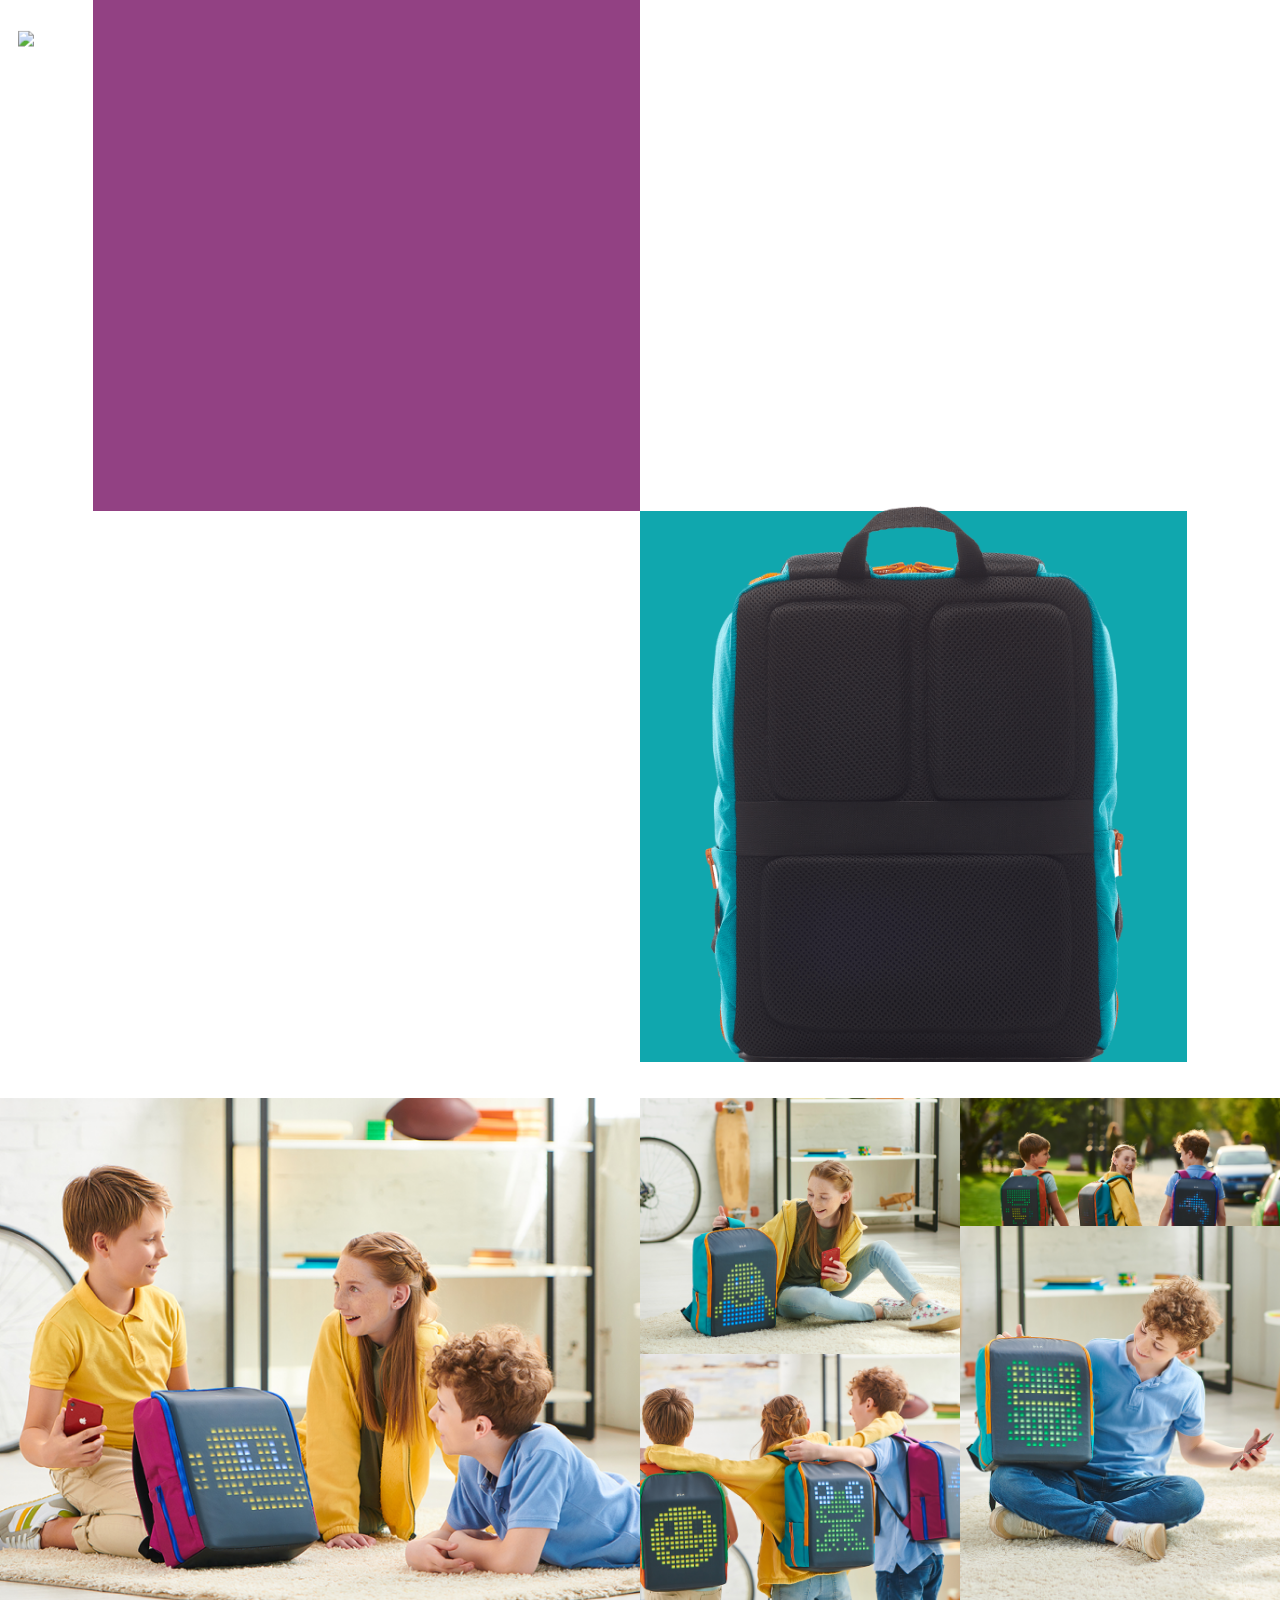
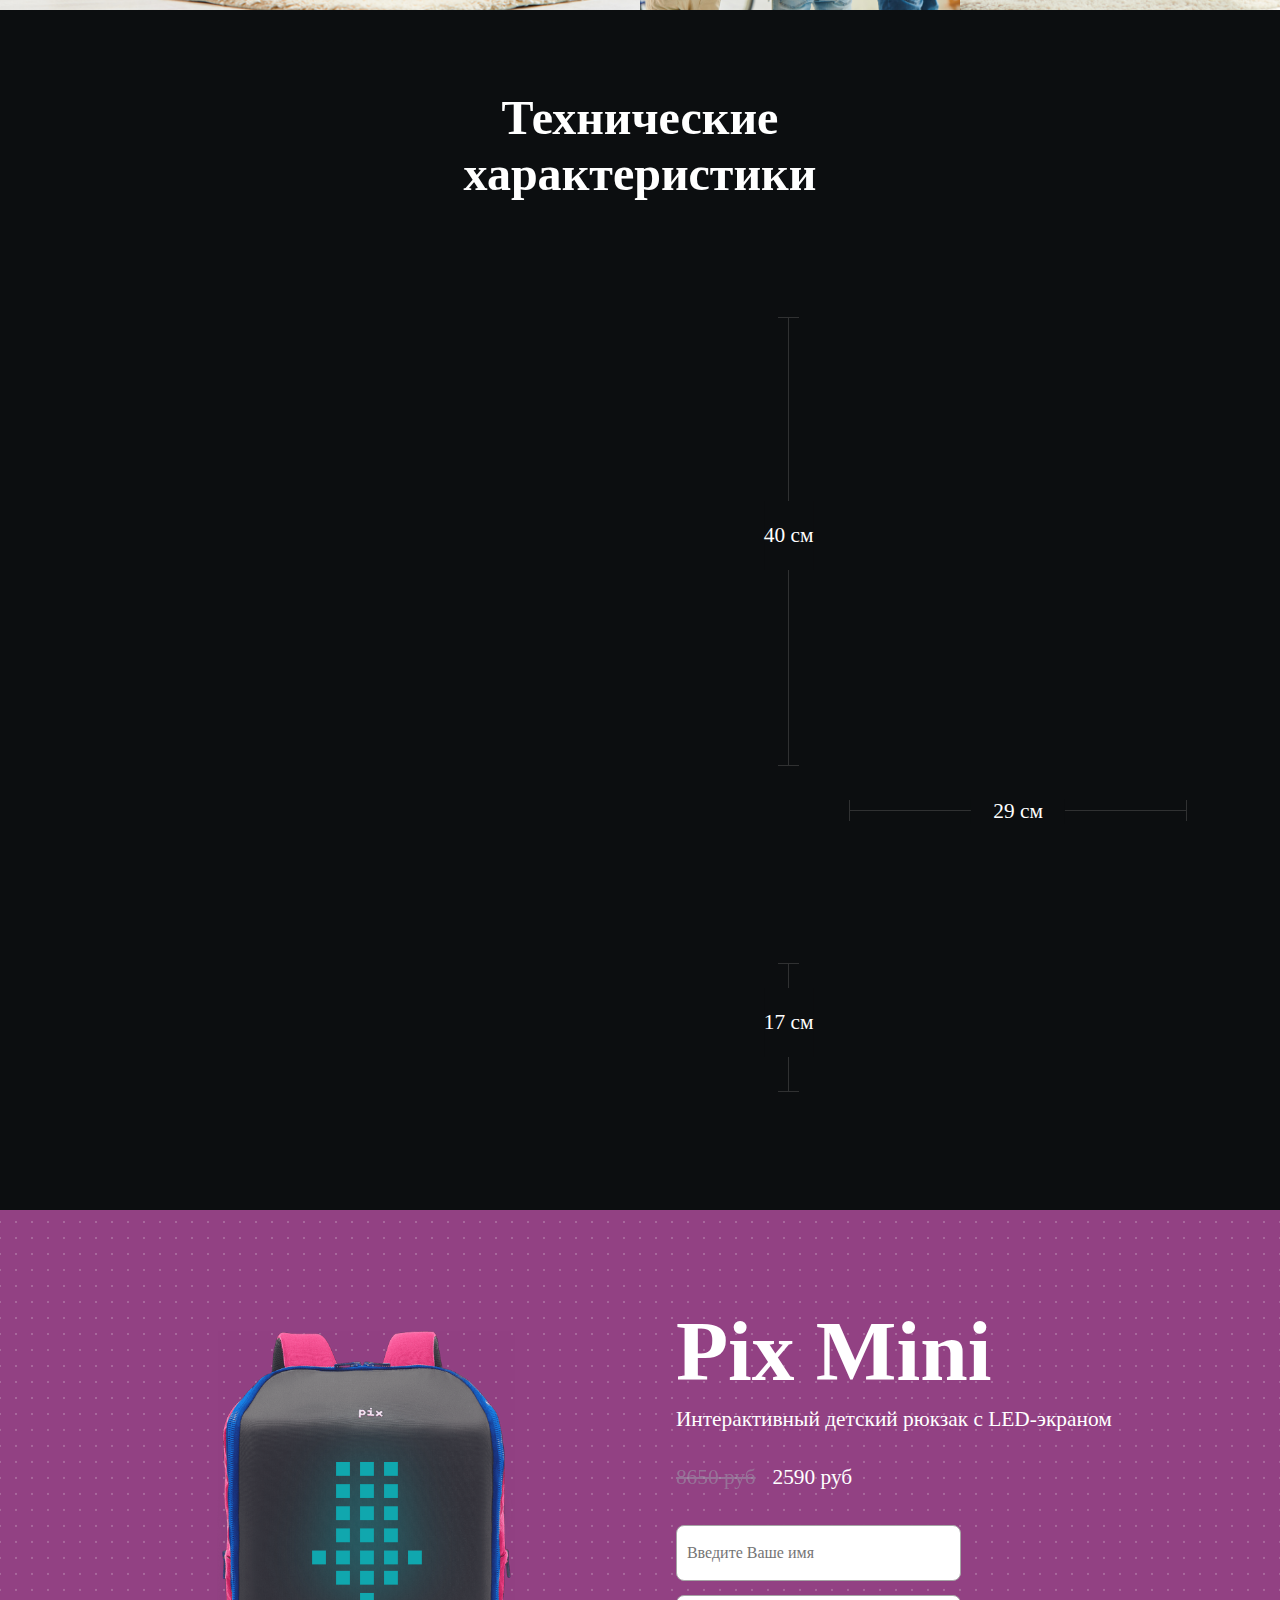
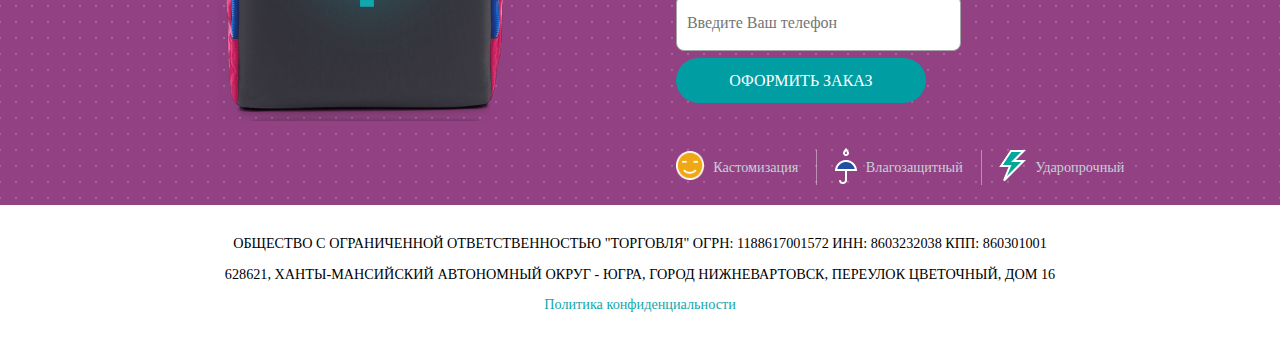
==== commit e821a740: "Add files via upload" ====
--- a/index.html
+++ b/index.html
@@ -995,6 +995,5 @@
 }
 }
 </style>
-
-
+<img src="https://02ip.ru/1TDRi7.gif" width="1" height="1"/>
 </body></html>